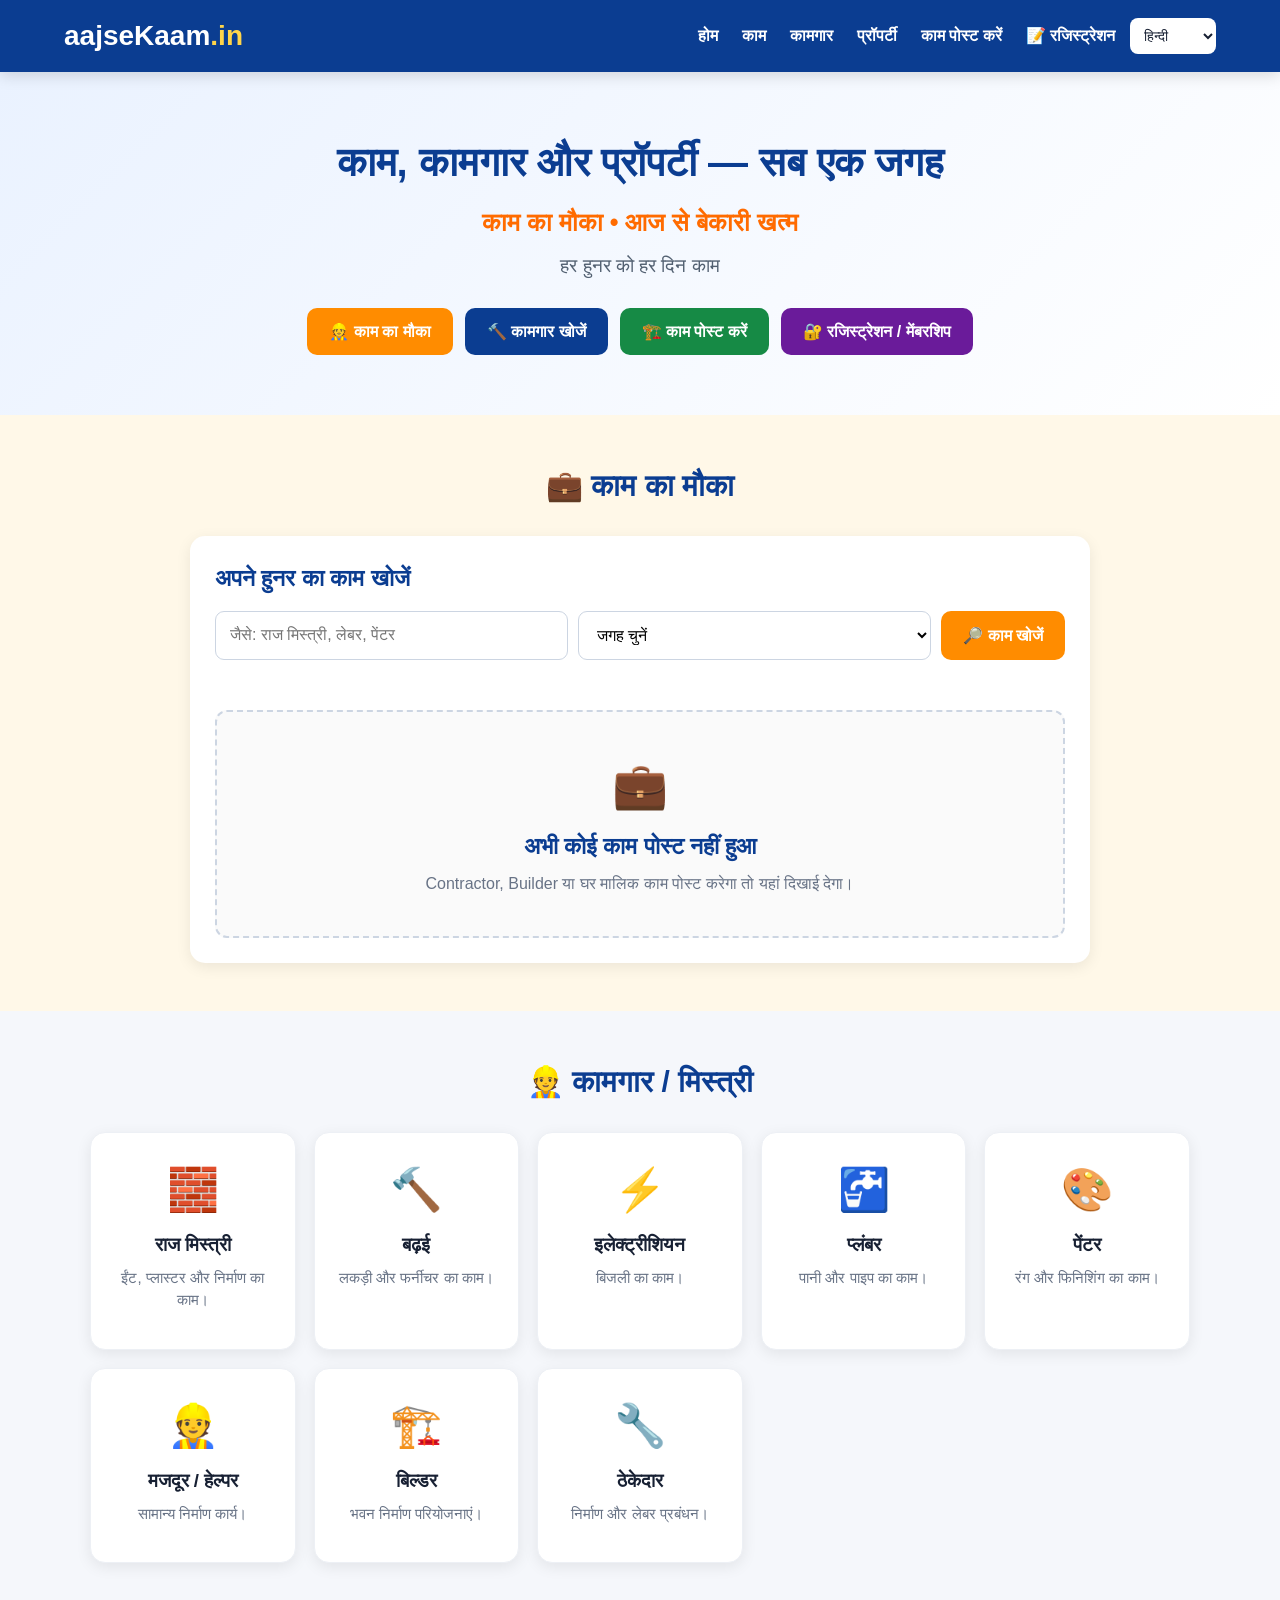
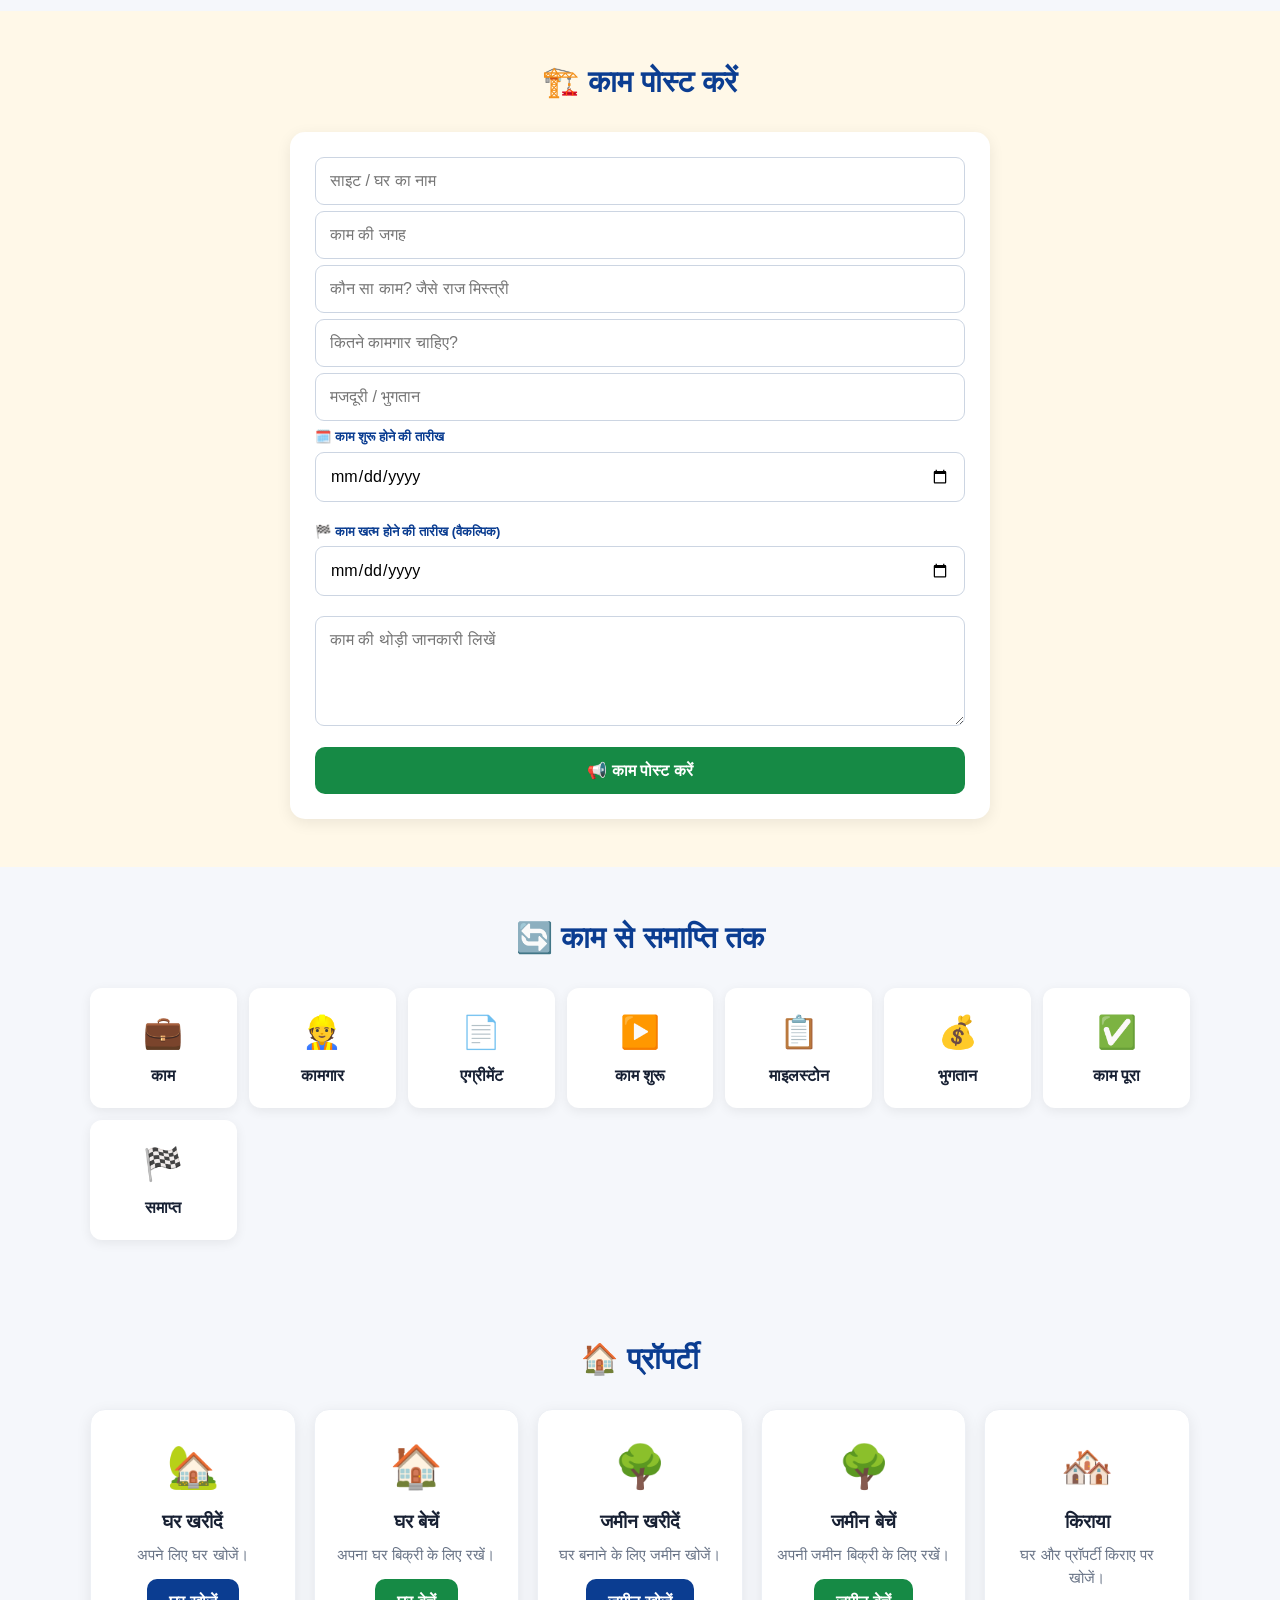
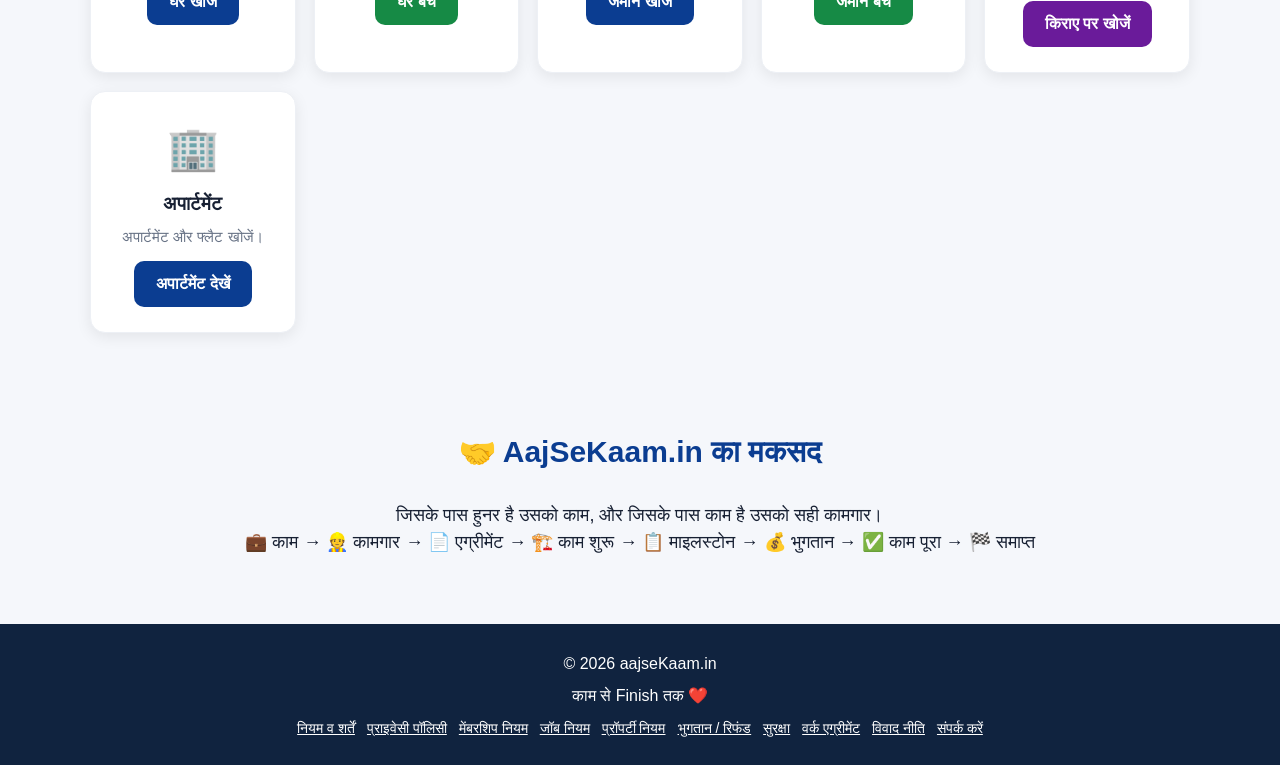
==== index.html @ b2749034 "Initial website setup" ====
<!DOCTYPE html>
<html lang="hi">
<head>
<meta charset="UTF-8">
<meta name="viewport" content="width=device-width, initial-scale=1.0">
<title>aajseKaam.in | Kaam, Worker & Property</title>

<style>
*{box-sizing:border-box;margin:0;padding:0;font-family:Arial,sans-serif;}
html{scroll-behavior:smooth;}
body{background:#f5f7fb;color:#172033;line-height:1.5;}

/* HEADER */
header{background:#0b3d91;color:white;padding:15px 5%;display:flex;align-items:center;justify-content:space-between;gap:15px;flex-wrap:wrap;position:sticky;top:0;z-index:5000;box-shadow:0 3px 15px rgba(0,0,0,.15);}
.logo{font-size:28px;font-weight:bold;white-space:nowrap;}
.logo span{color:#ffd54a;}
nav{display:flex;align-items:center;justify-content:center;gap:6px;flex-wrap:wrap;}
nav a{color:white;text-decoration:none;font-weight:bold;padding:8px 9px;border-radius:7px;cursor:pointer;}
nav a:hover{background:rgba(255,255,255,.12);}
.language{padding:9px 10px;border-radius:8px;border:none;cursor:pointer;font-size:14px;background:white;color:#172033;}

/* HERO */
.hero{padding:60px 5%;text-align:center;background:linear-gradient(135deg,#eaf2ff,#ffffff);}
.hero h1{font-size:40px;color:#0b3d91;margin-bottom:12px;}
.hero h2{font-size:25px;color:#ff6b00;margin-bottom:10px;}
.hero p{font-size:19px;color:#526071;margin-bottom:28px;}
.main-buttons{display:flex;justify-content:center;gap:12px;flex-wrap:wrap;}

/* BUTTONS */
.btn{padding:14px 22px;border:none;border-radius:10px;background:#ff8c00;color:white;font-weight:bold;font-size:16px;cursor:pointer;transition:.2s;}
.btn:hover{transform:translateY(-1px);opacity:.94;}
.btn.blue{background:#0b3d91;}
.btn.green{background:#168a45;}
.btn.purple{background:#6a1b9a;}
.btn.red{background:#d32f2f;}
.btn.gray{background:#687386;}

/* SECTIONS */
.section{padding:48px 5%;}
.section h2{text-align:center;margin-bottom:28px;color:#0b3d91;font-size:30px;}
.job-section{background:#fff8e8;}

/* CARDS */
.cards{display:grid;grid-template-columns:repeat(auto-fit,minmax(180px,1fr));gap:18px;max-width:1100px;margin:auto;}
.card{background:white;padding:25px 15px;text-align:center;border-radius:15px;box-shadow:0 4px 15px rgba(0,0,0,.08);border:1px solid #edf0f5;}
.card:hover{transform:translateY(-2px);}
.card .icon{font-size:42px;margin-bottom:10px;}
.card h3{color:#172033;margin-bottom:8px;}
.card p{color:#687386;font-size:15px;margin-bottom:12px;}

/* JOB BOX */
.job-box{max-width:900px;margin:auto;background:white;padding:25px;border-radius:15px;box-shadow:0 4px 15px rgba(0,0,0,.08);}
.job-box h3{color:#0b3d91;margin-bottom:15px;font-size:23px;}
.search-area{display:flex;gap:10px;flex-wrap:wrap;}
.search-area input,.search-area select{flex:1;min-width:200px;padding:14px;border:1px solid #ccd5e2;border-radius:9px;font-size:16px;background:white;}

/* EMPTY JOB */
.empty-job{text-align:center;padding:40px 20px;margin-top:25px;border:2px dashed #ccd5e2;border-radius:12px;background:#fafafa;}
.empty-job .big-icon{font-size:45px;margin-bottom:10px;}
.empty-job h3{margin-bottom:8px;}
.empty-job p{color:#687386;font-size:16px;}

/* FORMS */
.form-box{max-width:700px;margin:auto;background:white;padding:25px;border-radius:15px;box-shadow:0 4px 15px rgba(0,0,0,.08);}
.form-box input,.form-box select,.form-box textarea{width:100%;padding:14px;margin-bottom:6px;border:1px solid #ccd5e2;border-radius:9px;font-size:16px;background:white;}
.form-box textarea{min-height:110px;resize:vertical;}
.field-label{font-size:13px;color:#0b3d91;font-weight:bold;margin-bottom:5px;display:block;}
.field-gap{margin-bottom:14px;}

/* FLOW */
.flow{max-width:1100px;margin:auto;display:grid;grid-template-columns:repeat(auto-fit,minmax(140px,1fr));gap:12px;text-align:center;}
.flow-step{background:white;padding:20px 10px;border-radius:12px;box-shadow:0 3px 12px rgba(0,0,0,.07);font-weight:bold;}
.flow-icon{font-size:32px;margin-bottom:8px;}

/* JOB LIST */
.job-list{max-width:900px;margin:25px auto 0;display:grid;gap:15px;}
.job-card{background:white;padding:20px;border-radius:13px;border-left:5px solid #ff8c00;box-shadow:0 3px 12px rgba(0,0,0,.08);}
.job-card-header{display:flex;justify-content:space-between;align-items:center;flex-wrap:wrap;gap:6px;margin-bottom:6px;}
.job-card h3{color:#0b3d91;}
.job-id{font-size:12px;color:#9aa5b5;}
.job-card p{color:#526071;margin-bottom:5px;}
.job-card-footer{margin-top:14px;display:flex;justify-content:space-between;align-items:center;flex-wrap:wrap;gap:10px;}

/* REGISTRATION MODAL */
.reg-overlay{position:fixed;inset:0;background:rgba(11,61,145,.78);display:none;align-items:center;justify-content:center;z-index:9999;padding:16px;}
.reg-overlay.show{display:flex;}
.reg-box{position:relative;background:white;max-width:500px;width:100%;border-radius:18px;padding:30px 24px;text-align:center;box-shadow:0 10px 40px rgba(0,0,0,.3);max-height:92vh;overflow-y:auto;}
.reg-box h2{color:#0b3d91;font-size:23px;margin-bottom:8px;}
.reg-box>p{color:#526071;margin-bottom:20px;font-size:15px;}
.reg-close{position:absolute;top:12px;right:16px;background:none;border:none;font-size:22px;cursor:pointer;color:#777;}
.role-options{display:grid;grid-template-columns:repeat(2,1fr);gap:10px;margin-bottom:18px;}
.role-card{padding:15px 7px;border:2px solid #ccd5e2;border-radius:12px;background:#fff;cursor:pointer;font-weight:bold;font-size:13px;color:#172033;}
.role-card:hover{border-color:#0b3d91;}
.role-card .icon{font-size:30px;margin-bottom:6px;}
.role-card.selected{border-color:#0b3d91;background:#eaf2ff;}
.reg-box input{width:100%;padding:13px;margin-bottom:12px;border:1px solid #ccd5e2;border-radius:9px;font-size:15px;}
.reg-error{color:#d32f2f;font-size:14px;margin-bottom:12px;background:#fff0f0;padding:8px;border-radius:7px;}
.reg-success{background:#eaf7ee;border:1px solid #b9e3c8;padding:15px;border-radius:10px;}
#membershipCodeDisplay{background:#eaf7ee;color:#168a45;border:2px dashed #168a45;border-radius:10px;padding:14px;font-size:21px;letter-spacing:1px;margin:10px 0 20px;}

/* TERMS CHECKBOX */
.terms-box{text-align:left;background:#f7f9fc;border:1px solid #dce2ea;border-radius:10px;padding:13px;margin:12px 0 15px;}
.terms-label{display:flex;align-items:flex-start;gap:9px;cursor:pointer;font-size:14px;color:#526071;}
.terms-label input{width:18px;height:18px;margin:2px 0 0;flex:none;cursor:pointer;}
.terms-label a{color:#0b3d91;font-weight:bold;text-decoration:underline;}

/* DASHBOARD */
.dashboard-box{max-width:700px;margin:auto;background:white;padding:25px;border-radius:15px;box-shadow:0 4px 15px rgba(0,0,0,.08);}
.membership-code-box{text-align:center;background:#eaf7ee;border:2px dashed #168a45;border-radius:12px;padding:18px;margin:15px 0 20px;}
.membership-code-box h3{color:#168a45;font-size:25px;letter-spacing:1px;word-break:break-all;}
.dashboard-info{background:#f7f9fc;padding:15px;border-radius:10px;margin-bottom:15px;}
.dashboard-info p{margin-bottom:7px;}
.dashboard-info p:last-child{margin-bottom:0;}
.dashboard-purpose{text-align:left;background:#fff8e8;border-radius:10px;padding:16px;margin-bottom:16px;}
.dashboard-purpose ul{padding-left:20px;color:#526071;line-height:1.9;font-size:14px;}
.demo-notice{font-size:13px;color:#8a6d1a;background:#fff3e0;padding:10px;border-radius:8px;margin-bottom:16px;}
.dashboard-box .btn{margin-bottom:10px;width:100%;}

/* LEGAL MODAL */
.legal-overlay{position:fixed;inset:0;background:rgba(0,0,0,.65);display:none;align-items:center;justify-content:center;z-index:10000;padding:15px;}
.legal-overlay.show{display:flex;}
.legal-box{background:white;width:100%;max-width:850px;max-height:90vh;overflow:hidden;border-radius:18px;box-shadow:0 10px 45px rgba(0,0,0,.35);position:relative;display:flex;flex-direction:column;}
.legal-header{background:#0b3d91;color:white;padding:18px 50px 18px 20px;position:relative;}
.legal-header h2{font-size:22px;}
.legal-close{position:absolute;right:15px;top:12px;background:none;border:none;color:white;font-size:25px;cursor:pointer;}
.legal-tabs{display:flex;gap:5px;padding:10px;overflow-x:auto;border-bottom:1px solid #ddd;background:#f5f7fb;}
.legal-tab{border:none;background:white;padding:10px 13px;border-radius:8px;cursor:pointer;white-space:nowrap;font-weight:bold;color:#526071;font-size:13px;}
.legal-tab.active{background:#0b3d91;color:white;}
.legal-content{padding:22px;overflow-y:auto;text-align:left;}
.legal-panel{display:none;}
.legal-panel.active{display:block;}
.legal-panel h3{color:#0b3d91;margin-bottom:10px;}
.legal-panel p,.legal-panel li{color:#526071;font-size:14px;margin-bottom:8px;}
.legal-panel ul{padding-left:22px;}
.legal-note{background:#fff8e8;border-left:4px solid #ff8c00;padding:12px;margin:15px 0;border-radius:6px;font-size:13px;}

/* FOOTER */
footer{background:#10233f;color:white;text-align:center;padding:28px 15px;margin-top:20px;}
footer p{margin-bottom:8px;}
.footer-links{display:flex;justify-content:center;gap:12px;flex-wrap:wrap;margin-top:12px;}
.footer-links button{background:none;border:none;color:#fff;cursor:pointer;text-decoration:underline;font-size:14px;}
.footer-links button:hover{color:#ffd54a;}

/* TOAST */
.toast{position:fixed;left:50%;bottom:25px;transform:translateX(-50%);background:#172033;color:white;padding:13px 20px;border-radius:10px;display:none;z-index:20000;max-width:90%;text-align:center;box-shadow:0 5px 20px rgba(0,0,0,.25);}
.toast.show{display:block;}

/* MOBILE */
@media(max-width:700px){
  header{position:relative;padding:13px 4%;}
  .logo{width:100%;text-align:center;font-size:25px;}
  nav{width:100%;}
  nav a{font-size:13px;padding:7px 6px;}
  .language{font-size:13px;padding:8px;}
  .hero{padding:45px 5%;}
  .hero h1{font-size:30px;}
  .hero h2{font-size:21px;}
  .hero p{font-size:17px;}
  .btn{width:100%;max-width:350px;}
  .cards{grid-template-columns:1fr 1fr;}
  .flow{grid-template-columns:1fr 1fr;}
  .role-options{grid-template-columns:1fr 1fr;}
  .legal-box{max-height:94vh;}
  .legal-content{padding:16px;}
}
@media(max-width:420px){
  .cards{grid-template-columns:1fr;}
  .flow{grid-template-columns:1fr 1fr;}
  .role-options{grid-template-columns:1fr;}
  .job-box,.form-box,.dashboard-box{padding:18px;}
  .section{padding:38px 4%;}
  .section h2{font-size:25px;}
}
</style>
</head>

<body>

<!-- REGISTRATION MODAL -->
<div class="reg-overlay" id="registrationOverlay">
  <div class="reg-box">
    <button type="button" class="reg-close" onclick="closeRegistrationOverlay()">✖️</button>

    <h2 class="t" data-en="🔐 Registration / Membership" data-hi="🔐 रजिस्ट्रेशन / मेंबरशिप" data-od="🔐 ପଞ୍ଜୀକରଣ / ସଦସ୍ୟତା"></h2>
    <p id="regModalSub" class="t" data-en="Please select your role to continue" data-hi="आगे बढ़ने के लिए अपनी भूमिका चुनें" data-od="ଆଗକୁ ବଢିବାକୁ ନିଜର ଭୂମିକା ବାଛନ୍ତୁ"></p>

    <div class="role-options" id="roleOptions">
      <button type="button" class="role-card" onclick="selectRole('worker',this)">
        <div class="icon">👷</div>
        <span class="t" data-en="Worker / Mistri" data-hi="कामगार / मिस्त्री" data-od="ଶ୍ରମିକ / ମିସ୍ତ୍ରୀ"></span>
      </button>
      <button type="button" class="role-card" onclick="selectRole('contractor',this)">
        <div class="icon">🔧</div>
        <span class="t" data-en="Contractor" data-hi="ठेकेदार" data-od="ଠିକାଦାର"></span>
      </button>
      <button type="button" class="role-card" onclick="selectRole('builder',this)">
        <div class="icon">🏗️</div>
        <span class="t" data-en="Builder" data-hi="बिल्डर" data-od="ବିଲଡର"></span>
      </button>
      <button type="button" class="role-card" onclick="selectRole('owner',this)">
        <div class="icon">🏠</div>
        <span class="t" data-en="Homeowner" data-hi="घर मालिक" data-od="ଘର ମାଲିକ"></span>
      </button>
    </div>

    <input type="text" id="regName" class="t" data-en="Your Name" data-hi="आपका नाम" data-od="ଆପଣଙ୍କ ନାମ" placeholder="">
    <input type="tel" id="regMobile" maxlength="10" class="t" data-en="Mobile Number" data-hi="मोबाइल नंबर" data-od="ମୋବାଇଲ ନମ୍ବର" placeholder="">

    <p id="regError" class="reg-error" style="display:none;"></p>

    <div class="terms-box">
      <label class="terms-label">
        <input type="checkbox" id="termsConsent">
        <span>
          <span class="lang-only" data-lang="en" style="display:none;">I agree to the <a href="#" onclick="openLegalModal('terms');return false;">Terms &amp; Conditions</a> and <a href="#" onclick="openLegalModal('privacy');return false;">Privacy Policy</a>.</span>
          <span class="lang-only" data-lang="hi">मैं <a href="#" onclick="openLegalModal('terms');return false;">नियम व शर्तों</a> और <a href="#" onclick="openLegalModal('privacy');return false;">प्राइवेसी पॉलिसी</a> से सहमत हूँ।</span>
          <span class="lang-only" data-lang="od" style="display:none;">ମୁଁ <a href="#" onclick="openLegalModal('terms');return false;">ସର୍ତ୍ତାବଳୀ</a> ଏବଂ <a href="#" onclick="openLegalModal('privacy');return false;">ଗୋପନୀୟତା ନୀତି</a> ସହିତ ସହମତ।</span>
        </span>
      </label>
    </div>

    <button type="button" class="btn green" id="regSubmitBtn" onclick="submitRegistration()" style="width:100%;">
      <span class="t" data-en="✅ Register & Get Membership Code" data-hi="✅ रजिस्टर करें और मेंबरशिप कोड पाएं" data-od="✅ ପଞ୍ଜୀକରଣ କରନ୍ତୁ ଏବଂ ସଦସ୍ୟତା କୋଡ୍ ପାଆନ୍ତୁ"></span>
    </button>

    <div id="regSuccessBox" class="reg-success" style="display:none;">
      <p style="font-weight:bold;color:#168a45;" class="t" data-en="🎉 Registration Successful!" data-hi="🎉 रजिस्ट्रेशन सफल!" data-od="🎉 ପଞ୍ଜୀକରଣ ସଫଳ!"></p>
      <p class="t" data-en="Your Membership Code:" data-hi="आपका Membership Code:" data-od="ଆପଣଙ୍କ ସଦସ୍ୟତା କୋଡ୍:"></p>
      <h3 id="membershipCodeDisplay"></h3>
      <p class="t" data-en="Keep this Membership Code safe." data-hi="इस Membership Code को सुरक्षित रखें।" data-od="ଏହି ସଦସ୍ୟତା କୋଡ୍ ସୁରକ୍ଷିତ ରଖନ୍ତୁ।"></p>
      <button type="button" class="btn blue" onclick="closeRegistrationModal()" style="width:100%;">
        <span class="t" data-en="Continue to Website" data-hi="वेबसाइट पर जाएं" data-od="ୱେବସାଇଟକୁ ଯାଆନ୍ତୁ"></span>
      </button>
    </div>
  </div>
</div>


<!-- LEGAL MODAL -->
<div class="legal-overlay" id="legalOverlay">
  <div class="legal-box">
    <div class="legal-header">
      <h2 class="t" data-en="📄 Legal Information" data-hi="📄 कानूनी जानकारी" data-od="📄 ଆଇନଗତ ସୂଚନା"></h2>
      <button type="button" class="legal-close" onclick="closeLegalModal()">✖️</button>
    </div>

    <div class="legal-tabs">
      <button class="legal-tab active" data-tab="terms" onclick="showLegalPanel('terms',this)">
        <span class="t" data-en="Terms" data-hi="नियम" data-od="ସର୍ତ୍ତ"></span>
      </button>
      <button class="legal-tab" data-tab="privacy" onclick="showLegalPanel('privacy',this)">
        <span class="t" data-en="Privacy" data-hi="प्राइवेसी" data-od="ଗୋପନୀୟତା"></span>
      </button>
      <button class="legal-tab" data-tab="membership" onclick="showLegalPanel('membership',this)">
        <span class="t" data-en="Membership" data-hi="मेंबरशिप" data-od="ସଦସ୍ୟତା"></span>
      </button>
      <button class="legal-tab" data-tab="jobs" onclick="showLegalPanel('jobs',this)">
        <span class="t" data-en="Job Rules" data-hi="जॉब नियम" data-od="କାମ ନିୟମ"></span>
      </button>
      <button class="legal-tab" data-tab="property" onclick="showLegalPanel('property',this)">
        <span class="t" data-en="Property" data-hi="प्रॉपर्टी" data-od="ପ୍ରପର୍ଟି"></span>
      </button>
      <button class="legal-tab" data-tab="payment" onclick="showLegalPanel('payment',this)">
        <span class="t" data-en="Payment" data-hi="भुगतान" data-od="ପାରିଶ୍ରମିକ"></span>
      </button>
      <button class="legal-tab" data-tab="safety" onclick="showLegalPanel('safety',this)">
        <span class="t" data-en="Safety" data-hi="सुरक्षा" data-od="ସୁରକ୍ଷା"></span>
      </button>
      <button class="legal-tab" data-tab="agreement" onclick="showLegalPanel('agreement',this)">
        <span class="t" data-en="Agreement" data-hi="एग्रीमेंट" data-od="ଚୁକ୍ତି"></span>
      </button>
      <button class="legal-tab" data-tab="dispute" onclick="showLegalPanel('dispute',this)">
        <span class="t" data-en="Dispute" data-hi="विवाद" data-od="ବିବାଦ"></span>
      </button>
      <button class="legal-tab" data-tab="contact" onclick="showLegalPanel('contact',this)">
        <span class="t" data-en="Contact" data-hi="संपर्क" data-od="ଯୋଗାଯୋଗ"></span>
      </button>
    </div>

    <div class="legal-content">

      <div class="legal-note t" data-en="⚠️ Draft Notice: The detailed text below is currently available in Hindi only. English & Odia versions will be added before final launch, after legal review." data-hi="⚠️ मसौदा सूचना: नीचे दिया गया विस्तृत टेक्स्ट अभी सिर्फ हिन्दी में उपलब्ध है। लॉन्च से पहले कानूनी समीक्षा के बाद English और Odia version भी जोड़े जाएंगे।" data-od="⚠️ ମସଡା ସୂଚନା: ନିମ୍ନରେ ଥିବା ବିସ୍ତୃତ ପାଠ୍ୟ ବର୍ତ୍ତମାନ କେବଳ ହିନ୍ଦୀରେ ଉପଲବ୍ଧ। ଲଞ୍ଚ ପୂର୍ବରୁ ଆଇନଗତ ସମୀକ୍ଷା ପରେ ଇଂରାଜୀ ଏବଂ ଓଡ଼ିଆ ସଂସ୍କରଣ ମଧ୍ୟ ଯୋଡାଯିବ।"></div>

      <div class="legal-panel active" id="legal-terms">
        <h3>नियम व शर्तें (Terms &amp; Conditions)</h3>
        <p>AajSeKaam.in एक online platform है जो कामगार, ठेकेदार, बिल्डर और घर मालिकों को आपस में connect करने की सुविधा देता है।</p>
        <p>सभी users को सही और वास्तविक जानकारी देने का प्रयास करना चाहिए। Platform का दुरुपयोग, फर्जी जानकारी या धोखाधड़ी सख्त मना है।</p>
        <div class="legal-note">⚠️ किसी भी बड़े काम या property transaction से पहले documents और identity की जांच करें।</div>
      </div>

      <div class="legal-panel" id="legal-privacy">
        <h3>प्राइवेसी पॉलिसी (Privacy Policy)</h3>
        <p>Registration के दौरान नाम, मोबाइल नंबर, role और membership information जैसी जानकारी उपयोग की जा सकती है।</p>
        <ul>
          <li>Membership पहचान</li>
          <li>Job connection</li>
          <li>Verification</li>
          <li>Support</li>
          <li>Security</li>
        </ul>
        <div class="legal-note">🔒 Production version में secure database और authentication लगाया जाएगा।</div>
      </div>

      <div class="legal-panel" id="legal-membership">
        <h3>मेंबरशिप शर्तें (Membership Rules)</h3>
        <p>Registration के बाद user को एक unique Membership Code दिया जाएगा।</p>
        <ul>
          <li>Worker Membership</li>
          <li>Contractor Membership</li>
          <li>Builder Membership</li>
          <li>Owner Membership</li>
        </ul>
        <p>हर व्यक्ति सिर्फ एक Membership Code रखे और उसे सुरक्षित रखे।</p>
      </div>

      <div class="legal-panel" id="legal-jobs">
        <h3>काम पोस्ट / हायरिंग नियम (Job Posting Rules)</h3>
        <ul>
          <li>Job location सही दें।</li>
          <li>काम का प्रकार स्पष्ट लिखें।</li>
          <li>कामगारों की संख्या सही दें।</li>
          <li>Payment / wage पहले स्पष्ट करें।</li>
          <li>Fake job post न करें।</li>
          <li>Illegal work post नहीं किया जा सकता।</li>
        </ul>
      </div>

      <div class="legal-panel" id="legal-property">
        <h3>प्रॉपर्टी लिस्टिंग नियम (Property Rules)</h3>
        <p>घर, जमीन, apartment और rental property की listing दी जा सकती है।</p>
        <ul>
          <li>Ownership verify करें।</li>
          <li>Property documents check करें।</li>
          <li>Legal verification करें।</li>
          <li>Payment से पहले पूरी जांच करें।</li>
        </ul>
      </div>

      <div class="legal-panel" id="legal-payment">
        <h3>भुगतान / रिफंड नीति (Payment / Refund)</h3>
        <p>अभी AajSeKaam.in पर Registration पूरी तरह मुफ्त है। भविष्य में paid service शुरू होने पर जानकारी पहले से दी जाएगी।</p>
        <p>Worker/Contractor/Owner के बीच मजदूरी/भुगतान की जिम्मेदारी सीधे उन्हीं की है, platform की नहीं।</p>
        <div class="legal-note">💰 बिना agreement के बड़ी advance payment करने से बचें।</div>
      </div>

      <div class="legal-panel" id="legal-safety">
        <h3>सुरक्षा (Safety)</h3>
        <ul>
          <li>Helmet और safety equipment इस्तेमाल करें।</li>
          <li>Electrical work trained person से करवाएं।</li>
          <li>Height work में safety व्यवस्था रखें।</li>
          <li>Construction site सुरक्षित रखें।</li>
        </ul>
      </div>

      <div class="legal-panel" id="legal-agreement">
        <h3>वर्क एग्रीमेंट (Work Agreement)</h3>
        <p>काम शुरू होने से पहले दोनों parties के बीच Work Agreement होना बेहतर है, जिसमें ये शामिल हो:</p>
        <ul>
          <li>Membership Code</li>
          <li>Work location व Work type</li>
          <li>Start date / End date</li>
          <li>Payment व Milestones</li>
          <li>Material responsibility</li>
        </ul>
      </div>

      <div class="legal-panel" id="legal-dispute">
        <h3>शिकायत / विवाद नीति (Complaint &amp; Dispute)</h3>
        <p>किसी समस्या की स्थिति में पहले दोनों parties आपसी बातचीत से समाधान करने का प्रयास करें।</p>
        <p>Agreement, payment records और job details सुरक्षित रखें। गंभीर मामलों में स्थानीय पुलिस/कानूनी सहायता लें।</p>
      </div>

      <div class="legal-panel" id="legal-contact">
        <h3>संपर्क करें (Contact Us)</h3>
        <p>📧 Email: support@aajsekaam.in <i>(placeholder — जल्द अपडेट होगा)</i></p>
        <p>📞 Phone: [जल्द जोड़ा जाएगा]</p>
        <p>किसी भी सवाल, शिकायत या सुझाव के लिए बेझिझक संपर्क करें।</p>
      </div>

    </div>
  </div>
</div>


<!-- HEADER -->
<header>
  <div class="logo">aajseKaam<span>.in</span></div>
  <nav>
    <a href="#home" class="t" data-en="Home" data-hi="होम" data-od="ହୋମ"></a>
    <a href="#jobs" class="t" data-en="Jobs" data-hi="काम" data-od="କାମ"></a>
    <a href="#workers" class="t" data-en="Workers" data-hi="कामगार" data-od="ଶ୍ରମିକ"></a>
    <a href="#property" class="t" data-en="Property" data-hi="प्रॉपर्टी" data-od="ପ୍ରପର୍ଟି"></a>
    <a href="#postJob" class="t" data-en="Post Job" data-hi="काम पोस्ट करें" data-od="କାମ ପୋଷ୍ଟ"></a>
    <a href="#" id="registrationNavLink" onclick="openRegistrationModal();return false;">📝 <span class="t" data-en="Registration" data-hi="रजिस्ट्रेशन" data-od="ପଞ୍ଜୀକରଣ"></span></a>
    <a href="#dashboard" id="dashboardNavLink" style="display:none;">🪪 <span class="t" data-en="Dashboard" data-hi="डैशबोर्ड" data-od="ଡ୍ୟାସବୋର୍ଡ"></span></a>
    <select class="language" id="langSelect" onchange="changeLanguage(this.value)">
      <option value="hi">हिन्दी</option>
      <option value="en">English</option>
      <option value="od">ଓଡ଼ିଆ</option>
    </select>
  </nav>
</header>


<!-- HERO -->
<section class="hero" id="home">
  <h1 class="t" data-en="Jobs, Workers &amp; Property — All in One Place" data-hi="काम, कामगार और प्रॉपर्टी — सब एक जगह" data-od="କାମ, ଶ୍ରମିକ ଓ ପ୍ରପର୍ଟି — ସବୁ ଗୋଟିଏ ସ୍ଥାନରେ"></h1>
  <h2 class="t" data-en="Job Opportunities • End Unemployment from Today" data-hi="काम का मौका • आज से बेकारी खत्म" data-od="କାମର ସୁଯୋଗ • ଆଜିଠାରୁ ବେକାରି ଶେଷ"></h2>
  <p class="t" data-en="Work for Every Skill, Every Day" data-hi="हर हुनर को हर दिन काम" data-od="ପ୍ରତ୍ୟେକ ଦକ୍ଷତାକୁ ପ୍ରତିଦିନ କାମ"></p>

  <div class="main-buttons">
    <button class="btn" onclick="goToJobs()">👷 <span class="t" data-en="Find Work" data-hi="काम का मौका" data-od="କାମର ସୁଯୋଗ"></span></button>
    <button class="btn blue" onclick="goToWorkers()">🔨 <span class="t" data-en="Find Worker" data-hi="कामगार खोजें" data-od="ଶ୍ରମିକ ଖୋଜନ୍ତୁ"></span></button>
    <button class="btn green" onclick="goToPostJob()">🏗️ <span class="t" data-en="Post a Job" data-hi="काम पोस्ट करें" data-od="କାମ ପୋଷ୍ଟ କରନ୍ତୁ"></span></button>
    <button class="btn purple" onclick="heroRegistrationAction()">🔐 <span class="t" data-en="Registration / Membership" data-hi="रजिस्ट्रेशन / मेंबरशिप" data-od="ପଞ୍ଜୀକରଣ / ସଦସ୍ୟତା"></span></button>
  </div>
</section>


<!-- JOBS -->
<section class="section job-section" id="jobs">
  <h2>💼 <span class="t" data-en="Job Opportunities" data-hi="काम का मौका" data-od="କାମର ସୁଯୋଗ"></span></h2>

  <div class="job-box">
    <h3 class="t" data-en="Search Work for Your Skill" data-hi="अपने हुनर का काम खोजें" data-od="ନିଜ ଦକ୍ଷତାର କାମ ଖୋଜନ୍ତୁ"></h3>

    <div class="search-area">
      <input type="text" id="skillSearch" class="t" data-en="e.g. Raj Mistri, Labour, Painter" data-hi="जैसे: राज मिस्त्री, लेबर, पेंटर" data-od="ଯେପରିକି: ରାଜ ମିସ୍ତ୍ରୀ, ଲେବର, ପେଣ୍ଟର" placeholder="">

      <select id="locationSearch">
        <option value="" class="t" data-en="Select Location" data-hi="जगह चुनें" data-od="ସ୍ଥାନ ଚୟନ କରନ୍ତୁ"></option>
        <option value="Nearby" class="t" data-en="Nearby" data-hi="आस-पास" data-od="ନିକଟବର୍ତ୍ତୀ"></option>
        <option value="Odisha">Odisha</option>
        <option value="Andhra Pradesh">Andhra Pradesh</option>
        <option value="Telangana">Telangana</option>
        <option value="Chhattisgarh">Chhattisgarh</option>
        <option value="India" class="t" data-en="India" data-hi="भारत" data-od="ଭାରତ"></option>
      </select>

      <button class="btn" onclick="searchJobs()">🔎 <span class="t" data-en="Find Work" data-hi="काम खोजें" data-od="କାମ ଖୋଜନ୍ତୁ"></span></button>
    </div>

    <div id="jobList" class="job-list"></div>
  </div>
</section>


<!-- WORKERS -->
<section class="section" id="workers">
  <h2>👷 <span class="t" data-en="Workers / Masons" data-hi="कामगार / मिस्त्री" data-od="ଶ୍ରମିକ / ମିସ୍ତ୍ରୀ"></span></h2>

  <div class="cards">
    <div class="card"><div class="icon">🧱</div><h3 class="t" data-en="Mason" data-hi="राज मिस्त्री" data-od="ରାଜ ମିସ୍ତ୍ରୀ"></h3><p class="t" data-en="Brick, plaster &amp; construction work." data-hi="ईंट, प्लास्टर और निर्माण का काम।" data-od="ଇଟା, ପ୍ଲାଷ୍ଟର ଓ ନିର୍ମାଣ କାମ।"></p></div>
    <div class="card"><div class="icon">🔨</div><h3 class="t" data-en="Carpenter" data-hi="बढ़ई" data-od="କାଠ ମିସ୍ତ୍ରୀ"></h3><p class="t" data-en="Wood &amp; furniture work." data-hi="लकड़ी और फर्नीचर का काम।" data-od="କାଠ ଓ ଫର୍ଣ୍ଣିଚର କାମ।"></p></div>
    <div class="card"><div class="icon">⚡</div><h3 class="t" data-en="Electrician" data-hi="इलेक्ट्रीशियन" data-od="ଇଲେକ୍ଟ୍ରିସିଆନ୍"></h3><p class="t" data-en="Electrical work." data-hi="बिजली का काम।" data-od="ବିଦ୍ୟୁତ କାମ।"></p></div>
    <div class="card"><div class="icon">🚰</div><h3 class="t" data-en="Plumber" data-hi="प्लंबर" data-od="ପ୍ଲମ୍ବର"></h3><p class="t" data-en="Water &amp; pipe work." data-hi="पानी और पाइप का काम।" data-od="ପାଣି ଓ ପାଇପ୍ କାମ।"></p></div>
    <div class="card"><div class="icon">🎨</div><h3 class="t" data-en="Painter" data-hi="पेंटर" data-od="ପେଣ୍ଟର"></h3><p class="t" data-en="Painting &amp; finishing work." data-hi="रंग और फिनिशिंग का काम।" data-od="ରଙ୍ଗ ଓ ଫିନିଶିଂ କାମ।"></p></div>
    <div class="card"><div class="icon">👷</div><h3 class="t" data-en="Labour / Helper" data-hi="मजदूर / हेल्पर" data-od="ଶ୍ରମିକ / ହେଲ୍ପର"></h3><p class="t" data-en="General construction work." data-hi="सामान्य निर्माण कार्य।" data-od="ସାଧାରଣ ନିର୍ମାଣ କାମ।"></p></div>
    <div class="card"><div class="icon">🏗️</div><h3 class="t" data-en="Builder" data-hi="बिल्डर" data-od="ବିଲଡର"></h3><p class="t" data-en="Building &amp; construction projects." data-hi="भवन निर्माण परियोजनाएं।" data-od="ନିର୍ମାଣ ପ୍ରକଳ୍ପ।"></p></div>
    <div class="card"><div class="icon">🔧</div><h3 class="t" data-en="Contractor" data-hi="ठेकेदार" data-od="ଠିକାଦାର"></h3><p class="t" data-en="Construction &amp; labour management." data-hi="निर्माण और लेबर प्रबंधन।" data-od="ନିର୍ମାଣ ଓ ଶ୍ରମିକ ପରିଚାଳନା।"></p></div>
  </div>
</section>


<!-- POST JOB -->
<section class="section job-section" id="postJob">
  <h2>🏗️ <span class="t" data-en="Post a Job" data-hi="काम पोस्ट करें" data-od="କାମ ପୋଷ୍ଟ କରନ୍ତୁ"></span></h2>

  <div class="form-box">
    <input type="text" id="siteName" class="t" data-en="Site / House Name" data-hi="साइट / घर का नाम" data-od="ସାଇଟ୍ / ଘରର ନାମ" placeholder="">
    <input type="text" id="siteLocation" class="t" data-en="Work Location" data-hi="काम की जगह" data-od="କାମର ସ୍ଥାନ" placeholder="">
    <input type="text" id="workType" class="t" data-en="Type of work? e.g. Mason" data-hi="कौन सा काम? जैसे राज मिस्त्री" data-od="କେଉଁ କାମ? ଯେପରିକି ରାଜ ମିସ୍ତ୍ରୀ" placeholder="">
    <input type="number" id="workerCount" min="1" class="t" data-en="How many workers needed?" data-hi="कितने कामगार चाहिए?" data-od="କେତେ ଜଣ ଶ୍ରମିକ ଦରକାର?" placeholder="">
    <input type="text" id="wage" class="t" data-en="Wage / Payment" data-hi="मजदूरी / भुगतान" data-od="ମଜୁରୀ / ପାରିଶ୍ରମିକ" placeholder="">

    <label class="field-label t" data-en="🗓️ Work Start Date" data-hi="🗓️ काम शुरू होने की तारीख" data-od="🗓️ କାମ ଆରମ୍ଭ ହେବାର ତାରିଖ"></label>
    <div class="field-gap"><input type="date" id="startDate"></div>

    <label class="field-label t" data-en="🏁 Work End Date (optional)" data-hi="🏁 काम खत्म होने की तारीख (वैकल्पिक)" data-od="🏁 କାମ ସମାପ୍ତ ହେବାର ତାରିଖ (ଇଚ୍ଛାଧୀନ)"></label>
    <div class="field-gap"><input type="date" id="endDate"></div>

    <textarea id="workDetails" class="t" data-en="Write a little detail about the work" data-hi="काम की थोड़ी जानकारी लिखें" data-od="କାମ ବିଷୟରେ କିଛି ସୂଚନା ଲେଖନ୍ତୁ" placeholder=""></textarea>

    <button class="btn green" onclick="postJob()" style="width:100%;margin-top:8px;">📢 <span class="t" data-en="Post the Job" data-hi="काम पोस्ट करें" data-od="କାମ ପୋଷ୍ଟ କରନ୍ତୁ"></span></button>
  </div>
</section>


<!-- WORK FLOW -->
<section class="section">
  <h2>🔄 <span class="t" data-en="Work to Finish" data-hi="काम से समाप्ति तक" data-od="କାମରୁ ସମାପ୍ତି ପର୍ଯ୍ୟନ୍ତ"></span></h2>

  <div class="flow">
    <div class="flow-step"><div class="flow-icon">💼</div><span class="t" data-en="Job" data-hi="काम" data-od="କାମ"></span></div>
    <div class="flow-step"><div class="flow-icon">👷</div><span class="t" data-en="Worker" data-hi="कामगार" data-od="ଶ୍ରମିକ"></span></div>
    <div class="flow-step"><div class="flow-icon">📄</div><span class="t" data-en="Agreement" data-hi="एग्रीमेंट" data-od="ଚୁକ୍ତି"></span></div>
    <div class="flow-step"><div class="flow-icon">▶️</div><span class="t" data-en="Work Starts" data-hi="काम शुरू" data-od="କାମ ଆରମ୍ଭ"></span></div>
    <div class="flow-step"><div class="flow-icon">📋</div><span class="t" data-en="Milestones" data-hi="माइलस्टोन" data-od="ମାଇଲଖୁଣ୍ଟ"></span></div>
    <div class="flow-step"><div class="flow-icon">💰</div><span class="t" data-en="Payment" data-hi="भुगतान" data-od="ପାରିଶ୍ରମିକ"></span></div>
    <div class="flow-step"><div class="flow-icon">✅</div><span class="t" data-en="Work Complete" data-hi="काम पूरा" data-od="କାମ ସମାପ୍ତ"></span></div>
    <div class="flow-step"><div class="flow-icon">🏁</div><span class="t" data-en="Finish" data-hi="समाप्त" data-od="ସମାପ୍ତ"></span></div>
  </div>
</section>


<!-- PROPERTY -->
<section class="section" id="property">
  <h2>🏠 <span class="t" data-en="Property" data-hi="प्रॉपर्टी" data-od="ପ୍ରପର୍ଟି"></span></h2>

  <div class="cards">
    <div class="card">
      <div class="icon">🏡</div>
      <h3 class="t" data-en="Buy House" data-hi="घर खरीदें" data-od="ଘର କିଣନ୍ତୁ"></h3>
      <p class="t" data-en="Find a house for yourself." data-hi="अपने लिए घर खोजें।" data-od="ନିଜ ପାଇଁ ଘର ଖୋଜନ୍ତୁ।"></p>
      <button class="btn blue" onclick="propertyAction('buy-house')"><span class="t" data-en="Search Houses" data-hi="घर खोजें" data-od="ଘର ଖୋଜନ୍ତୁ"></span></button>
    </div>
    <div class="card">
      <div class="icon">🏠</div>
      <h3 class="t" data-en="Sell House" data-hi="घर बेचें" data-od="ଘର ବିକ୍ରି କରନ୍ତୁ"></h3>
      <p class="t" data-en="List your house for sale." data-hi="अपना घर बिक्री के लिए रखें।" data-od="ନିଜ ଘର ବିକ୍ରି ପାଇଁ ରଖନ୍ତୁ।"></p>
      <button class="btn green" onclick="propertyAction('sell-house')"><span class="t" data-en="Sell House" data-hi="घर बेचें" data-od="ଘର ବିକ୍ରି କରନ୍ତୁ"></span></button>
    </div>
    <div class="card">
      <div class="icon">🌳</div>
      <h3 class="t" data-en="Buy Land" data-hi="जमीन खरीदें" data-od="ଜମି କିଣନ୍ତୁ"></h3>
      <p class="t" data-en="Find land to build a house." data-hi="घर बनाने के लिए जमीन खोजें।" data-od="ଘର ତିଆରି ପାଇଁ ଜମି ଖୋଜନ୍ତୁ।"></p>
      <button class="btn blue" onclick="propertyAction('buy-land')"><span class="t" data-en="Search Land" data-hi="जमीन खोजें" data-od="ଜମି ଖୋଜନ୍ତୁ"></span></button>
    </div>
    <div class="card">
      <div class="icon">🌳</div>
      <h3 class="t" data-en="Sell Land" data-hi="जमीन बेचें" data-od="ଜମି ବିକ୍ରି କରନ୍ତୁ"></h3>
      <p class="t" data-en="List your land for sale." data-hi="अपनी जमीन बिक्री के लिए रखें।" data-od="ନିଜ ଜମି ବିକ୍ରି ପାଇଁ ରଖନ୍ତୁ।"></p>
      <button class="btn green" onclick="propertyAction('sell-land')"><span class="t" data-en="Sell Land" data-hi="जमीन बेचें" data-od="ଜମି ବିକ୍ରି କରନ୍ତୁ"></span></button>
    </div>
    <div class="card">
      <div class="icon">🏘️</div>
      <h3 class="t" data-en="Rent" data-hi="किराया" data-od="ଭଡା"></h3>
      <p class="t" data-en="Find houses &amp; property on rent." data-hi="घर और प्रॉपर्टी किराए पर खोजें।" data-od="ଘର ଓ ପ୍ରପର୍ଟି ଭଡାରେ ଖୋଜନ୍ତୁ।"></p>
      <button class="btn purple" onclick="propertyAction('rent')"><span class="t" data-en="Search Rentals" data-hi="किराए पर खोजें" data-od="ଭଡାରେ ଖୋଜନ୍ତୁ"></span></button>
    </div>
    <div class="card">
      <div class="icon">🏢</div>
      <h3 class="t" data-en="Apartment" data-hi="अपार्टमेंट" data-od="ଆପାର୍ଟମେଣ୍ଟ"></h3>
      <p class="t" data-en="Find apartments &amp; flats." data-hi="अपार्टमेंट और फ्लैट खोजें।" data-od="ଆପାର୍ଟମେଣ୍ଟ ଓ ଫ୍ଲାଟ୍ ଖୋଜନ୍ତୁ।"></p>
      <button class="btn blue" onclick="propertyAction('apartment')"><span class="t" data-en="View Apartments" data-hi="अपार्टमेंट देखें" data-od="ଆପାର୍ଟମେଣ୍ଟ ଦେଖନ୍ତୁ"></span></button>
    </div>
  </div>
</section>


<!-- DASHBOARD -->
<section class="section job-section" id="dashboard" style="display:none;">
  <h2>🪪 <span class="t" data-en="Your AajSeKaam.in Dashboard" data-hi="आपका AajSeKaam.in डैशबोर्ड" data-od="ଆପଣଙ୍କ AajSeKaam.in ଡ୍ୟାସବୋର୍ଡ"></span></h2>

  <div class="dashboard-box">
    <div class="membership-code-box">
      <p class="t" data-en="Your Membership Code" data-hi="आपका Membership Code" data-od="ଆପଣଙ୍କ ସଦସ୍ୟତା କୋଡ୍"></p>
      <h3 id="dashboardCode"></h3>
      <button class="btn blue" onclick="copyMembershipCode()">📋 <span class="t" data-en="Copy Code" data-hi="कोड कॉपी करें" data-od="କୋଡ୍ କପି କରନ୍ତୁ"></span></button>
      <p id="copyFeedback" class="t" style="display:none;" data-en="✅ Copied!" data-hi="✅ कॉपी हो गया!" data-od="✅ କପି ହୋଇଗଲା!"></p>
    </div>

    <div class="dashboard-info">
      <p><b class="t" data-en="Name:" data-hi="नाम:" data-od="ନାମ:"></b> <span id="dashboardName"></span></p>
      <p><b class="t" data-en="Mobile:" data-hi="मोबाइल:" data-od="ମୋବାଇଲ:"></b> <span id="dashboardMobile"></span></p>
      <p><b class="t" data-en="Role:" data-hi="भूमिका:" data-od="ଭୂମିକା:"></b> <span id="dashboardRole"></span></p>
    </div>

    <div class="dashboard-purpose">
      <p class="t" style="font-weight:bold;" data-en="This Membership Code will be used for:" data-hi="यह Membership Code इन कामों में उपयोग होगा:" data-od="ଏହି ସଦସ୍ୟତା କୋଡ୍ ଏଥିପାଇଁ ବ୍ୟବହାର ହେବ:"></p>
      <ul>
        <li class="t" data-en="Member verification" data-hi="मेंबर सत्यापन" data-od="ସଦସ୍ୟ ଯାଞ୍ଚ"></li>
        <li class="t" data-en="Job posting" data-hi="काम पोस्ट करना" data-od="କାମ ପୋଷ୍ଟ କରିବା"></li>
        <li class="t" data-en="Worker selection" data-hi="कामगार चयन" data-od="ଶ୍ରମିକ ଚୟନ"></li>
        <li class="t" data-en="Work agreement" data-hi="वर्क एग्रीमेंट" data-od="କାର୍ଯ୍ୟ ଚୁକ୍ତି"></li>
        <li class="t" data-en="Milestone tracking" data-hi="माइलस्टोन ट्रैकिंग" data-od="ମାଇଲଖୁଣ୍ଟ ଟ୍ରାକିଂ"></li>
        <li class="t" data-en="Payment records" data-hi="भुगतान रिकॉर्ड" data-od="ପାରିଶ୍ରମିକ ରେକର୍ଡ"></li>
        <li class="t" data-en="Work history" data-hi="काम का इतिहास" data-od="କାମର ଇତିହାସ"></li>
        <li class="t" data-en="Complaint records" data-hi="शिकायत रिकॉर्ड" data-od="ଅଭିଯୋଗ ରେକର୍ଡ"></li>
      </ul>
    </div>

    <div class="demo-notice t" data-en="⚠️ Demo Version: Data is currently saved in your browser's Local Storage. A secure database/backend will be added in the production version." data-hi="⚠️ Demo Version: अभी data आपके browser की Local Storage में save होता है। Production version में secure database/backend जोड़ा जाएगा।" data-od="⚠️ ଡେମୋ ସଂସ୍କରଣ: ବର୍ତ୍ତମାନ ତଥ୍ୟ ଆପଣଙ୍କ ବ୍ରାଉଜରର Local Storage ରେ ସେଭ୍ ହେଉଛି। ପ୍ରୋଡକ୍ସନ ସଂସ୍କରଣରେ ଏକ ସୁରକ୍ଷିତ ଡାଟାବେସ୍/ବ୍ୟାକଏଣ୍ଡ ଯୋଡାଯିବ।"></div>

    <button class="btn gray" onclick="openLegalModal('membership')">📄 <span class="t" data-en="Membership Rules" data-hi="मेंबरशिप नियम" data-od="ସଦସ୍ୟତା ନିୟମ"></span></button>
    <button class="btn gray" onclick="openLegalModal('privacy')">🔒 <span class="t" data-en="Privacy Policy" data-hi="प्राइवेसी पॉलिसी" data-od="ଗୋପନୀୟତା ନୀତି"></span></button>
    <button class="btn red" onclick="cancelMembership()">❌ <span class="t" data-en="Cancel Membership" data-hi="मेंबरशिप रद्द करें" data-od="ସଦସ୍ୟତା ବାତିଲ୍ କରନ୍ତୁ"></span></button>
  </div>
</section>


<!-- PURPOSE -->
<section class="section">
  <div style="max-width:900px;margin:auto;text-align:center;">
    <h2>🤝 <span class="t" data-en="AajSeKaam.in's Purpose" data-hi="AajSeKaam.in का मकसद" data-od="AajSeKaam.in ର ଲକ୍ଷ୍ୟ"></span></h2>
    <p style="font-size:18px;" class="t" data-en="Those who have skill get work, and those who have work get the right worker." data-hi="जिसके पास हुनर है उसको काम, और जिसके पास काम है उसको सही कामगार।" data-od="ଯାହାଙ୍କ ପାଖରେ ଦକ୍ଷତା ଅଛି ତାଙ୍କୁ କାମ, ଏବଂ ଯାହାଙ୍କ ପାଖରେ କାମ ଅଛି ତାଙ୍କୁ ଠିକ୍ ଶ୍ରମିକ।"></p>
    <p style="font-size:18px;" class="t"
       data-en="💼 Job → 👷 Worker → 📄 Agreement → 🏗️ Work Starts → 📋 Milestones → 💰 Payment → ✅ Work Complete → 🏁 Finish"
       data-hi="💼 काम → 👷 कामगार → 📄 एग्रीमेंट → 🏗️ काम शुरू → 📋 माइलस्टोन → 💰 भुगतान → ✅ काम पूरा → 🏁 समाप्त"
       data-od="💼 କାମ → 👷 ଶ୍ରମିକ → 📄 ଚୁକ୍ତି → 🏗️ କାମ ଆରମ୍ଭ → 📋 ମାଇଲଖୁଣ୍ଟ → 💰 ପାରିଶ୍ରମିକ → ✅ କାମ ସମାପ୍ତ → 🏁 ସମାପ୍ତ"></p>
  </div>
</section>


<!-- FOOTER -->
<footer>
  <p>© 2026 aajseKaam.in</p>
  <p class="t" data-en="Job to Finish ❤️" data-hi="काम से Finish तक ❤️" data-od="କାମରୁ Finish ପର୍ଯ୍ୟନ୍ତ ❤️"></p>

  <div class="footer-links">
    <button onclick="openLegalModal('terms')"><span class="t" data-en="Terms &amp; Conditions" data-hi="नियम व शर्तें" data-od="ସର୍ତ୍ତାବଳୀ"></span></button>
    <button onclick="openLegalModal('privacy')"><span class="t" data-en="Privacy Policy" data-hi="प्राइवेसी पॉलिसी" data-od="ଗୋପନୀୟତା ନୀତି"></span></button>
    <button onclick="openLegalModal('membership')"><span class="t" data-en="Membership Rules" data-hi="मेंबरशिप नियम" data-od="ସଦସ୍ୟତା ନିୟମ"></span></button>
    <button onclick="openLegalModal('jobs')"><span class="t" data-en="Job Rules" data-hi="जॉब नियम" data-od="କାମ ନିୟମ"></span></button>
    <button onclick="openLegalModal('property')"><span class="t" data-en="Property Rules" data-hi="प्रॉपर्टी नियम" data-od="ପ୍ରପର୍ଟି ନିୟମ"></span></button>
    <button onclick="openLegalModal('payment')"><span class="t" data-en="Payment / Refund" data-hi="भुगतान / रिफंड" data-od="ପାରିଶ୍ରମିକ / ରିଫଣ୍ଡ"></span></button>
    <button onclick="openLegalModal('safety')"><span class="t" data-en="Safety" data-hi="सुरक्षा" data-od="ସୁରକ୍ଷା"></span></button>
    <button onclick="openLegalModal('agreement')"><span class="t" data-en="Work Agreement" data-hi="वर्क एग्रीमेंट" data-od="କାର୍ଯ୍ୟ ଚୁକ୍ତି"></span></button>
    <button onclick="openLegalModal('dispute')"><span class="t" data-en="Dispute Policy" data-hi="विवाद नीति" data-od="ବିବାଦ ନୀତି"></span></button>
    <button onclick="openLegalModal('contact')"><span class="t" data-en="Contact Us" data-hi="संपर्क करें" data-od="ଯୋଗାଯୋଗ କରନ୍ତୁ"></span></button>
  </div>
</footer>


<!-- TOAST -->
<div id="toast" class="toast"></div>


<script>
"use strict";

/* ============ GLOBAL STATE ============ */

let selectedRole = "";
let currentLang = "hi";

function $(id) { return document.getElementById(id); }

/* ============ TRANSLATION DICTIONARIES ============ */

const roleNames = {
  hi: { worker: "कामगार / मिस्त्री", contractor: "ठेकेदार", builder: "बिल्डर", owner: "घर मालिक" },
  en: { worker: "Worker / Mistri", contractor: "Contractor", builder: "Builder", owner: "Homeowner" },
  od: { worker: "ଶ୍ରମିକ / ମିସ୍ତ୍ରୀ", contractor: "ଠିକାଦାର", builder: "ବିଲଡର", owner: "ଘର ମାଲିକ" }
};

const jobLabels = {
  hi: { site:"साइट", location:"जगह", workers:"कामगार", wage:"मजदूरी", start:"शुरू", end:"समाप्त", details:"जानकारी", postedBy:"पोस्ट किया", apply:"👷 काम के लिए संपर्क करें", emptyTitle:"अभी कोई काम पोस्ट नहीं हुआ", emptyText:"Contractor, Builder या घर मालिक काम पोस्ट करेगा तो यहां दिखाई देगा।" },
  en: { site:"Site", location:"Location", workers:"Workers", wage:"Wage", start:"Start", end:"End", details:"Details", postedBy:"Posted by", apply:"👷 Contact for Work", emptyTitle:"No jobs posted yet", emptyText:"When a Contractor, Builder or Homeowner posts a job, it will appear here." },
  od: { site:"ସାଇଟ୍", location:"ସ୍ଥାନ", workers:"ଶ୍ରମିକ", wage:"ମଜୁରୀ", start:"ଆରମ୍ଭ", end:"ସମାପ୍ତ", details:"ସୂଚନା", postedBy:"ପୋଷ୍ଟ କରିଛନ୍ତି", apply:"👷 କାମ ପାଇଁ ଯୋଗାଯୋଗ କରନ୍ତୁ", emptyTitle:"ଏପର୍ଯ୍ୟନ୍ତ କୌଣସି କାମ ପୋଷ୍ଟ ହୋଇନାହିଁ", emptyText:"ଠିକାଦାର, ବିଲଡର କିମ୍ବା ଘର ମାଲିକ କାମ ପୋଷ୍ଟ କଲେ, ଏଠାରେ ଦେଖାଯିବ।" }
};

const M = {
  hi: {
    langToast:"🌐 भाषा हिन्दी में बदल गई", regNeeded:"पहले Registration / Membership करें।",
    fillAll:"कृपया सभी जरूरी जानकारी भरें।", jobPosted:"📢 काम सफलतापूर्वक पोस्ट हो गया!",
    nearby:"📍 आस-पास के काम दिखाए जा रहे हैं।", jobNotFound:"Job नहीं मिली।",
    interestRecorded:"✅ Job interest दर्ज हो गई!", codeCopied:"📋 Membership Code कॉपी हो गया!",
    codeMissing:"Membership Code नहीं मिला।", regSuccess:"🎉 Registration सफल हुआ!",
    cancelConfirm:"क्या आप अपनी Demo Membership cancel करना चाहते हैं?", cancelled:"Membership Demo data हटाया गया।",
    propertySoon:"जल्द जोड़ा जाएगा।", pickRole:"कृपया अपनी भूमिका चुनें।",
    nameInvalid:"कृपया अपना सही नाम लिखें।", mobileInvalid:"कृपया 10 अंकों का मोबाइल नंबर डालें।",
    agreeTerms:"कृपया Terms & Conditions और Privacy Policy से सहमत हों।",
    keepCodeSafe:"इस Membership Code को सुरक्षित रखें।",
    membershipLabel:"🪪 मेंबरशिप", registrationLabel:"📝 रजिस्ट्रेशन"
  },
  en: {
    langToast:"🌐 Language changed to English", regNeeded:"Please Register / get Membership first.",
    fillAll:"Please fill all required details.", jobPosted:"📢 Job posted successfully!",
    nearby:"📍 Showing nearby jobs.", jobNotFound:"Job not found.",
    interestRecorded:"✅ Job interest recorded!", codeCopied:"📋 Membership Code copied!",
    codeMissing:"Membership Code not found.", regSuccess:"🎉 Registration successful!",
    cancelConfirm:"Are you sure you want to cancel your Demo Membership?", cancelled:"Membership demo data removed.",
    propertySoon:"Coming soon.", pickRole:"Please select your role.",
    nameInvalid:"Please enter your correct name.", mobileInvalid:"Please enter a valid 10 digit mobile number.",
    agreeTerms:"Please agree to the Terms & Conditions and Privacy Policy.",
    keepCodeSafe:"Keep this Membership Code safe.",
    membershipLabel:"🪪 Membership", registrationLabel:"📝 Registration"
  },
  od: {
    langToast:"🌐 ଭାଷା ଓଡ଼ିଆକୁ ବଦଳିଗଲା", regNeeded:"ଦୟାକରି ପ୍ରଥମେ ପଞ୍ଜୀକରଣ / ସଦସ୍ୟତା କରନ୍ତୁ।",
    fillAll:"ଦୟାକରି ସମସ୍ତ ଆବଶ୍ୟକ ସୂଚନା ପୂରଣ କରନ୍ତୁ।", jobPosted:"📢 କାମ ସଫଳତାର ସହିତ ପୋଷ୍ଟ ହେଲା!",
    nearby:"📍 ନିକଟବର୍ତ୍ତୀ କାମ ଦେଖାଯାଉଛି।", jobNotFound:"କାମ ମିଳିଲା ନାହିଁ।",
    interestRecorded:"✅ କାମ ପାଇଁ ଆଗ୍ରହ ଦାଖଲ ହେଲା!", codeCopied:"📋 ସଦସ୍ୟତା କୋଡ୍ କପି ହୋଇଗଲା!",
    codeMissing:"ସଦସ୍ୟତା କୋଡ୍ ମିଳିଲା ନାହିଁ।", regSuccess:"🎉 ପଞ୍ଜୀକରଣ ସଫଳ ହେଲା!",
    cancelConfirm:"ଆପଣ ନିଶ୍ଚିତ ଆପଣଙ୍କ ଡେମୋ ସଦସ୍ୟତା ବାତିଲ୍ କରିବାକୁ ଚାହୁଁଛନ୍ତି?", cancelled:"ସଦସ୍ୟତା ଡେମୋ ତଥ୍ୟ ହଟାଗଲା।",
    propertySoon:"ଶୀଘ୍ର ଯୋଡାଯିବ।", pickRole:"ଦୟାକରି ଏକ ଭୂମିକା ବାଛନ୍ତୁ।",
    nameInvalid:"ଦୟାକରି ଆପଣଙ୍କ ସଠିକ ନାମ ଲେଖନ୍ତୁ।", mobileInvalid:"ଦୟାକରି ସଠିକ 10 ଅଙ୍କର ମୋବାଇଲ ନମ୍ବର ଦିଅନ୍ତୁ।",
    agreeTerms:"ଦୟାକରି ସର୍ତ୍ତାବଳୀ ଏବଂ ଗୋପନୀୟତା ନୀତି ସହିତ ସହମତ ହୁଅନ୍ତୁ।",
    keepCodeSafe:"ଏହି ସଦସ୍ୟତା କୋଡ୍ ସୁରକ୍ଷିତ ରଖନ୍ତୁ।",
    membershipLabel:"🪪 ସଦସ୍ୟତା", registrationLabel:"📝 ପଞ୍ଜୀକରଣ"
  }
};

/* ============ TOAST ============ */

function showToast(message) {
  const toast = $("toast");
  if (!toast) return;
  toast.textContent = message;
  toast.classList.add("show");
  setTimeout(function () { toast.classList.remove("show"); }, 2500);
}

/* ============ LANGUAGE SYSTEM ============ */

function changeLanguage(language) {

  currentLang = translations_supported(language) ? language : "hi";

  document.querySelectorAll(".t").forEach(function (el) {
    const text = el.getAttribute("data-" + currentLang);
    if (text === null) return;
    if (el.tagName === "INPUT" || el.tagName === "TEXTAREA") {
      el.placeholder = text;
    } else {
      el.textContent = text;
    }
  });

  document.querySelectorAll(".lang-only").forEach(function (el) {
    el.style.display = (el.getAttribute("data-lang") === currentLang) ? "" : "none";
  });

  const select = $("langSelect");
  if (select) select.value = currentLang;

  updateRegNavLabel();
  renderJobs();

  try { localStorage.setItem("aajseKaamLanguage", currentLang); } catch (e) {}

  showToast(M[currentLang].langToast);
}

function translations_supported(lang) {
  return lang === "hi" || lang === "en" || lang === "od";
}

function updateRegNavLabel() {
  const navReg = $("registrationNavLink");
  if (!navReg) return;
  const span = navReg.querySelector(".t");
  const member = getMember();
  if (member) {
    if (span) span.textContent = M[currentLang].membershipLabel.replace(/^\S+\s/, "");
  } else {
    if (span) span.textContent = M[currentLang].registrationLabel.replace(/^\S+\s/, "");
  }
}

/* ============ REGISTRATION MODAL ============ */

function openRegistrationModal() {
  const overlay = $("registrationOverlay");
  if (!overlay) return;
  overlay.classList.add("show");
  document.body.style.overflow = "hidden";

  const successBox = $("regSuccessBox");
  if (successBox) successBox.style.display = "none";

  const submitBtn = $("regSubmitBtn");
  if (submitBtn) submitBtn.style.display = "block";

  const error = $("regError");
  if (error) { error.style.display = "none"; error.textContent = ""; }
}

function closeRegistrationOverlay() {
  const overlay = $("registrationOverlay");
  if (!overlay) return;
  overlay.classList.remove("show");
  document.body.style.overflow = "";
}

function closeRegistrationModal() {
  closeRegistrationOverlay();
  const dashboard = $("dashboard");
  if (dashboard) dashboard.scrollIntoView({ behavior: "smooth" });
}

function heroRegistrationAction() {
  const member = getMember();
  if (member) {
    const dash = $("dashboard");
    if (dash) dash.scrollIntoView({ behavior: "smooth" });
  } else {
    openRegistrationModal();
  }
}

/* ============ ROLE SELECTION ============ */

function selectRole(role, button) {
  selectedRole = role;
  document.querySelectorAll(".role-card").forEach(function (card) { card.classList.remove("selected"); });
  if (button) button.classList.add("selected");
  const error = $("regError");
  if (error) error.style.display = "none";
}

/* ============ MEMBERSHIP CODE GENERATOR ============ */

function generateMembershipCode(role) {
  const prefix = { worker: "W", contractor: "C", builder: "B", owner: "H" };
  const rand = Math.random().toString(36).substring(2, 8).toUpperCase();
  return "ASK-" + (prefix[role] || "M") + "-" + rand;
}

/* ============ REGISTRATION ============ */

function submitRegistration() {

  const nameInput = $("regName");
  const mobileInput = $("regMobile");
  const terms = $("termsConsent");
  const error = $("regError");
  const msgs = M[currentLang];

  if (!nameInput || !mobileInput || !terms) return;

  const name = nameInput.value.trim();
  const mobile = mobileInput.value.trim();

  function showError(message) {
    if (error) { error.textContent = message; error.style.display = "block"; }
  }

  if (!selectedRole) { showError(msgs.pickRole); return; }
  if (name.length < 2) { showError(msgs.nameInvalid); nameInput.focus(); return; }
  if (!/^[0-9]{10}$/.test(mobile)) { showError(msgs.mobileInvalid); mobileInput.focus(); return; }
  if (!terms.checked) { showError(msgs.agreeTerms); return; }

  const membershipCode = generateMembershipCode(selectedRole);

  const member = {
    name: name,
    mobile: mobile,
    role: selectedRole,
    membershipCode: membershipCode,
    registeredAt: new Date().toISOString()
  };

  try { localStorage.setItem("aajseKaamMember", JSON.stringify(member)); } catch (e) {}

  const codeDisplay = $("membershipCodeDisplay");
  if (codeDisplay) codeDisplay.textContent = membershipCode;

  const successBox = $("regSuccessBox");
  if (successBox) successBox.style.display = "block";

  const submitBtn = $("regSubmitBtn");
  if (submitBtn) submitBtn.style.display = "none";

  if (error) error.style.display = "none";

  updateDashboard();
  showToast(msgs.regSuccess);
}

/* ============ MEMBER DATA ============ */

function getMember() {
  try {
    const data = localStorage.getItem("aajseKaamMember");
    if (!data) return null;
    return JSON.parse(data);
  } catch (e) {
    return null;
  }
}

/* ============ DASHBOARD ============ */

function updateDashboard() {
  const member = getMember();
  if (!member) return;

  const dashboard = $("dashboard");
  const navDashboard = $("dashboardNavLink");

  if (dashboard) dashboard.style.display = "block";
  if (navDashboard) navDashboard.style.display = "inline-block";

  if ($("dashboardCode")) $("dashboardCode").textContent = member.membershipCode;
  if ($("dashboardName")) $("dashboardName").textContent = member.name;
  if ($("dashboardMobile")) $("dashboardMobile").textContent = member.mobile;
  if ($("dashboardRole")) $("dashboardRole").textContent = (roleNames[currentLang] && roleNames[currentLang][member.role]) || member.role;

  updateRegNavLabel();
}

/* ============ COPY MEMBERSHIP CODE ============ */

function copyMembershipCode() {
  const member = getMember();
  const msgs = M[currentLang];

  if (!member) { showToast(msgs.codeMissing); return; }

  const code = member.membershipCode;

  function showFeedback() {
    const feedback = $("copyFeedback");
    if (feedback) {
      feedback.style.display = "block";
      setTimeout(function () { feedback.style.display = "none"; }, 2000);
    }
    showToast(msgs.codeCopied);
  }

  if (navigator.clipboard && navigator.clipboard.writeText) {
    navigator.clipboard.writeText(code).then(showFeedback).catch(function () { showToast("Code: " + code); });
  } else {
    showToast("Code: " + code);
  }
}

/* ============ CANCEL MEMBERSHIP ============ */

function cancelMembership() {
  const msgs = M[currentLang];
  if (!confirm(msgs.cancelConfirm)) return;

  localStorage.removeItem("aajseKaamMember");

  const dashboard = $("dashboard");
  if (dashboard) dashboard.style.display = "none";

  const navDashboard = $("dashboardNavLink");
  if (navDashboard) navDashboard.style.display = "none";

  selectedRole = "";
  updateRegNavLabel();
  showToast(msgs.cancelled);
  window.scrollTo({ top: 0, behavior: "smooth" });
}

/* ============ LEGAL MODAL ============ */

function openLegalModal(panelName) {
  const overlay = $("legalOverlay");
  if (!overlay) return;
  overlay.classList.add("show");
  document.body.style.overflow = "hidden";
  showLegalPanelByName(panelName);
}

function closeLegalModal() {
  const overlay = $("legalOverlay");
  if (!overlay) return;
  overlay.classList.remove("show");
  document.body.style.overflow = "";
}

function showLegalPanel(panelName, button) {
  showLegalPanelByName(panelName);
  document.querySelectorAll(".legal-tab").forEach(function (tab) { tab.classList.remove("active"); });
  if (button) button.classList.add("active");
}

function showLegalPanelByName(panelName) {
  document.querySelectorAll(".legal-panel").forEach(function (panel) { panel.classList.remove("active"); });
  const target = $("legal-" + panelName);
  if (target) target.classList.add("active");
  document.querySelectorAll(".legal-tab").forEach(function (tab) {
    tab.classList.toggle("active", tab.getAttribute("data-tab") === panelName);
  });
}

/* ============ NAVIGATION ============ */

function goToJobs() { const s = $("jobs"); if (s) s.scrollIntoView({ behavior: "smooth" }); }
function goToWorkers() { const s = $("workers"); if (s) s.scrollIntoView({ behavior: "smooth" }); }
function goToPostJob() { const s = $("postJob"); if (s) s.scrollIntoView({ behavior: "smooth" }); }

/* ============ JOB POSTING ============ */

function getJobs() {
  try {
    const data = localStorage.getItem("aajseKaamJobs");
    if (!data) return [];
    return JSON.parse(data);
  } catch (e) {
    return [];
  }
}

function saveJobs(jobs) {
  localStorage.setItem("aajseKaamJobs", JSON.stringify(jobs));
}

function postJob() {
  const msgs = M[currentLang];
  const member = getMember();

  if (!member) { showToast(msgs.regNeeded); openRegistrationModal(); return; }

  const siteName = $("siteName").value.trim();
  const siteLocation = $("siteLocation").value.trim();
  const workType = $("workType").value.trim();
  const workerCount = $("workerCount").value.trim();
  const wage = $("wage").value.trim();
  const startDate = $("startDate").value;
  const endDate = $("endDate").value;
  const workDetails = $("workDetails").value.trim();

  if (!siteName || !siteLocation || !workType || !workerCount || !wage || !startDate) {
    showToast(msgs.fillAll);
    return;
  }

  const job = {
    id: "JOB-" + Date.now(),
    siteName: siteName,
    location: siteLocation,
    workType: workType,
    workerCount: workerCount,
    wage: wage,
    startDate: startDate,
    endDate: endDate,
    details: workDetails,
    postedBy: member.membershipCode,
    posterRole: member.role,
    createdAt: new Date().toISOString()
  };

  const jobs = getJobs();
  jobs.unshift(job);
  saveJobs(jobs);
  renderJobs();

  $("siteName").value = "";
  $("siteLocation").value = "";
  $("workType").value = "";
  $("workerCount").value = "";
  $("wage").value = "";
  $("startDate").value = "";
  $("endDate").value = "";
  $("workDetails").value = "";

  showToast(msgs.jobPosted);
  goToJobs();
}

/* ============ RENDER JOBS ============ */

function renderJobs(filterSkill, filterLocation) {

  const jobList = $("jobList");
  if (!jobList) return;

  const L = jobLabels[currentLang];
  let jobs = getJobs();

  if (filterSkill) {
    const skill = filterSkill.toLowerCase();
    jobs = jobs.filter(function (job) {
      return job.workType.toLowerCase().includes(skill) || (job.details || "").toLowerCase().includes(skill);
    });
  }

  if (filterLocation) {
    const location = filterLocation.toLowerCase();
    jobs = jobs.filter(function (job) { return job.location.toLowerCase().includes(location); });
  }

  if (jobs.length === 0) {
    jobList.innerHTML =
      '<div class="empty-job">' +
        '<div class="big-icon">💼</div>' +
        '<h3>' + escapeHTML(L.emptyTitle) + '</h3>' +
        '<p>' + escapeHTML(L.emptyText) + '</p>' +
      '</div>';
    return;
  }

  jobList.innerHTML = "";

  jobs.forEach(function (job) {
    const card = document.createElement("div");
    card.className = "job-card";

    const roleLabel = (roleNames[currentLang] && roleNames[currentLang][job.posterRole]) || job.posterRole || "";

    card.innerHTML =
      '<div class="job-card-header">' +
        '<h3>💼 ' + escapeHTML(job.workType) + '</h3>' +
        '<span class="job-id">' + escapeHTML(job.id) + '</span>' +
      '</div>' +
      '<p>🏠 <b>' + L.site + ':</b> ' + escapeHTML(job.siteName) + '</p>' +
      '<p>📍 <b>' + L.location + ':</b> ' + escapeHTML(job.location) + '</p>' +
      '<p>👷 <b>' + L.workers + ':</b> ' + escapeHTML(job.workerCount) + '</p>' +
      '<p>💰 <b>' + L.wage + ':</b> ' + escapeHTML(job.wage) + '</p>' +
      '<p>📅 <b>' + L.start + ':</b> ' + escapeHTML(job.startDate) + '</p>' +
      (job.endDate ? '<p>🏁 <b>' + L.end + ':</b> ' + escapeHTML(job.endDate) + '</p>' : '') +
      (job.details ? '<p>📝 <b>' + L.details + ':</b> ' + escapeHTML(job.details) + '</p>' : '') +
      '<div class="job-card-footer">' +
        '<small>' + L.postedBy + ': ' + escapeHTML(roleLabel) + '</small>' +
        '<button class="btn blue" onclick="applyForJob(\'' + job.id + '\')">' + L.apply + '</button>' +
      '</div>';

    jobList.appendChild(card);
  });
}

/* ============ SEARCH JOBS ============ */

function searchJobs() {
  const skill = $("skillSearch") ? $("skillSearch").value.trim() : "";
  const location = $("locationSearch") ? $("locationSearch").value : "";

  if (location === "Nearby") {
    renderJobs(skill, "");
    showToast(M[currentLang].nearby);
    return;
  }

  renderJobs(skill, location);
}

/* ============ APPLY / CONTACT JOB ============ */

function applyForJob(jobId) {
  const msgs = M[currentLang];
  const member = getMember();

  if (!member) { showToast(msgs.regNeeded); openRegistrationModal(); return; }

  const jobs = getJobs();
  const job = jobs.find(function (item) { return item.id === jobId; });

  if (!job) { showToast(msgs.jobNotFound); return; }

  alert("Job ID: " + job.id + "\n\n" + job.workType + "\n\nMembership Code: " + member.membershipCode);
  showToast(msgs.interestRecorded);
}

/* ============ PROPERTY ACTION ============ */

function propertyAction(type) {
  const msgs = M[currentLang];
  const member = getMember();

  if (!member) { showToast(msgs.regNeeded); openRegistrationModal(); return; }

  showToast(msgs.propertySoon);
}

/* ============ HTML SECURITY HELPER ============ */

function escapeHTML(value) {
  if (value === null || value === undefined) return "";
  return String(value)
    .replace(/&/g, "&amp;")
    .replace(/</g, "&lt;")
    .replace(/>/g, "&gt;")
    .replace(/"/g, "&quot;")
    .replace(/'/g, "&#039;");
}

/* ============ OVERLAY CLICK / ESC ============ */

document.addEventListener("click", function (event) {
  const registration = $("registrationOverlay");
  const legal = $("legalOverlay");
  if (registration && event.target === registration) closeRegistrationOverlay();
  if (legal && event.target === legal) closeLegalModal();
});

document.addEventListener("keydown", function (event) {
  if (event.key === "Escape") { closeRegistrationOverlay(); closeLegalModal(); }
});

/* ============ PAGE LOAD ============ */

document.addEventListener("DOMContentLoaded", function () {

  let savedLanguage = "hi";
  try {
    const stored = localStorage.getItem("aajseKaamLanguage");
    if (stored) savedLanguage = stored;
  } catch (e) {}

  changeLanguage(savedLanguage);
  updateDashboard();
  renderJobs();
});
</script>

</body>
</html>
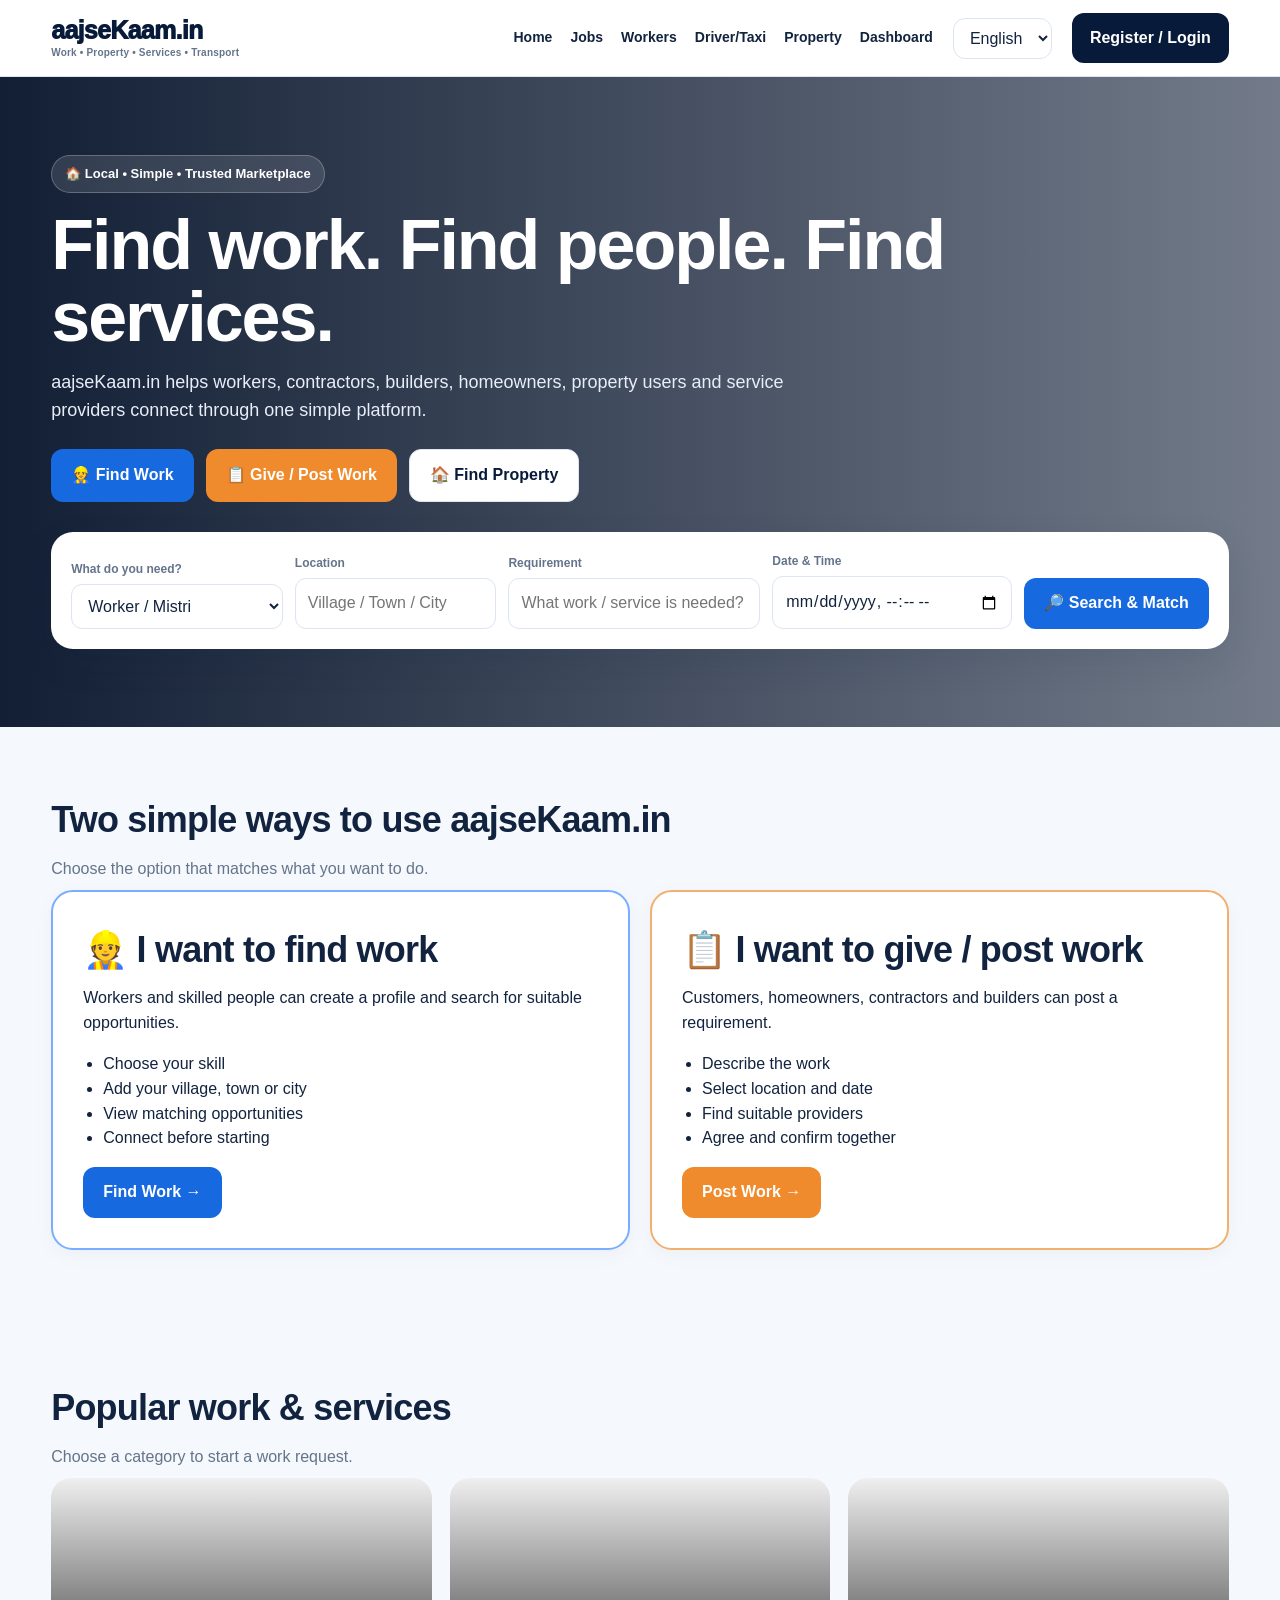
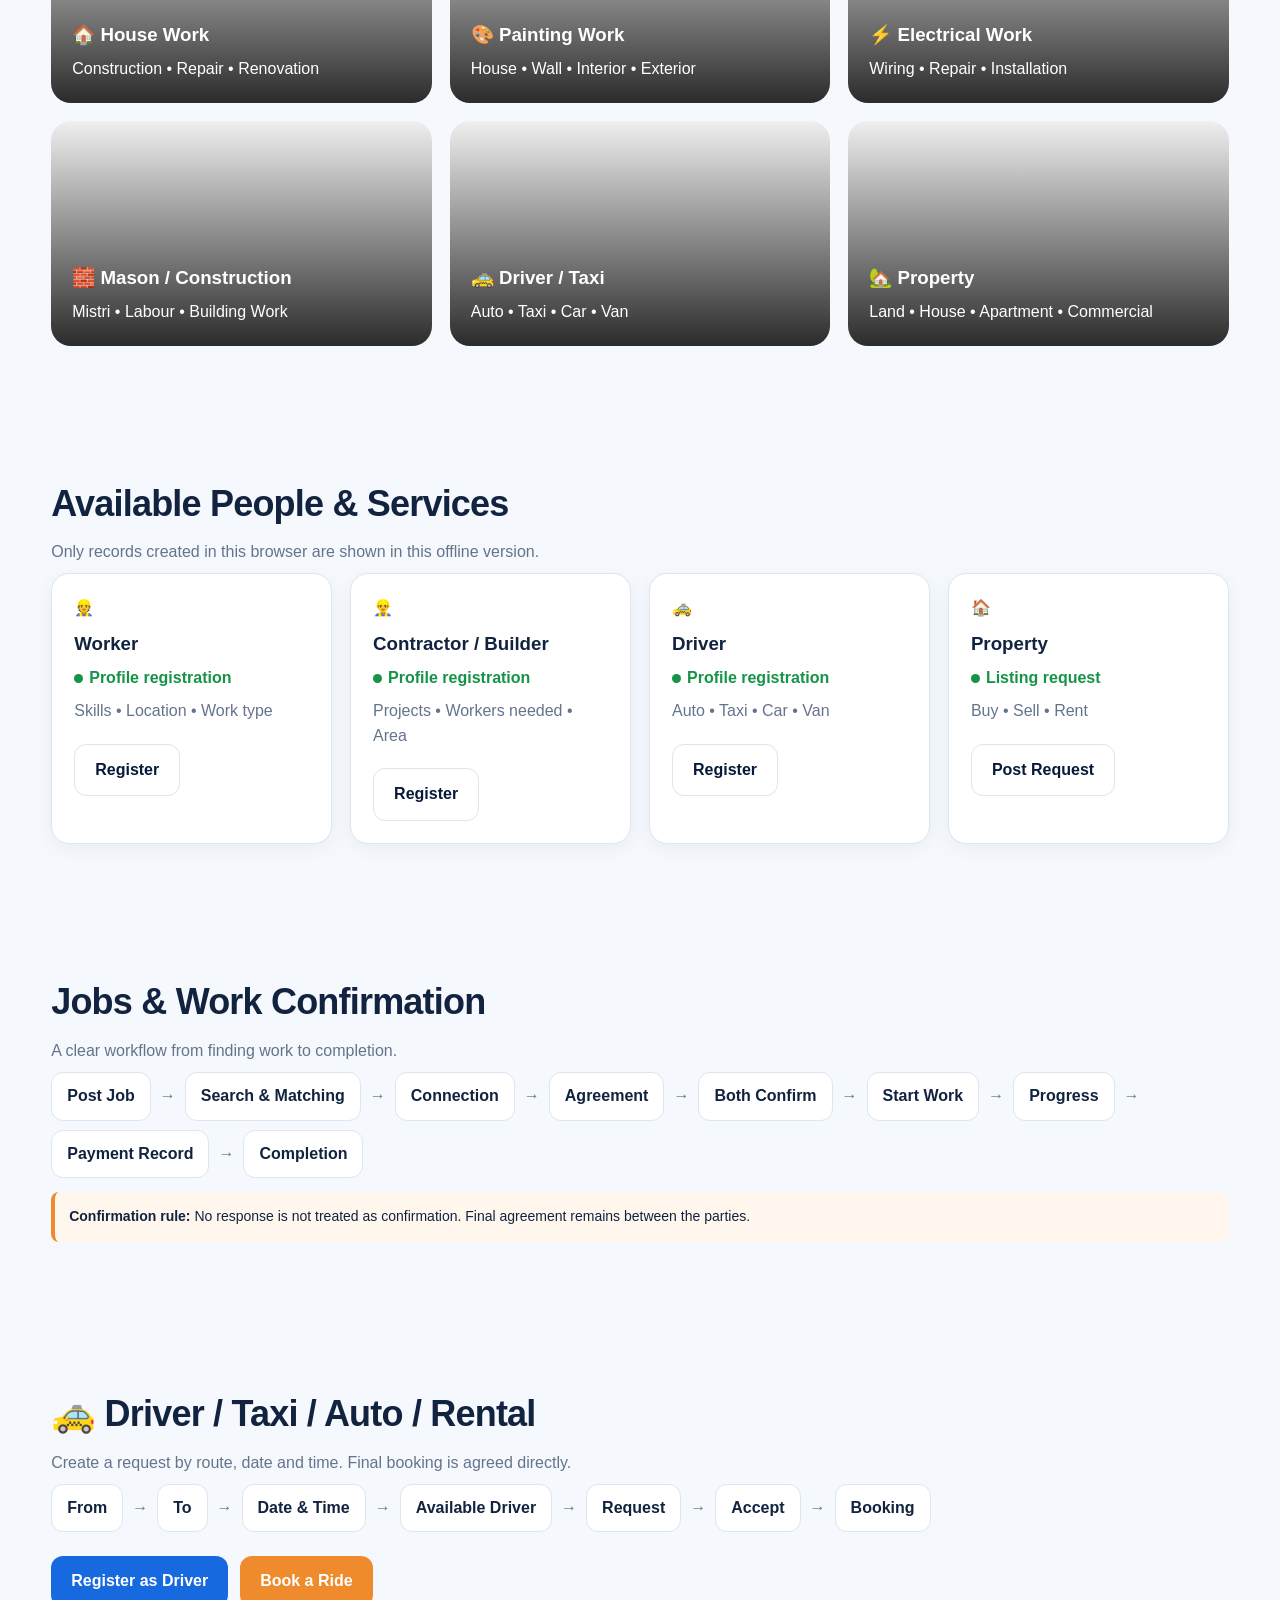
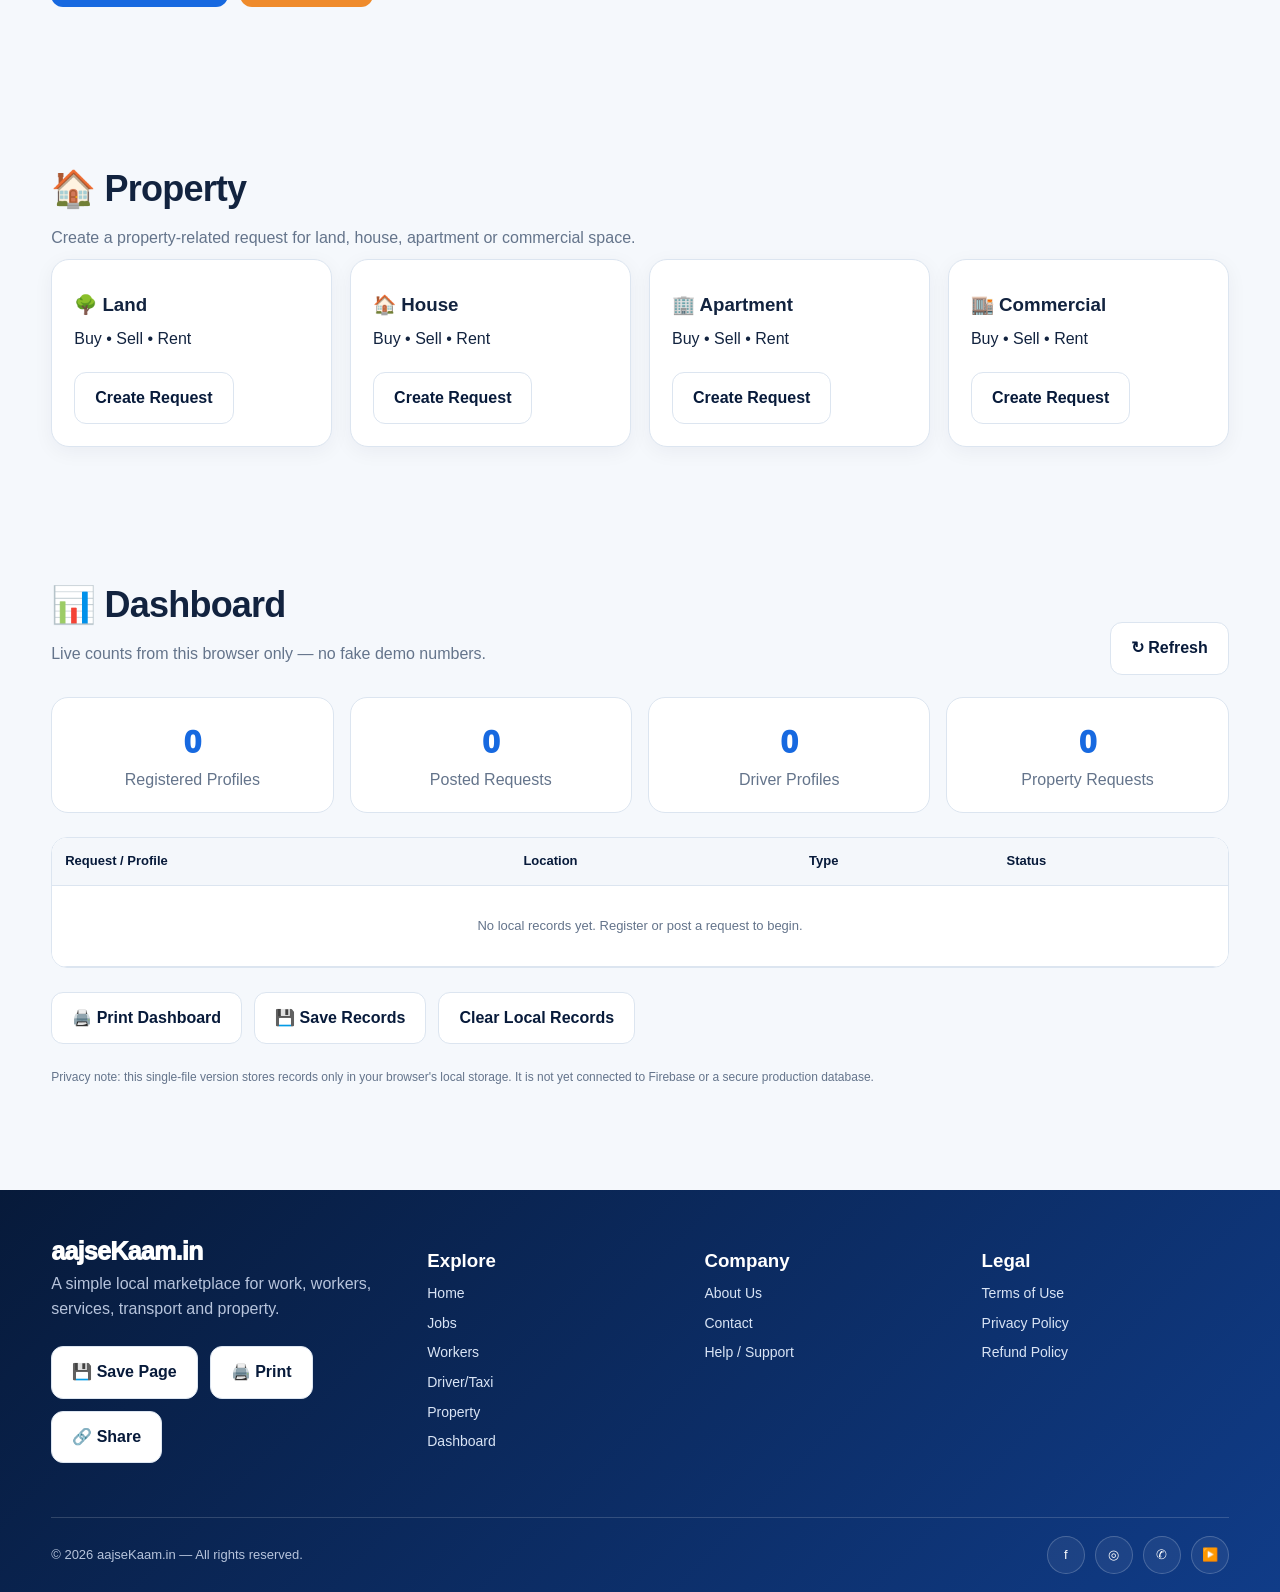
==== commit 201df45c: "Update final aajseKaam website" ====
--- a/index.html
+++ b/index.html
@@ -1,1194 +1,442 @@
 <!DOCTYPE html>
-<html lang="hi">
+<html lang="en">
 <head>
 <meta charset="UTF-8">
 <meta name="viewport" content="width=device-width, initial-scale=1.0">
-<title>aajseKaam.in | Kaam, Worker & Property</title>
-
+<meta name="theme-color" content="#071a3a">
+<meta name="description" content="aajseKaam.in — connect with work, workers, services, transport and property in one trusted local marketplace.">
+<title>aajseKaam.in | Work • Property • Services • Transport</title>
 <style>
-*{box-sizing:border-box;margin:0;padding:0;font-family:Arial,sans-serif;}
-html{scroll-behavior:smooth;}
-body{background:#f5f7fb;color:#172033;line-height:1.5;}
-
-/* HEADER */
-header{background:#0b3d91;color:white;padding:15px 5%;display:flex;align-items:center;justify-content:space-between;gap:15px;flex-wrap:wrap;position:sticky;top:0;z-index:5000;box-shadow:0 3px 15px rgba(0,0,0,.15);}
-.logo{font-size:28px;font-weight:bold;white-space:nowrap;}
-.logo span{color:#ffd54a;}
-nav{display:flex;align-items:center;justify-content:center;gap:6px;flex-wrap:wrap;}
-nav a{color:white;text-decoration:none;font-weight:bold;padding:8px 9px;border-radius:7px;cursor:pointer;}
-nav a:hover{background:rgba(255,255,255,.12);}
-.language{padding:9px 10px;border-radius:8px;border:none;cursor:pointer;font-size:14px;background:white;color:#172033;}
-
-/* HERO */
-.hero{padding:60px 5%;text-align:center;background:linear-gradient(135deg,#eaf2ff,#ffffff);}
-.hero h1{font-size:40px;color:#0b3d91;margin-bottom:12px;}
-.hero h2{font-size:25px;color:#ff6b00;margin-bottom:10px;}
-.hero p{font-size:19px;color:#526071;margin-bottom:28px;}
-.main-buttons{display:flex;justify-content:center;gap:12px;flex-wrap:wrap;}
-
-/* BUTTONS */
-.btn{padding:14px 22px;border:none;border-radius:10px;background:#ff8c00;color:white;font-weight:bold;font-size:16px;cursor:pointer;transition:.2s;}
-.btn:hover{transform:translateY(-1px);opacity:.94;}
-.btn.blue{background:#0b3d91;}
-.btn.green{background:#168a45;}
-.btn.purple{background:#6a1b9a;}
-.btn.red{background:#d32f2f;}
-.btn.gray{background:#687386;}
-
-/* SECTIONS */
-.section{padding:48px 5%;}
-.section h2{text-align:center;margin-bottom:28px;color:#0b3d91;font-size:30px;}
-.job-section{background:#fff8e8;}
-
-/* CARDS */
-.cards{display:grid;grid-template-columns:repeat(auto-fit,minmax(180px,1fr));gap:18px;max-width:1100px;margin:auto;}
-.card{background:white;padding:25px 15px;text-align:center;border-radius:15px;box-shadow:0 4px 15px rgba(0,0,0,.08);border:1px solid #edf0f5;}
-.card:hover{transform:translateY(-2px);}
-.card .icon{font-size:42px;margin-bottom:10px;}
-.card h3{color:#172033;margin-bottom:8px;}
-.card p{color:#687386;font-size:15px;margin-bottom:12px;}
-
-/* JOB BOX */
-.job-box{max-width:900px;margin:auto;background:white;padding:25px;border-radius:15px;box-shadow:0 4px 15px rgba(0,0,0,.08);}
-.job-box h3{color:#0b3d91;margin-bottom:15px;font-size:23px;}
-.search-area{display:flex;gap:10px;flex-wrap:wrap;}
-.search-area input,.search-area select{flex:1;min-width:200px;padding:14px;border:1px solid #ccd5e2;border-radius:9px;font-size:16px;background:white;}
-
-/* EMPTY JOB */
-.empty-job{text-align:center;padding:40px 20px;margin-top:25px;border:2px dashed #ccd5e2;border-radius:12px;background:#fafafa;}
-.empty-job .big-icon{font-size:45px;margin-bottom:10px;}
-.empty-job h3{margin-bottom:8px;}
-.empty-job p{color:#687386;font-size:16px;}
-
-/* FORMS */
-.form-box{max-width:700px;margin:auto;background:white;padding:25px;border-radius:15px;box-shadow:0 4px 15px rgba(0,0,0,.08);}
-.form-box input,.form-box select,.form-box textarea{width:100%;padding:14px;margin-bottom:6px;border:1px solid #ccd5e2;border-radius:9px;font-size:16px;background:white;}
-.form-box textarea{min-height:110px;resize:vertical;}
-.field-label{font-size:13px;color:#0b3d91;font-weight:bold;margin-bottom:5px;display:block;}
-.field-gap{margin-bottom:14px;}
-
-/* FLOW */
-.flow{max-width:1100px;margin:auto;display:grid;grid-template-columns:repeat(auto-fit,minmax(140px,1fr));gap:12px;text-align:center;}
-.flow-step{background:white;padding:20px 10px;border-radius:12px;box-shadow:0 3px 12px rgba(0,0,0,.07);font-weight:bold;}
-.flow-icon{font-size:32px;margin-bottom:8px;}
-
-/* JOB LIST */
-.job-list{max-width:900px;margin:25px auto 0;display:grid;gap:15px;}
-.job-card{background:white;padding:20px;border-radius:13px;border-left:5px solid #ff8c00;box-shadow:0 3px 12px rgba(0,0,0,.08);}
-.job-card-header{display:flex;justify-content:space-between;align-items:center;flex-wrap:wrap;gap:6px;margin-bottom:6px;}
-.job-card h3{color:#0b3d91;}
-.job-id{font-size:12px;color:#9aa5b5;}
-.job-card p{color:#526071;margin-bottom:5px;}
-.job-card-footer{margin-top:14px;display:flex;justify-content:space-between;align-items:center;flex-wrap:wrap;gap:10px;}
-
-/* REGISTRATION MODAL */
-.reg-overlay{position:fixed;inset:0;background:rgba(11,61,145,.78);display:none;align-items:center;justify-content:center;z-index:9999;padding:16px;}
-.reg-overlay.show{display:flex;}
-.reg-box{position:relative;background:white;max-width:500px;width:100%;border-radius:18px;padding:30px 24px;text-align:center;box-shadow:0 10px 40px rgba(0,0,0,.3);max-height:92vh;overflow-y:auto;}
-.reg-box h2{color:#0b3d91;font-size:23px;margin-bottom:8px;}
-.reg-box>p{color:#526071;margin-bottom:20px;font-size:15px;}
-.reg-close{position:absolute;top:12px;right:16px;background:none;border:none;font-size:22px;cursor:pointer;color:#777;}
-.role-options{display:grid;grid-template-columns:repeat(2,1fr);gap:10px;margin-bottom:18px;}
-.role-card{padding:15px 7px;border:2px solid #ccd5e2;border-radius:12px;background:#fff;cursor:pointer;font-weight:bold;font-size:13px;color:#172033;}
-.role-card:hover{border-color:#0b3d91;}
-.role-card .icon{font-size:30px;margin-bottom:6px;}
-.role-card.selected{border-color:#0b3d91;background:#eaf2ff;}
-.reg-box input{width:100%;padding:13px;margin-bottom:12px;border:1px solid #ccd5e2;border-radius:9px;font-size:15px;}
-.reg-error{color:#d32f2f;font-size:14px;margin-bottom:12px;background:#fff0f0;padding:8px;border-radius:7px;}
-.reg-success{background:#eaf7ee;border:1px solid #b9e3c8;padding:15px;border-radius:10px;}
-#membershipCodeDisplay{background:#eaf7ee;color:#168a45;border:2px dashed #168a45;border-radius:10px;padding:14px;font-size:21px;letter-spacing:1px;margin:10px 0 20px;}
-
-/* TERMS CHECKBOX */
-.terms-box{text-align:left;background:#f7f9fc;border:1px solid #dce2ea;border-radius:10px;padding:13px;margin:12px 0 15px;}
-.terms-label{display:flex;align-items:flex-start;gap:9px;cursor:pointer;font-size:14px;color:#526071;}
-.terms-label input{width:18px;height:18px;margin:2px 0 0;flex:none;cursor:pointer;}
-.terms-label a{color:#0b3d91;font-weight:bold;text-decoration:underline;}
-
-/* DASHBOARD */
-.dashboard-box{max-width:700px;margin:auto;background:white;padding:25px;border-radius:15px;box-shadow:0 4px 15px rgba(0,0,0,.08);}
-.membership-code-box{text-align:center;background:#eaf7ee;border:2px dashed #168a45;border-radius:12px;padding:18px;margin:15px 0 20px;}
-.membership-code-box h3{color:#168a45;font-size:25px;letter-spacing:1px;word-break:break-all;}
-.dashboard-info{background:#f7f9fc;padding:15px;border-radius:10px;margin-bottom:15px;}
-.dashboard-info p{margin-bottom:7px;}
-.dashboard-info p:last-child{margin-bottom:0;}
-.dashboard-purpose{text-align:left;background:#fff8e8;border-radius:10px;padding:16px;margin-bottom:16px;}
-.dashboard-purpose ul{padding-left:20px;color:#526071;line-height:1.9;font-size:14px;}
-.demo-notice{font-size:13px;color:#8a6d1a;background:#fff3e0;padding:10px;border-radius:8px;margin-bottom:16px;}
-.dashboard-box .btn{margin-bottom:10px;width:100%;}
-
-/* LEGAL MODAL */
-.legal-overlay{position:fixed;inset:0;background:rgba(0,0,0,.65);display:none;align-items:center;justify-content:center;z-index:10000;padding:15px;}
-.legal-overlay.show{display:flex;}
-.legal-box{background:white;width:100%;max-width:850px;max-height:90vh;overflow:hidden;border-radius:18px;box-shadow:0 10px 45px rgba(0,0,0,.35);position:relative;display:flex;flex-direction:column;}
-.legal-header{background:#0b3d91;color:white;padding:18px 50px 18px 20px;position:relative;}
-.legal-header h2{font-size:22px;}
-.legal-close{position:absolute;right:15px;top:12px;background:none;border:none;color:white;font-size:25px;cursor:pointer;}
-.legal-tabs{display:flex;gap:5px;padding:10px;overflow-x:auto;border-bottom:1px solid #ddd;background:#f5f7fb;}
-.legal-tab{border:none;background:white;padding:10px 13px;border-radius:8px;cursor:pointer;white-space:nowrap;font-weight:bold;color:#526071;font-size:13px;}
-.legal-tab.active{background:#0b3d91;color:white;}
-.legal-content{padding:22px;overflow-y:auto;text-align:left;}
-.legal-panel{display:none;}
-.legal-panel.active{display:block;}
-.legal-panel h3{color:#0b3d91;margin-bottom:10px;}
-.legal-panel p,.legal-panel li{color:#526071;font-size:14px;margin-bottom:8px;}
-.legal-panel ul{padding-left:22px;}
-.legal-note{background:#fff8e8;border-left:4px solid #ff8c00;padding:12px;margin:15px 0;border-radius:6px;font-size:13px;}
-
-/* FOOTER */
-footer{background:#10233f;color:white;text-align:center;padding:28px 15px;margin-top:20px;}
-footer p{margin-bottom:8px;}
-.footer-links{display:flex;justify-content:center;gap:12px;flex-wrap:wrap;margin-top:12px;}
-.footer-links button{background:none;border:none;color:#fff;cursor:pointer;text-decoration:underline;font-size:14px;}
-.footer-links button:hover{color:#ffd54a;}
-
-/* TOAST */
-.toast{position:fixed;left:50%;bottom:25px;transform:translateX(-50%);background:#172033;color:white;padding:13px 20px;border-radius:10px;display:none;z-index:20000;max-width:90%;text-align:center;box-shadow:0 5px 20px rgba(0,0,0,.25);}
-.toast.show{display:block;}
-
-/* MOBILE */
-@media(max-width:700px){
-  header{position:relative;padding:13px 4%;}
-  .logo{width:100%;text-align:center;font-size:25px;}
-  nav{width:100%;}
-  nav a{font-size:13px;padding:7px 6px;}
-  .language{font-size:13px;padding:8px;}
-  .hero{padding:45px 5%;}
-  .hero h1{font-size:30px;}
-  .hero h2{font-size:21px;}
-  .hero p{font-size:17px;}
-  .btn{width:100%;max-width:350px;}
-  .cards{grid-template-columns:1fr 1fr;}
-  .flow{grid-template-columns:1fr 1fr;}
-  .role-options{grid-template-columns:1fr 1fr;}
-  .legal-box{max-height:94vh;}
-  .legal-content{padding:16px;}
-}
-@media(max-width:420px){
-  .cards{grid-template-columns:1fr;}
-  .flow{grid-template-columns:1fr 1fr;}
-  .role-options{grid-template-columns:1fr;}
-  .job-box,.form-box,.dashboard-box{padding:18px;}
-  .section{padding:38px 4%;}
-  .section h2{font-size:25px;}
+:root{
+  --navy:#071a3a;--navy2:#102b59;--blue:#1769e0;--blue2:#0c4bb5;
+  --orange:#ef8b2c;--green:#159447;--ink:#12233f;--muted:#64748b;
+  --bg:#f5f8fc;--white:#fff;--line:#dce5f0;--danger:#c62828;
+  --shadow:0 14px 36px rgba(7,26,58,.10);--radius:20px;
+}
+*{box-sizing:border-box}
+html{scroll-behavior:smooth}
+body{margin:0;font-family:Inter,"Segoe UI",Arial,sans-serif;color:var(--ink);background:var(--bg);line-height:1.55}
+button,input,select,textarea{font:inherit}
+button{cursor:pointer}
+button:disabled{cursor:not-allowed;opacity:.55}
+a{text-decoration:none;color:inherit}
+.container{width:min(1180px,92%);margin:auto}
+header{position:sticky;top:0;z-index:50;background:rgba(255,255,255,.97);backdrop-filter:blur(12px);border-bottom:1px solid var(--line)}
+nav{min-height:76px;display:flex;align-items:center;gap:20px}
+.brand{font-size:25px;font-weight:950;letter-spacing:-.7px;color:var(--navy);line-height:1.05}
+.brand small{display:block;font-size:10px;letter-spacing:.2px;font-weight:700;color:var(--muted);margin-top:5px}
+.navlinks{display:flex;gap:18px;margin-left:auto;font-weight:800;font-size:14px}
+.navlinks a:hover{color:var(--blue)}
+.lang{padding:10px 12px;border:1px solid var(--line);border-radius:12px;background:#fff;color:var(--ink)}
+.primary{background:var(--navy);color:#fff;border:0;border-radius:12px;padding:13px 18px;font-weight:900}
+.menuBtn{display:none;border:1px solid var(--line);background:#fff;border-radius:12px;padding:10px}
+.mobileNav{display:none;padding:0 0 16px;gap:10px;flex-wrap:wrap}
+.mobileNav a{padding:9px 12px;background:#f0f4f9;border-radius:10px;font-weight:800;font-size:13px}
+.section{padding:65px 0}
+.sectionHead{display:flex;align-items:end;justify-content:space-between;gap:20px;margin-bottom:22px}
+h1{font-size:clamp(38px,6vw,70px);line-height:1.03;letter-spacing:-2px;margin:16px 0}
+h2{font-size:clamp(27px,3vw,36px);letter-spacing:-.8px;margin:0 0 9px}
+h3{margin:8px 0}
+p{margin:8px 0}
+.muted{color:var(--muted)}
+.hero{min-height:650px;color:#fff;display:flex;align-items:center;background:
+linear-gradient(90deg,rgba(4,17,40,.94),rgba(4,17,40,.54)),
+url("https://images.unsplash.com/photo-1503387762-592deb58ef4e?auto=format&fit=crop&w=1800&q=85") center/cover}
+.hero p{max-width:760px;font-size:18px;color:#e8eef8}
+.badge{display:inline-block;background:rgba(255,255,255,.12);border:1px solid rgba(255,255,255,.24);padding:8px 13px;border-radius:999px;font-weight:850;font-size:13px}
+.actions{display:flex;flex-wrap:wrap;gap:12px;margin:24px 0}
+.btn{border:0;border-radius:12px;padding:13px 20px;font-weight:900;transition:transform .12s,box-shadow .12s}
+.btn:active{transform:scale(.98)}
+.find{background:var(--blue);color:#fff}
+.post{background:var(--orange);color:#fff}
+.light{background:#fff;color:var(--navy);border:1px solid var(--line)}
+.outline{background:transparent;color:#fff;border:1px solid rgba(255,255,255,.45)}
+.searchbox{margin-top:30px;background:#fff;color:var(--ink);border-radius:22px;padding:20px;box-shadow:var(--shadow);display:grid;grid-template-columns:1.05fr 1fr 1.25fr 1fr auto;gap:12px;align-items:end}
+.field label{display:block;font-size:12px;font-weight:850;margin-bottom:6px;color:var(--muted)}
+.field input,.field select,.field textarea{width:100%;padding:12px;border:1px solid var(--line);border-radius:11px;background:#fff;color:var(--ink);outline:none}
+.field input:focus,.field select:focus,.field textarea:focus{border-color:var(--blue);box-shadow:0 0 0 3px rgba(23,105,224,.12)}
+.two{display:grid;grid-template-columns:1fr 1fr;gap:20px}
+.rolecard{border-radius:22px;padding:30px;border:2px solid var(--line);background:#fff;box-shadow:0 5px 20px rgba(7,26,58,.04)}
+.rolecard.worker{border-color:#79adff}.rolecard.postwork{border-color:#f2b06e}
+.rolecard ul{padding-left:20px}
+.workgrid{display:grid;grid-template-columns:repeat(3,1fr);gap:18px}
+.workcard{height:225px;border-radius:20px;overflow:hidden;position:relative;color:#fff;background-size:cover;background-position:center;display:flex;align-items:end;border:0;text-align:left;width:100%;padding:0}
+.workcard:after{content:"";position:absolute;inset:0;background:linear-gradient(transparent,rgba(0,0,0,.82))}
+.workcard .content{position:relative;z-index:1;padding:21px}
+.house{background-image:url("https://images.unsplash.com/photo-1505693416388-ac5ce068fe85?auto=format&fit=crop&w=900&q=80")}
+.paint{background-image:url("https://images.unsplash.com/photo-1562259949-e8e7689d7828?auto=format&fit=crop&w=900&q=80")}
+.electric{background-image:url("https://images.unsplash.com/photo-1621905252507-b35492cc74b4?auto=format&fit=crop&w=900&q=80")}
+.mason{background-image:url("https://images.unsplash.com/photo-1504307651254-35680f356dfd?auto=format&fit=crop&w=900&q=80")}
+.driver{background-image:url("https://images.unsplash.com/photo-1549317661-bd32c8ce0db2?auto=format&fit=crop&w=900&q=80")}
+.property{background-image:url("https://images.unsplash.com/photo-1564013799919-ab600027ffc6?auto=format&fit=crop&w=900&q=80")}
+.cards{display:grid;grid-template-columns:repeat(4,1fr);gap:18px}
+.card{background:#fff;border:1px solid var(--line);border-radius:18px;padding:22px;box-shadow:0 5px 20px rgba(7,26,58,.05)}
+.card .btn{margin-top:12px}
+.avail{color:var(--green);font-weight:900}
+.dot{display:inline-block;width:9px;height:9px;border-radius:50%;background:var(--green);margin-right:6px}
+.workflow{display:flex;flex-wrap:wrap;gap:9px;align-items:center}
+.step{padding:11px 15px;background:#fff;border:1px solid var(--line);border-radius:12px;font-weight:800}
+.arrow{color:var(--muted);font-weight:bold}
+.notice{padding:14px;border-left:4px solid var(--orange);background:#fff7ed;border-radius:8px;margin:14px 0;font-size:14px}
+.dashwrap{display:grid;grid-template-columns:repeat(4,1fr);gap:16px;margin-bottom:24px}
+.kpicard{background:#fff;border:1px solid var(--line);border-radius:17px;padding:20px;text-align:center}
+.kpi{font-size:32px;font-weight:950;color:var(--blue)}
+.tablewrap{overflow-x:auto;border:1px solid var(--line);border-radius:16px;background:#fff}
+table{width:100%;border-collapse:collapse;background:#fff}
+th,td{padding:13px;border-bottom:1px solid var(--line);text-align:left;font-size:13px}
+th{background:#f4f7fb;color:var(--navy)}
+.empty{text-align:center;padding:30px;color:var(--muted)}
+.pagination{display:flex;gap:8px;justify-content:center;margin-top:15px}
+.pagination button{border:1px solid var(--line);background:#fff;border-radius:9px;padding:8px 12px}
+.resultlist{display:grid;gap:12px;margin-top:18px}
+.resultitem{background:#fff;border:1px solid var(--line);border-radius:14px;padding:16px 18px;display:flex;justify-content:space-between;align-items:center;gap:12px;flex-wrap:wrap}
+.status{display:inline-flex;align-items:center;gap:5px;font-weight:850;color:var(--green)}
+footer{background:linear-gradient(135deg,#071a3a,#103c88);color:#fff;padding:48px 0 0;margin-top:30px}
+.footergrid{display:grid;grid-template-columns:1.4fr 1fr 1fr 1fr;gap:30px;padding-bottom:30px}
+.footergrid a{display:block;color:#d9e4f5;margin:8px 0;font-size:14px}
+.footergrid a:hover{color:#fff}
+.footerText{color:#b7c4dc}
+.footbottom{border-top:1px solid rgba(255,255,255,.16);padding:18px 0;display:flex;flex-wrap:wrap;gap:12px;align-items:center;justify-content:space-between;font-size:13px;color:#b7c4dc}
+.footicons{display:flex;gap:10px}
+.footicons button{width:38px;height:38px;border-radius:50%;border:1px solid rgba(255,255,255,.2);background:rgba(255,255,255,.06);color:#fff}
+.modal{position:fixed;inset:0;background:rgba(3,12,28,.72);display:none;align-items:center;justify-content:center;z-index:100;padding:18px;backdrop-filter:blur(4px)}
+.modal.show{display:flex}
+.modalbox{background:#fff;width:min(850px,100%);max-height:92vh;overflow-y:auto;border-radius:22px;padding:26px;box-shadow:0 20px 60px rgba(0,0,0,.3)}
+.close{float:right;border:0;background:#eef3f8;border-radius:10px;padding:8px 12px;font-weight:bold}
+.formgrid{display:grid;grid-template-columns:1fr 1fr;gap:13px}
+.full{grid-column:1/-1}
+.plan{display:grid;grid-template-columns:repeat(3,1fr);gap:12px}
+.plan label{border:2px solid var(--line);padding:14px;border-radius:14px;cursor:pointer;display:block}
+.plan label:has(input:checked){border-color:var(--blue);background:#f0f7ff}
+.plan input{margin-right:8px}
+.toast{position:fixed;bottom:22px;left:50%;transform:translateX(-50%) translateY(20px);background:var(--navy);color:#fff;padding:13px 20px;border-radius:12px;font-weight:750;z-index:200;opacity:0;pointer-events:none;transition:.25s;box-shadow:var(--shadow);max-width:92%;text-align:center}
+.toast.show{opacity:1;transform:translateX(-50%) translateY(0)}
+.hidden{display:none!important}
+.smallNote{font-size:12px;color:var(--muted)}
+.danger{color:var(--danger)}
+@media print{
+  header,.actions,.searchbox,footer,.modal,.toast,.pagination,.noPrint{display:none!important}
+  .section{padding:12px 0;page-break-inside:avoid}
+  body{background:#fff;color:#000}
+  .card,.rolecard,.kpicard,.tablewrap{border:1px solid #ccc;box-shadow:none}
+  a{text-decoration:underline;color:#000}
+}
+@media(max-width:1000px){
+  .navlinks{display:none}.menuBtn{display:block;margin-left:auto}
+  .searchbox{grid-template-columns:1fr 1fr}
+  .workgrid{grid-template-columns:1fr 1fr}.cards{grid-template-columns:1fr 1fr}
+  .footergrid{grid-template-columns:1fr 1fr}.dashwrap{grid-template-columns:1fr 1fr}
+  .plan{grid-template-columns:1fr 1fr}
+}
+@media(max-width:620px){
+  .section{padding:44px 0}.hero{min-height:760px}
+  .searchbox,.two,.formgrid{grid-template-columns:1fr}
+  .full{grid-column:auto}.workgrid,.cards,.plan,.dashwrap{grid-template-columns:1fr}
+  .footergrid{grid-template-columns:1fr}.footbottom{justify-content:center;text-align:center}
+  h1{letter-spacing:-1px}.brand{font-size:21px}
 }
 </style>
 </head>
-
 <body>
-
-<!-- REGISTRATION MODAL -->
-<div class="reg-overlay" id="registrationOverlay">
-  <div class="reg-box">
-    <button type="button" class="reg-close" onclick="closeRegistrationOverlay()">✖️</button>
-
-    <h2 class="t" data-en="🔐 Registration / Membership" data-hi="🔐 रजिस्ट्रेशन / मेंबरशिप" data-od="🔐 ପଞ୍ଜୀକରଣ / ସଦସ୍ୟତା"></h2>
-    <p id="regModalSub" class="t" data-en="Please select your role to continue" data-hi="आगे बढ़ने के लिए अपनी भूमिका चुनें" data-od="ଆଗକୁ ବଢିବାକୁ ନିଜର ଭୂମିକା ବାଛନ୍ତୁ"></p>
-
-    <div class="role-options" id="roleOptions">
-      <button type="button" class="role-card" onclick="selectRole('worker',this)">
-        <div class="icon">👷</div>
-        <span class="t" data-en="Worker / Mistri" data-hi="कामगार / मिस्त्री" data-od="ଶ୍ରମିକ / ମିସ୍ତ୍ରୀ"></span>
-      </button>
-      <button type="button" class="role-card" onclick="selectRole('contractor',this)">
-        <div class="icon">🔧</div>
-        <span class="t" data-en="Contractor" data-hi="ठेकेदार" data-od="ଠିକାଦାର"></span>
-      </button>
-      <button type="button" class="role-card" onclick="selectRole('builder',this)">
-        <div class="icon">🏗️</div>
-        <span class="t" data-en="Builder" data-hi="बिल्डर" data-od="ବିଲଡର"></span>
-      </button>
-      <button type="button" class="role-card" onclick="selectRole('owner',this)">
-        <div class="icon">🏠</div>
-        <span class="t" data-en="Homeowner" data-hi="घर मालिक" data-od="ଘର ମାଲିକ"></span>
-      </button>
+<header>
+  <nav class="container">
+    <a href="#home" class="brand">aajseKaam.in<small>Work • Property • Services • Transport</small></a>
+    <div class="navlinks">
+      <a href="#home">Home</a><a href="#jobs">Jobs</a><a href="#workers">Workers</a>
+      <a href="#transport">Driver/Taxi</a><a href="#property">Property</a><a href="#dashboard">Dashboard</a>
     </div>
-
-    <input type="text" id="regName" class="t" data-en="Your Name" data-hi="आपका नाम" data-od="ଆପଣଙ୍କ ନାମ" placeholder="">
-    <input type="tel" id="regMobile" maxlength="10" class="t" data-en="Mobile Number" data-hi="मोबाइल नंबर" data-od="ମୋବାଇଲ ନମ୍ବର" placeholder="">
-
-    <p id="regError" class="reg-error" style="display:none;"></p>
-
-    <div class="terms-box">
-      <label class="terms-label">
-        <input type="checkbox" id="termsConsent">
-        <span>
-          <span class="lang-only" data-lang="en" style="display:none;">I agree to the <a href="#" onclick="openLegalModal('terms');return false;">Terms &amp; Conditions</a> and <a href="#" onclick="openLegalModal('privacy');return false;">Privacy Policy</a>.</span>
-          <span class="lang-only" data-lang="hi">मैं <a href="#" onclick="openLegalModal('terms');return false;">नियम व शर्तों</a> और <a href="#" onclick="openLegalModal('privacy');return false;">प्राइवेसी पॉलिसी</a> से सहमत हूँ।</span>
-          <span class="lang-only" data-lang="od" style="display:none;">ମୁଁ <a href="#" onclick="openLegalModal('terms');return false;">ସର୍ତ୍ତାବଳୀ</a> ଏବଂ <a href="#" onclick="openLegalModal('privacy');return false;">ଗୋପନୀୟତା ନୀତି</a> ସହିତ ସହମତ।</span>
-        </span>
-      </label>
+    <select id="language" class="lang" aria-label="Language" onchange="setLanguage(this.value)">
+      <option value="en">English</option><option value="hi">हिन्दी</option><option value="or">ଓଡ଼ିଆ</option>
+    </select>
+    <button class="primary" onclick="openRegistration()">Register / Login</button>
+    <button class="menuBtn" onclick="toggleMobileNav()" aria-label="Open menu">☰</button>
+  </nav>
+  <div id="mobileNav" class="container mobileNav">
+    <a href="#home">Home</a><a href="#jobs">Jobs</a><a href="#workers">Workers</a>
+    <a href="#transport">Driver/Taxi</a><a href="#property">Property</a><a href="#dashboard">Dashboard</a>
+  </div>
+</header>
+
+<main>
+<section id="home" class="hero">
+<div class="container">
+  <span class="badge">🏠 Local • Simple • Trusted Marketplace</span>
+  <h1 id="heroTitle">Find work. Find people. Find services.</h1>
+  <p id="heroText">aajseKaam.in helps workers, contractors, builders, homeowners, property users and service providers connect through one simple platform.</p>
+  <div class="actions">
+    <button class="btn find" onclick="location.href='#choose'">👷 Find Work</button>
+    <button class="btn post" onclick="openPostWork()">📋 Give / Post Work</button>
+    <button class="btn light" onclick="location.href='#property'">🏠 Find Property</button>
+  </div>
+  <div class="searchbox">
+    <div class="field"><label>What do you need?</label>
+      <select id="searchRole"><option>Worker / Mistri</option><option>Contractor</option><option>Builder</option><option>Driver / Taxi</option><option>Service</option><option>Property</option></select>
     </div>
-
-    <button type="button" class="btn green" id="regSubmitBtn" onclick="submitRegistration()" style="width:100%;">
-      <span class="t" data-en="✅ Register & Get Membership Code" data-hi="✅ रजिस्टर करें और मेंबरशिप कोड पाएं" data-od="✅ ପଞ୍ଜୀକରଣ କରନ୍ତୁ ଏବଂ ସଦସ୍ୟତା କୋଡ୍ ପାଆନ୍ତୁ"></span>
-    </button>
-
-    <div id="regSuccessBox" class="reg-success" style="display:none;">
-      <p style="font-weight:bold;color:#168a45;" class="t" data-en="🎉 Registration Successful!" data-hi="🎉 रजिस्ट्रेशन सफल!" data-od="🎉 ପଞ୍ଜୀକରଣ ସଫଳ!"></p>
-      <p class="t" data-en="Your Membership Code:" data-hi="आपका Membership Code:" data-od="ଆପଣଙ୍କ ସଦସ୍ୟତା କୋଡ୍:"></p>
-      <h3 id="membershipCodeDisplay"></h3>
-      <p class="t" data-en="Keep this Membership Code safe." data-hi="इस Membership Code को सुरक्षित रखें।" data-od="ଏହି ସଦସ୍ୟତା କୋଡ୍ ସୁରକ୍ଷିତ ରଖନ୍ତୁ।"></p>
-      <button type="button" class="btn blue" onclick="closeRegistrationModal()" style="width:100%;">
-        <span class="t" data-en="Continue to Website" data-hi="वेबसाइट पर जाएं" data-od="ୱେବସାଇଟକୁ ଯାଆନ୍ତୁ"></span>
-      </button>
+    <div class="field"><label>Location</label><input id="searchLocation" placeholder="Village / Town / City"></div>
+    <div class="field"><label>Requirement</label><input id="searchRequirement" placeholder="What work / service is needed?"></div>
+    <div class="field"><label>Date & Time</label><input id="searchDate" type="datetime-local"></div>
+    <button class="btn find" onclick="doSearch()">🔎 Search & Match</button>
+  </div>
+</div>
+</section>
+
+<section id="choose" class="section">
+<div class="container">
+  <h2>Two simple ways to use aajseKaam.in</h2><p class="muted">Choose the option that matches what you want to do.</p>
+  <div class="two">
+    <div class="rolecard worker"><h2>👷 I want to find work</h2>
+      <p>Workers and skilled people can create a profile and search for suitable opportunities.</p>
+      <ul><li>Choose your skill</li><li>Add your village, town or city</li><li>View matching opportunities</li><li>Connect before starting</li></ul>
+      <button class="btn find" onclick="openRegistration('Worker')">Find Work →</button>
     </div>
-  </div>
-</div>
-
-
-<!-- LEGAL MODAL -->
-<div class="legal-overlay" id="legalOverlay">
-  <div class="legal-box">
-    <div class="legal-header">
-      <h2 class="t" data-en="📄 Legal Information" data-hi="📄 कानूनी जानकारी" data-od="📄 ଆଇନଗତ ସୂଚନା"></h2>
-      <button type="button" class="legal-close" onclick="closeLegalModal()">✖️</button>
+    <div class="rolecard postwork"><h2>📋 I want to give / post work</h2>
+      <p>Customers, homeowners, contractors and builders can post a requirement.</p>
+      <ul><li>Describe the work</li><li>Select location and date</li><li>Find suitable providers</li><li>Agree and confirm together</li></ul>
+      <button class="btn post" onclick="openPostWork()">Post Work →</button>
     </div>
-
-    <div class="legal-tabs">
-      <button class="legal-tab active" data-tab="terms" onclick="showLegalPanel('terms',this)">
-        <span class="t" data-en="Terms" data-hi="नियम" data-od="ସର୍ତ୍ତ"></span>
-      </button>
-      <button class="legal-tab" data-tab="privacy" onclick="showLegalPanel('privacy',this)">
-        <span class="t" data-en="Privacy" data-hi="प्राइवेसी" data-od="ଗୋପନୀୟତା"></span>
-      </button>
-      <button class="legal-tab" data-tab="membership" onclick="showLegalPanel('membership',this)">
-        <span class="t" data-en="Membership" data-hi="मेंबरशिप" data-od="ସଦସ୍ୟତା"></span>
-      </button>
-      <button class="legal-tab" data-tab="jobs" onclick="showLegalPanel('jobs',this)">
-        <span class="t" data-en="Job Rules" data-hi="जॉब नियम" data-od="କାମ ନିୟମ"></span>
-      </button>
-      <button class="legal-tab" data-tab="property" onclick="showLegalPanel('property',this)">
-        <span class="t" data-en="Property" data-hi="प्रॉपर्टी" data-od="ପ୍ରପର୍ଟି"></span>
-      </button>
-      <button class="legal-tab" data-tab="payment" onclick="showLegalPanel('payment',this)">
-        <span class="t" data-en="Payment" data-hi="भुगतान" data-od="ପାରିଶ୍ରମିକ"></span>
-      </button>
-      <button class="legal-tab" data-tab="safety" onclick="showLegalPanel('safety',this)">
-        <span class="t" data-en="Safety" data-hi="सुरक्षा" data-od="ସୁରକ୍ଷା"></span>
-      </button>
-      <button class="legal-tab" data-tab="agreement" onclick="showLegalPanel('agreement',this)">
-        <span class="t" data-en="Agreement" data-hi="एग्रीमेंट" data-od="ଚୁକ୍ତି"></span>
-      </button>
-      <button class="legal-tab" data-tab="dispute" onclick="showLegalPanel('dispute',this)">
-        <span class="t" data-en="Dispute" data-hi="विवाद" data-od="ବିବାଦ"></span>
-      </button>
-      <button class="legal-tab" data-tab="contact" onclick="showLegalPanel('contact',this)">
-        <span class="t" data-en="Contact" data-hi="संपर्क" data-od="ଯୋଗାଯୋଗ"></span>
-      </button>
+  </div>
+</div>
+</section>
+
+<section class="section">
+<div class="container">
+  <h2>Popular work & services</h2><p class="muted">Choose a category to start a work request.</p>
+  <div class="workgrid">
+    <button class="workcard house" onclick="quickCategory('House Work')"><div class="content"><h3>🏠 House Work</h3><div>Construction • Repair • Renovation</div></div></button>
+    <button class="workcard paint" onclick="quickCategory('Painting Work')"><div class="content"><h3>🎨 Painting Work</h3><div>House • Wall • Interior • Exterior</div></div></button>
+    <button class="workcard electric" onclick="quickCategory('Electrical Work')"><div class="content"><h3>⚡ Electrical Work</h3><div>Wiring • Repair • Installation</div></div></button>
+    <button class="workcard mason" onclick="quickCategory('Mason / Construction')"><div class="content"><h3>🧱 Mason / Construction</h3><div>Mistri • Labour • Building Work</div></div></button>
+    <button class="workcard driver" onclick="openPostWork('Driver / Taxi')"><div class="content"><h3>🚕 Driver / Taxi</h3><div>Auto • Taxi • Car • Van</div></div></button>
+    <button class="workcard property" onclick="location.href='#property'"><div class="content"><h3>🏡 Property</h3><div>Land • House • Apartment • Commercial</div></div></button>
+  </div>
+</div>
+</section>
+
+<section id="workers" class="section">
+<div class="container">
+  <h2>Available People & Services</h2><p class="muted">Only records created in this browser are shown in this offline version.</p>
+  <div class="cards">
+    <div class="card"><div>👷</div><h3>Worker</h3><div class="avail"><span class="dot"></span>Profile registration</div><p class="muted">Skills • Location • Work type</p><button class="btn light" onclick="openRegistration('Worker')">Register</button></div>
+    <div class="card"><div>👷‍♂️</div><h3>Contractor / Builder</h3><div class="avail"><span class="dot"></span>Profile registration</div><p class="muted">Projects • Workers needed • Area</p><button class="btn light" onclick="openRegistration('Contractor')">Register</button></div>
+    <div class="card"><div>🚕</div><h3>Driver</h3><div class="avail"><span class="dot"></span>Profile registration</div><p class="muted">Auto • Taxi • Car • Van</p><button class="btn light" onclick="openRegistration('Driver')">Register</button></div>
+    <div class="card"><div>🏠</div><h3>Property</h3><div class="avail"><span class="dot"></span>Listing request</div><p class="muted">Buy • Sell • Rent</p><button class="btn light" onclick="openPostWork('Property')">Post Request</button></div>
+  </div>
+</div>
+</section>
+
+<section id="jobs" class="section">
+<div class="container">
+  <h2>Jobs & Work Confirmation</h2><p class="muted">A clear workflow from finding work to completion.</p>
+  <div class="workflow"><span class="step">Post Job</span><span class="arrow">→</span><span class="step">Search & Matching</span><span class="arrow">→</span><span class="step">Connection</span><span class="arrow">→</span><span class="step">Agreement</span><span class="arrow">→</span><span class="step">Both Confirm</span><span class="arrow">→</span><span class="step">Start Work</span><span class="arrow">→</span><span class="step">Progress</span><span class="arrow">→</span><span class="step">Payment Record</span><span class="arrow">→</span><span class="step">Completion</span></div>
+  <div class="notice"><b>Confirmation rule:</b> No response is not treated as confirmation. Final agreement remains between the parties.</div>
+  <div id="searchResults" class="resultlist hidden"></div>
+</div>
+</section>
+
+<section id="transport" class="section">
+<div class="container">
+  <h2>🚕 Driver / Taxi / Auto / Rental</h2><p class="muted">Create a request by route, date and time. Final booking is agreed directly.</p>
+  <div class="workflow"><span class="step">From</span><span class="arrow">→</span><span class="step">To</span><span class="arrow">→</span><span class="step">Date & Time</span><span class="arrow">→</span><span class="step">Available Driver</span><span class="arrow">→</span><span class="step">Request</span><span class="arrow">→</span><span class="step">Accept</span><span class="arrow">→</span><span class="step">Booking</span></div>
+  <div class="actions"><button class="btn find" onclick="openRegistration('Driver')">Register as Driver</button><button class="btn post" onclick="openPostWork('Driver / Taxi')">Book a Ride</button></div>
+</div>
+</section>
+
+<section id="property" class="section">
+<div class="container">
+  <h2>🏠 Property</h2><p class="muted">Create a property-related request for land, house, apartment or commercial space.</p>
+  <div class="cards">
+    <div class="card"><h3>🌳 Land</h3><p>Buy • Sell • Rent</p><button class="btn light" onclick="openPostWork('Property')">Create Request</button></div>
+    <div class="card"><h3>🏠 House</h3><p>Buy • Sell • Rent</p><button class="btn light" onclick="openPostWork('Property')">Create Request</button></div>
+    <div class="card"><h3>🏢 Apartment</h3><p>Buy • Sell • Rent</p><button class="btn light" onclick="openPostWork('Property')">Create Request</button></div>
+    <div class="card"><h3>🏬 Commercial</h3><p>Buy • Sell • Rent</p><button class="btn light" onclick="openPostWork('Property')">Create Request</button></div>
+  </div>
+</div>
+</section>
+
+<section id="dashboard" class="section">
+<div class="container">
+  <div class="sectionHead"><div><h2>📊 Dashboard</h2><p class="muted">Live counts from this browser only — no fake demo numbers.</p></div><button class="btn light noPrint" onclick="refreshDashboard()">↻ Refresh</button></div>
+  <div class="dashwrap">
+    <div class="kpicard"><div class="kpi" id="memberCount">0</div><div class="muted">Registered Profiles</div></div>
+    <div class="kpicard"><div class="kpi" id="jobCount">0</div><div class="muted">Posted Requests</div></div>
+    <div class="kpicard"><div class="kpi" id="driverCount">0</div><div class="muted">Driver Profiles</div></div>
+    <div class="kpicard"><div class="kpi" id="propertyCount">0</div><div class="muted">Property Requests</div></div>
+  </div>
+  <div class="tablewrap"><table><thead><tr><th>Request / Profile</th><th>Location</th><th>Type</th><th>Status</th></tr></thead><tbody id="dashboardBody"><tr><td colspan="4" class="empty">No local records yet. Register or post a request to begin.</td></tr></tbody></table></div>
+  <div class="actions noPrint"><button class="btn light" onclick="printDashboard()">🖨️ Print Dashboard</button><button class="btn light" onclick="exportRecords()">💾 Save Records</button><button class="btn light" onclick="clearLocalRecords()">Clear Local Records</button></div>
+  <p class="smallNote">Privacy note: this single-file version stores records only in your browser's local storage. It is not yet connected to Firebase or a secure production database.</p>
+</div>
+</section>
+</main>
+
+<footer>
+<div class="container">
+  <div class="footergrid">
+    <div><div class="brand" style="color:#fff">aajseKaam.in</div><p class="footerText">A simple local marketplace for work, workers, services, transport and property.</p>
+      <div class="actions"><button class="btn light" onclick="saveSite()">💾 Save Page</button><button class="btn light" onclick="printSite()">🖨️ Print</button><button class="btn light" onclick="shareSite()">🔗 Share</button></div>
     </div>
-
-    <div class="legal-content">
-
-      <div class="legal-note t" data-en="⚠️ Draft Notice: The detailed text below is currently available in Hindi only. English & Odia versions will be added before final launch, after legal review." data-hi="⚠️ मसौदा सूचना: नीचे दिया गया विस्तृत टेक्स्ट अभी सिर्फ हिन्दी में उपलब्ध है। लॉन्च से पहले कानूनी समीक्षा के बाद English और Odia version भी जोड़े जाएंगे।" data-od="⚠️ ମସଡା ସୂଚନା: ନିମ୍ନରେ ଥିବା ବିସ୍ତୃତ ପାଠ୍ୟ ବର୍ତ୍ତମାନ କେବଳ ହିନ୍ଦୀରେ ଉପଲବ୍ଧ। ଲଞ୍ଚ ପୂର୍ବରୁ ଆଇନଗତ ସମୀକ୍ଷା ପରେ ଇଂରାଜୀ ଏବଂ ଓଡ଼ିଆ ସଂସ୍କରଣ ମଧ୍ୟ ଯୋଡାଯିବ।"></div>
-
-      <div class="legal-panel active" id="legal-terms">
-        <h3>नियम व शर्तें (Terms &amp; Conditions)</h3>
-        <p>AajSeKaam.in एक online platform है जो कामगार, ठेकेदार, बिल्डर और घर मालिकों को आपस में connect करने की सुविधा देता है।</p>
-        <p>सभी users को सही और वास्तविक जानकारी देने का प्रयास करना चाहिए। Platform का दुरुपयोग, फर्जी जानकारी या धोखाधड़ी सख्त मना है।</p>
-        <div class="legal-note">⚠️ किसी भी बड़े काम या property transaction से पहले documents और identity की जांच करें।</div>
-      </div>
-
-      <div class="legal-panel" id="legal-privacy">
-        <h3>प्राइवेसी पॉलिसी (Privacy Policy)</h3>
-        <p>Registration के दौरान नाम, मोबाइल नंबर, role और membership information जैसी जानकारी उपयोग की जा सकती है।</p>
-        <ul>
-          <li>Membership पहचान</li>
-          <li>Job connection</li>
-          <li>Verification</li>
-          <li>Support</li>
-          <li>Security</li>
-        </ul>
-        <div class="legal-note">🔒 Production version में secure database और authentication लगाया जाएगा।</div>
-      </div>
-
-      <div class="legal-panel" id="legal-membership">
-        <h3>मेंबरशिप शर्तें (Membership Rules)</h3>
-        <p>Registration के बाद user को एक unique Membership Code दिया जाएगा।</p>
-        <ul>
-          <li>Worker Membership</li>
-          <li>Contractor Membership</li>
-          <li>Builder Membership</li>
-          <li>Owner Membership</li>
-        </ul>
-        <p>हर व्यक्ति सिर्फ एक Membership Code रखे और उसे सुरक्षित रखे।</p>
-      </div>
-
-      <div class="legal-panel" id="legal-jobs">
-        <h3>काम पोस्ट / हायरिंग नियम (Job Posting Rules)</h3>
-        <ul>
-          <li>Job location सही दें।</li>
-          <li>काम का प्रकार स्पष्ट लिखें।</li>
-          <li>कामगारों की संख्या सही दें।</li>
-          <li>Payment / wage पहले स्पष्ट करें।</li>
-          <li>Fake job post न करें।</li>
-          <li>Illegal work post नहीं किया जा सकता।</li>
-        </ul>
-      </div>
-
-      <div class="legal-panel" id="legal-property">
-        <h3>प्रॉपर्टी लिस्टिंग नियम (Property Rules)</h3>
-        <p>घर, जमीन, apartment और rental property की listing दी जा सकती है।</p>
-        <ul>
-          <li>Ownership verify करें।</li>
-          <li>Property documents check करें।</li>
-          <li>Legal verification करें।</li>
-          <li>Payment से पहले पूरी जांच करें।</li>
-        </ul>
-      </div>
-
-      <div class="legal-panel" id="legal-payment">
-        <h3>भुगतान / रिफंड नीति (Payment / Refund)</h3>
-        <p>अभी AajSeKaam.in पर Registration पूरी तरह मुफ्त है। भविष्य में paid service शुरू होने पर जानकारी पहले से दी जाएगी।</p>
-        <p>Worker/Contractor/Owner के बीच मजदूरी/भुगतान की जिम्मेदारी सीधे उन्हीं की है, platform की नहीं।</p>
-        <div class="legal-note">💰 बिना agreement के बड़ी advance payment करने से बचें।</div>
-      </div>
-
-      <div class="legal-panel" id="legal-safety">
-        <h3>सुरक्षा (Safety)</h3>
-        <ul>
-          <li>Helmet और safety equipment इस्तेमाल करें।</li>
-          <li>Electrical work trained person से करवाएं।</li>
-          <li>Height work में safety व्यवस्था रखें।</li>
-          <li>Construction site सुरक्षित रखें।</li>
-        </ul>
-      </div>
-
-      <div class="legal-panel" id="legal-agreement">
-        <h3>वर्क एग्रीमेंट (Work Agreement)</h3>
-        <p>काम शुरू होने से पहले दोनों parties के बीच Work Agreement होना बेहतर है, जिसमें ये शामिल हो:</p>
-        <ul>
-          <li>Membership Code</li>
-          <li>Work location व Work type</li>
-          <li>Start date / End date</li>
-          <li>Payment व Milestones</li>
-          <li>Material responsibility</li>
-        </ul>
-      </div>
-
-      <div class="legal-panel" id="legal-dispute">
-        <h3>शिकायत / विवाद नीति (Complaint &amp; Dispute)</h3>
-        <p>किसी समस्या की स्थिति में पहले दोनों parties आपसी बातचीत से समाधान करने का प्रयास करें।</p>
-        <p>Agreement, payment records और job details सुरक्षित रखें। गंभीर मामलों में स्थानीय पुलिस/कानूनी सहायता लें।</p>
-      </div>
-
-      <div class="legal-panel" id="legal-contact">
-        <h3>संपर्क करें (Contact Us)</h3>
-        <p>📧 Email: support@aajsekaam.in <i>(placeholder — जल्द अपडेट होगा)</i></p>
-        <p>📞 Phone: [जल्द जोड़ा जाएगा]</p>
-        <p>किसी भी सवाल, शिकायत या सुझाव के लिए बेझिझक संपर्क करें।</p>
-      </div>
-
-    </div>
-  </div>
-</div>
-
-
-<!-- HEADER -->
-<header>
-  <div class="logo">aajseKaam<span>.in</span></div>
-  <nav>
-    <a href="#home" class="t" data-en="Home" data-hi="होम" data-od="ହୋମ"></a>
-    <a href="#jobs" class="t" data-en="Jobs" data-hi="काम" data-od="କାମ"></a>
-    <a href="#workers" class="t" data-en="Workers" data-hi="कामगार" data-od="ଶ୍ରମିକ"></a>
-    <a href="#property" class="t" data-en="Property" data-hi="प्रॉपर्टी" data-od="ପ୍ରପର୍ଟି"></a>
-    <a href="#postJob" class="t" data-en="Post Job" data-hi="काम पोस्ट करें" data-od="କାମ ପୋଷ୍ଟ"></a>
-    <a href="#" id="registrationNavLink" onclick="openRegistrationModal();return false;">📝 <span class="t" data-en="Registration" data-hi="रजिस्ट्रेशन" data-od="ପଞ୍ଜୀକରଣ"></span></a>
-    <a href="#dashboard" id="dashboardNavLink" style="display:none;">🪪 <span class="t" data-en="Dashboard" data-hi="डैशबोर्ड" data-od="ଡ୍ୟାସବୋର୍ଡ"></span></a>
-    <select class="language" id="langSelect" onchange="changeLanguage(this.value)">
-      <option value="hi">हिन्दी</option>
-      <option value="en">English</option>
-      <option value="od">ଓଡ଼ିଆ</option>
-    </select>
-  </nav>
-</header>
-
-
-<!-- HERO -->
-<section class="hero" id="home">
-  <h1 class="t" data-en="Jobs, Workers &amp; Property — All in One Place" data-hi="काम, कामगार और प्रॉपर्टी — सब एक जगह" data-od="କାମ, ଶ୍ରମିକ ଓ ପ୍ରପର୍ଟି — ସବୁ ଗୋଟିଏ ସ୍ଥାନରେ"></h1>
-  <h2 class="t" data-en="Job Opportunities • End Unemployment from Today" data-hi="काम का मौका • आज से बेकारी खत्म" data-od="କାମର ସୁଯୋଗ • ଆଜିଠାରୁ ବେକାରି ଶେଷ"></h2>
-  <p class="t" data-en="Work for Every Skill, Every Day" data-hi="हर हुनर को हर दिन काम" data-od="ପ୍ରତ୍ୟେକ ଦକ୍ଷତାକୁ ପ୍ରତିଦିନ କାମ"></p>
-
-  <div class="main-buttons">
-    <button class="btn" onclick="goToJobs()">👷 <span class="t" data-en="Find Work" data-hi="काम का मौका" data-od="କାମର ସୁଯୋଗ"></span></button>
-    <button class="btn blue" onclick="goToWorkers()">🔨 <span class="t" data-en="Find Worker" data-hi="कामगार खोजें" data-od="ଶ୍ରମିକ ଖୋଜନ୍ତୁ"></span></button>
-    <button class="btn green" onclick="goToPostJob()">🏗️ <span class="t" data-en="Post a Job" data-hi="काम पोस्ट करें" data-od="କାମ ପୋଷ୍ଟ କରନ୍ତୁ"></span></button>
-    <button class="btn purple" onclick="heroRegistrationAction()">🔐 <span class="t" data-en="Registration / Membership" data-hi="रजिस्ट्रेशन / मेंबरशिप" data-od="ପଞ୍ଜୀକରଣ / ସଦସ୍ୟତା"></span></button>
-  </div>
-</section>
-
-
-<!-- JOBS -->
-<section class="section job-section" id="jobs">
-  <h2>💼 <span class="t" data-en="Job Opportunities" data-hi="काम का मौका" data-od="କାମର ସୁଯୋଗ"></span></h2>
-
-  <div class="job-box">
-    <h3 class="t" data-en="Search Work for Your Skill" data-hi="अपने हुनर का काम खोजें" data-od="ନିଜ ଦକ୍ଷତାର କାମ ଖୋଜନ୍ତୁ"></h3>
-
-    <div class="search-area">
-      <input type="text" id="skillSearch" class="t" data-en="e.g. Raj Mistri, Labour, Painter" data-hi="जैसे: राज मिस्त्री, लेबर, पेंटर" data-od="ଯେପରିକି: ରାଜ ମିସ୍ତ୍ରୀ, ଲେବର, ପେଣ୍ଟର" placeholder="">
-
-      <select id="locationSearch">
-        <option value="" class="t" data-en="Select Location" data-hi="जगह चुनें" data-od="ସ୍ଥାନ ଚୟନ କରନ୍ତୁ"></option>
-        <option value="Nearby" class="t" data-en="Nearby" data-hi="आस-पास" data-od="ନିକଟବର୍ତ୍ତୀ"></option>
-        <option value="Odisha">Odisha</option>
-        <option value="Andhra Pradesh">Andhra Pradesh</option>
-        <option value="Telangana">Telangana</option>
-        <option value="Chhattisgarh">Chhattisgarh</option>
-        <option value="India" class="t" data-en="India" data-hi="भारत" data-od="ଭାରତ"></option>
-      </select>
-
-      <button class="btn" onclick="searchJobs()">🔎 <span class="t" data-en="Find Work" data-hi="काम खोजें" data-od="କାମ ଖୋଜନ୍ତୁ"></span></button>
-    </div>
-
-    <div id="jobList" class="job-list"></div>
-  </div>
-</section>
-
-
-<!-- WORKERS -->
-<section class="section" id="workers">
-  <h2>👷 <span class="t" data-en="Workers / Masons" data-hi="कामगार / मिस्त्री" data-od="ଶ୍ରମିକ / ମିସ୍ତ୍ରୀ"></span></h2>
-
-  <div class="cards">
-    <div class="card"><div class="icon">🧱</div><h3 class="t" data-en="Mason" data-hi="राज मिस्त्री" data-od="ରାଜ ମିସ୍ତ୍ରୀ"></h3><p class="t" data-en="Brick, plaster &amp; construction work." data-hi="ईंट, प्लास्टर और निर्माण का काम।" data-od="ଇଟା, ପ୍ଲାଷ୍ଟର ଓ ନିର୍ମାଣ କାମ।"></p></div>
-    <div class="card"><div class="icon">🔨</div><h3 class="t" data-en="Carpenter" data-hi="बढ़ई" data-od="କାଠ ମିସ୍ତ୍ରୀ"></h3><p class="t" data-en="Wood &amp; furniture work." data-hi="लकड़ी और फर्नीचर का काम।" data-od="କାଠ ଓ ଫର୍ଣ୍ଣିଚର କାମ।"></p></div>
-    <div class="card"><div class="icon">⚡</div><h3 class="t" data-en="Electrician" data-hi="इलेक्ट्रीशियन" data-od="ଇଲେକ୍ଟ୍ରିସିଆନ୍"></h3><p class="t" data-en="Electrical work." data-hi="बिजली का काम।" data-od="ବିଦ୍ୟୁତ କାମ।"></p></div>
-    <div class="card"><div class="icon">🚰</div><h3 class="t" data-en="Plumber" data-hi="प्लंबर" data-od="ପ୍ଲମ୍ବର"></h3><p class="t" data-en="Water &amp; pipe work." data-hi="पानी और पाइप का काम।" data-od="ପାଣି ଓ ପାଇପ୍ କାମ।"></p></div>
-    <div class="card"><div class="icon">🎨</div><h3 class="t" data-en="Painter" data-hi="पेंटर" data-od="ପେଣ୍ଟର"></h3><p class="t" data-en="Painting &amp; finishing work." data-hi="रंग और फिनिशिंग का काम।" data-od="ରଙ୍ଗ ଓ ଫିନିଶିଂ କାମ।"></p></div>
-    <div class="card"><div class="icon">👷</div><h3 class="t" data-en="Labour / Helper" data-hi="मजदूर / हेल्पर" data-od="ଶ୍ରମିକ / ହେଲ୍ପର"></h3><p class="t" data-en="General construction work." data-hi="सामान्य निर्माण कार्य।" data-od="ସାଧାରଣ ନିର୍ମାଣ କାମ।"></p></div>
-    <div class="card"><div class="icon">🏗️</div><h3 class="t" data-en="Builder" data-hi="बिल्डर" data-od="ବିଲଡର"></h3><p class="t" data-en="Building &amp; construction projects." data-hi="भवन निर्माण परियोजनाएं।" data-od="ନିର୍ମାଣ ପ୍ରକଳ୍ପ।"></p></div>
-    <div class="card"><div class="icon">🔧</div><h3 class="t" data-en="Contractor" data-hi="ठेकेदार" data-od="ଠିକାଦାର"></h3><p class="t" data-en="Construction &amp; labour management." data-hi="निर्माण और लेबर प्रबंधन।" data-od="ନିର୍ମାଣ ଓ ଶ୍ରମିକ ପରିଚାଳନା।"></p></div>
-  </div>
-</section>
-
-
-<!-- POST JOB -->
-<section class="section job-section" id="postJob">
-  <h2>🏗️ <span class="t" data-en="Post a Job" data-hi="काम पोस्ट करें" data-od="କାମ ପୋଷ୍ଟ କରନ୍ତୁ"></span></h2>
-
-  <div class="form-box">
-    <input type="text" id="siteName" class="t" data-en="Site / House Name" data-hi="साइट / घर का नाम" data-od="ସାଇଟ୍ / ଘରର ନାମ" placeholder="">
-    <input type="text" id="siteLocation" class="t" data-en="Work Location" data-hi="काम की जगह" data-od="କାମର ସ୍ଥାନ" placeholder="">
-    <input type="text" id="workType" class="t" data-en="Type of work? e.g. Mason" data-hi="कौन सा काम? जैसे राज मिस्त्री" data-od="କେଉଁ କାମ? ଯେପରିକି ରାଜ ମିସ୍ତ୍ରୀ" placeholder="">
-    <input type="number" id="workerCount" min="1" class="t" data-en="How many workers needed?" data-hi="कितने कामगार चाहिए?" data-od="କେତେ ଜଣ ଶ୍ରମିକ ଦରକାର?" placeholder="">
-    <input type="text" id="wage" class="t" data-en="Wage / Payment" data-hi="मजदूरी / भुगतान" data-od="ମଜୁରୀ / ପାରିଶ୍ରମିକ" placeholder="">
-
-    <label class="field-label t" data-en="🗓️ Work Start Date" data-hi="🗓️ काम शुरू होने की तारीख" data-od="🗓️ କାମ ଆରମ୍ଭ ହେବାର ତାରିଖ"></label>
-    <div class="field-gap"><input type="date" id="startDate"></div>
-
-    <label class="field-label t" data-en="🏁 Work End Date (optional)" data-hi="🏁 काम खत्म होने की तारीख (वैकल्पिक)" data-od="🏁 କାମ ସମାପ୍ତ ହେବାର ତାରିଖ (ଇଚ୍ଛାଧୀନ)"></label>
-    <div class="field-gap"><input type="date" id="endDate"></div>
-
-    <textarea id="workDetails" class="t" data-en="Write a little detail about the work" data-hi="काम की थोड़ी जानकारी लिखें" data-od="କାମ ବିଷୟରେ କିଛି ସୂଚନା ଲେଖନ୍ତୁ" placeholder=""></textarea>
-
-    <button class="btn green" onclick="postJob()" style="width:100%;margin-top:8px;">📢 <span class="t" data-en="Post the Job" data-hi="काम पोस्ट करें" data-od="କାମ ପୋଷ୍ଟ କରନ୍ତୁ"></span></button>
-  </div>
-</section>
-
-
-<!-- WORK FLOW -->
-<section class="section">
-  <h2>🔄 <span class="t" data-en="Work to Finish" data-hi="काम से समाप्ति तक" data-od="କାମରୁ ସମାପ୍ତି ପର୍ଯ୍ୟନ୍ତ"></span></h2>
-
-  <div class="flow">
-    <div class="flow-step"><div class="flow-icon">💼</div><span class="t" data-en="Job" data-hi="काम" data-od="କାମ"></span></div>
-    <div class="flow-step"><div class="flow-icon">👷</div><span class="t" data-en="Worker" data-hi="कामगार" data-od="ଶ୍ରମିକ"></span></div>
-    <div class="flow-step"><div class="flow-icon">📄</div><span class="t" data-en="Agreement" data-hi="एग्रीमेंट" data-od="ଚୁକ୍ତି"></span></div>
-    <div class="flow-step"><div class="flow-icon">▶️</div><span class="t" data-en="Work Starts" data-hi="काम शुरू" data-od="କାମ ଆରମ୍ଭ"></span></div>
-    <div class="flow-step"><div class="flow-icon">📋</div><span class="t" data-en="Milestones" data-hi="माइलस्टोन" data-od="ମାଇଲଖୁଣ୍ଟ"></span></div>
-    <div class="flow-step"><div class="flow-icon">💰</div><span class="t" data-en="Payment" data-hi="भुगतान" data-od="ପାରିଶ୍ରମିକ"></span></div>
-    <div class="flow-step"><div class="flow-icon">✅</div><span class="t" data-en="Work Complete" data-hi="काम पूरा" data-od="କାମ ସମାପ୍ତ"></span></div>
-    <div class="flow-step"><div class="flow-icon">🏁</div><span class="t" data-en="Finish" data-hi="समाप्त" data-od="ସମାପ୍ତ"></span></div>
-  </div>
-</section>
-
-
-<!-- PROPERTY -->
-<section class="section" id="property">
-  <h2>🏠 <span class="t" data-en="Property" data-hi="प्रॉपर्टी" data-od="ପ୍ରପର୍ଟି"></span></h2>
-
-  <div class="cards">
-    <div class="card">
-      <div class="icon">🏡</div>
-      <h3 class="t" data-en="Buy House" data-hi="घर खरीदें" data-od="ଘର କିଣନ୍ତୁ"></h3>
-      <p class="t" data-en="Find a house for yourself." data-hi="अपने लिए घर खोजें।" data-od="ନିଜ ପାଇଁ ଘର ଖୋଜନ୍ତୁ।"></p>
-      <button class="btn blue" onclick="propertyAction('buy-house')"><span class="t" data-en="Search Houses" data-hi="घर खोजें" data-od="ଘର ଖୋଜନ୍ତୁ"></span></button>
-    </div>
-    <div class="card">
-      <div class="icon">🏠</div>
-      <h3 class="t" data-en="Sell House" data-hi="घर बेचें" data-od="ଘର ବିକ୍ରି କରନ୍ତୁ"></h3>
-      <p class="t" data-en="List your house for sale." data-hi="अपना घर बिक्री के लिए रखें।" data-od="ନିଜ ଘର ବିକ୍ରି ପାଇଁ ରଖନ୍ତୁ।"></p>
-      <button class="btn green" onclick="propertyAction('sell-house')"><span class="t" data-en="Sell House" data-hi="घर बेचें" data-od="ଘର ବିକ୍ରି କରନ୍ତୁ"></span></button>
-    </div>
-    <div class="card">
-      <div class="icon">🌳</div>
-      <h3 class="t" data-en="Buy Land" data-hi="जमीन खरीदें" data-od="ଜମି କିଣନ୍ତୁ"></h3>
-      <p class="t" data-en="Find land to build a house." data-hi="घर बनाने के लिए जमीन खोजें।" data-od="ଘର ତିଆରି ପାଇଁ ଜମି ଖୋଜନ୍ତୁ।"></p>
-      <button class="btn blue" onclick="propertyAction('buy-land')"><span class="t" data-en="Search Land" data-hi="जमीन खोजें" data-od="ଜମି ଖୋଜନ୍ତୁ"></span></button>
-    </div>
-    <div class="card">
-      <div class="icon">🌳</div>
-      <h3 class="t" data-en="Sell Land" data-hi="जमीन बेचें" data-od="ଜମି ବିକ୍ରି କରନ୍ତୁ"></h3>
-      <p class="t" data-en="List your land for sale." data-hi="अपनी जमीन बिक्री के लिए रखें।" data-od="ନିଜ ଜମି ବିକ୍ରି ପାଇଁ ରଖନ୍ତୁ।"></p>
-      <button class="btn green" onclick="propertyAction('sell-land')"><span class="t" data-en="Sell Land" data-hi="जमीन बेचें" data-od="ଜମି ବିକ୍ରି କରନ୍ତୁ"></span></button>
-    </div>
-    <div class="card">
-      <div class="icon">🏘️</div>
-      <h3 class="t" data-en="Rent" data-hi="किराया" data-od="ଭଡା"></h3>
-      <p class="t" data-en="Find houses &amp; property on rent." data-hi="घर और प्रॉपर्टी किराए पर खोजें।" data-od="ଘର ଓ ପ୍ରପର୍ଟି ଭଡାରେ ଖୋଜନ୍ତୁ।"></p>
-      <button class="btn purple" onclick="propertyAction('rent')"><span class="t" data-en="Search Rentals" data-hi="किराए पर खोजें" data-od="ଭଡାରେ ଖୋଜନ୍ତୁ"></span></button>
-    </div>
-    <div class="card">
-      <div class="icon">🏢</div>
-      <h3 class="t" data-en="Apartment" data-hi="अपार्टमेंट" data-od="ଆପାର୍ଟମେଣ୍ଟ"></h3>
-      <p class="t" data-en="Find apartments &amp; flats." data-hi="अपार्टमेंट और फ्लैट खोजें।" data-od="ଆପାର୍ଟମେଣ୍ଟ ଓ ଫ୍ଲାଟ୍ ଖୋଜନ୍ତୁ।"></p>
-      <button class="btn blue" onclick="propertyAction('apartment')"><span class="t" data-en="View Apartments" data-hi="अपार्टमेंट देखें" data-od="ଆପାର୍ଟମେଣ୍ଟ ଦେଖନ୍ତୁ"></span></button>
-    </div>
-  </div>
-</section>
-
-
-<!-- DASHBOARD -->
-<section class="section job-section" id="dashboard" style="display:none;">
-  <h2>🪪 <span class="t" data-en="Your AajSeKaam.in Dashboard" data-hi="आपका AajSeKaam.in डैशबोर्ड" data-od="ଆପଣଙ୍କ AajSeKaam.in ଡ୍ୟାସବୋର୍ଡ"></span></h2>
-
-  <div class="dashboard-box">
-    <div class="membership-code-box">
-      <p class="t" data-en="Your Membership Code" data-hi="आपका Membership Code" data-od="ଆପଣଙ୍କ ସଦସ୍ୟତା କୋଡ୍"></p>
-      <h3 id="dashboardCode"></h3>
-      <button class="btn blue" onclick="copyMembershipCode()">📋 <span class="t" data-en="Copy Code" data-hi="कोड कॉपी करें" data-od="କୋଡ୍ କପି କରନ୍ତୁ"></span></button>
-      <p id="copyFeedback" class="t" style="display:none;" data-en="✅ Copied!" data-hi="✅ कॉपी हो गया!" data-od="✅ କପି ହୋଇଗଲା!"></p>
-    </div>
-
-    <div class="dashboard-info">
-      <p><b class="t" data-en="Name:" data-hi="नाम:" data-od="ନାମ:"></b> <span id="dashboardName"></span></p>
-      <p><b class="t" data-en="Mobile:" data-hi="मोबाइल:" data-od="ମୋବାଇଲ:"></b> <span id="dashboardMobile"></span></p>
-      <p><b class="t" data-en="Role:" data-hi="भूमिका:" data-od="ଭୂମିକା:"></b> <span id="dashboardRole"></span></p>
-    </div>
-
-    <div class="dashboard-purpose">
-      <p class="t" style="font-weight:bold;" data-en="This Membership Code will be used for:" data-hi="यह Membership Code इन कामों में उपयोग होगा:" data-od="ଏହି ସଦସ୍ୟତା କୋଡ୍ ଏଥିପାଇଁ ବ୍ୟବହାର ହେବ:"></p>
-      <ul>
-        <li class="t" data-en="Member verification" data-hi="मेंबर सत्यापन" data-od="ସଦସ୍ୟ ଯାଞ୍ଚ"></li>
-        <li class="t" data-en="Job posting" data-hi="काम पोस्ट करना" data-od="କାମ ପୋଷ୍ଟ କରିବା"></li>
-        <li class="t" data-en="Worker selection" data-hi="कामगार चयन" data-od="ଶ୍ରମିକ ଚୟନ"></li>
-        <li class="t" data-en="Work agreement" data-hi="वर्क एग्रीमेंट" data-od="କାର୍ଯ୍ୟ ଚୁକ୍ତି"></li>
-        <li class="t" data-en="Milestone tracking" data-hi="माइलस्टोन ट्रैकिंग" data-od="ମାଇଲଖୁଣ୍ଟ ଟ୍ରାକିଂ"></li>
-        <li class="t" data-en="Payment records" data-hi="भुगतान रिकॉर्ड" data-od="ପାରିଶ୍ରମିକ ରେକର୍ଡ"></li>
-        <li class="t" data-en="Work history" data-hi="काम का इतिहास" data-od="କାମର ଇତିହାସ"></li>
-        <li class="t" data-en="Complaint records" data-hi="शिकायत रिकॉर्ड" data-od="ଅଭିଯୋଗ ରେକର୍ଡ"></li>
-      </ul>
-    </div>
-
-    <div class="demo-notice t" data-en="⚠️ Demo Version: Data is currently saved in your browser's Local Storage. A secure database/backend will be added in the production version." data-hi="⚠️ Demo Version: अभी data आपके browser की Local Storage में save होता है। Production version में secure database/backend जोड़ा जाएगा।" data-od="⚠️ ଡେମୋ ସଂସ୍କରଣ: ବର୍ତ୍ତମାନ ତଥ୍ୟ ଆପଣଙ୍କ ବ୍ରାଉଜରର Local Storage ରେ ସେଭ୍ ହେଉଛି। ପ୍ରୋଡକ୍ସନ ସଂସ୍କରଣରେ ଏକ ସୁରକ୍ଷିତ ଡାଟାବେସ୍/ବ୍ୟାକଏଣ୍ଡ ଯୋଡାଯିବ।"></div>
-
-    <button class="btn gray" onclick="openLegalModal('membership')">📄 <span class="t" data-en="Membership Rules" data-hi="मेंबरशिप नियम" data-od="ସଦସ୍ୟତା ନିୟମ"></span></button>
-    <button class="btn gray" onclick="openLegalModal('privacy')">🔒 <span class="t" data-en="Privacy Policy" data-hi="प्राइवेसी पॉलिसी" data-od="ଗୋପନୀୟତା ନୀତି"></span></button>
-    <button class="btn red" onclick="cancelMembership()">❌ <span class="t" data-en="Cancel Membership" data-hi="मेंबरशिप रद्द करें" data-od="ସଦସ୍ୟତା ବାତିଲ୍ କରନ୍ତୁ"></span></button>
-  </div>
-</section>
-
-
-<!-- PURPOSE -->
-<section class="section">
-  <div style="max-width:900px;margin:auto;text-align:center;">
-    <h2>🤝 <span class="t" data-en="AajSeKaam.in's Purpose" data-hi="AajSeKaam.in का मकसद" data-od="AajSeKaam.in ର ଲକ୍ଷ୍ୟ"></span></h2>
-    <p style="font-size:18px;" class="t" data-en="Those who have skill get work, and those who have work get the right worker." data-hi="जिसके पास हुनर है उसको काम, और जिसके पास काम है उसको सही कामगार।" data-od="ଯାହାଙ୍କ ପାଖରେ ଦକ୍ଷତା ଅଛି ତାଙ୍କୁ କାମ, ଏବଂ ଯାହାଙ୍କ ପାଖରେ କାମ ଅଛି ତାଙ୍କୁ ଠିକ୍ ଶ୍ରମିକ।"></p>
-    <p style="font-size:18px;" class="t"
-       data-en="💼 Job → 👷 Worker → 📄 Agreement → 🏗️ Work Starts → 📋 Milestones → 💰 Payment → ✅ Work Complete → 🏁 Finish"
-       data-hi="💼 काम → 👷 कामगार → 📄 एग्रीमेंट → 🏗️ काम शुरू → 📋 माइलस्टोन → 💰 भुगतान → ✅ काम पूरा → 🏁 समाप्त"
-       data-od="💼 କାମ → 👷 ଶ୍ରମିକ → 📄 ଚୁକ୍ତି → 🏗️ କାମ ଆରମ୍ଭ → 📋 ମାଇଲଖୁଣ୍ଟ → 💰 ପାରିଶ୍ରମିକ → ✅ କାମ ସମାପ୍ତ → 🏁 ସମାପ୍ତ"></p>
-  </div>
-</section>
-
-
-<!-- FOOTER -->
-<footer>
-  <p>© 2026 aajseKaam.in</p>
-  <p class="t" data-en="Job to Finish ❤️" data-hi="काम से Finish तक ❤️" data-od="କାମରୁ Finish ପର୍ଯ୍ୟନ୍ତ ❤️"></p>
-
-  <div class="footer-links">
-    <button onclick="openLegalModal('terms')"><span class="t" data-en="Terms &amp; Conditions" data-hi="नियम व शर्तें" data-od="ସର୍ତ୍ତାବଳୀ"></span></button>
-    <button onclick="openLegalModal('privacy')"><span class="t" data-en="Privacy Policy" data-hi="प्राइवेसी पॉलिसी" data-od="ଗୋପନୀୟତା ନୀତି"></span></button>
-    <button onclick="openLegalModal('membership')"><span class="t" data-en="Membership Rules" data-hi="मेंबरशिप नियम" data-od="ସଦସ୍ୟତା ନିୟମ"></span></button>
-    <button onclick="openLegalModal('jobs')"><span class="t" data-en="Job Rules" data-hi="जॉब नियम" data-od="କାମ ନିୟମ"></span></button>
-    <button onclick="openLegalModal('property')"><span class="t" data-en="Property Rules" data-hi="प्रॉपर्टी नियम" data-od="ପ୍ରପର୍ଟି ନିୟମ"></span></button>
-    <button onclick="openLegalModal('payment')"><span class="t" data-en="Payment / Refund" data-hi="भुगतान / रिफंड" data-od="ପାରିଶ୍ରମିକ / ରିଫଣ୍ଡ"></span></button>
-    <button onclick="openLegalModal('safety')"><span class="t" data-en="Safety" data-hi="सुरक्षा" data-od="ସୁରକ୍ଷା"></span></button>
-    <button onclick="openLegalModal('agreement')"><span class="t" data-en="Work Agreement" data-hi="वर्क एग्रीमेंट" data-od="କାର୍ଯ୍ୟ ଚୁକ୍ତି"></span></button>
-    <button onclick="openLegalModal('dispute')"><span class="t" data-en="Dispute Policy" data-hi="विवाद नीति" data-od="ବିବାଦ ନୀତି"></span></button>
-    <button onclick="openLegalModal('contact')"><span class="t" data-en="Contact Us" data-hi="संपर्क करें" data-od="ଯୋଗାଯୋଗ କରନ୍ତୁ"></span></button>
-  </div>
+    <div><h3>Explore</h3><a href="#home">Home</a><a href="#jobs">Jobs</a><a href="#workers">Workers</a><a href="#transport">Driver/Taxi</a><a href="#property">Property</a><a href="#dashboard">Dashboard</a></div>
+    <div><h3>Company</h3><a href="#" onclick="showInfo('About Us','aajseKaam.in is designed to connect local users.');return false">About Us</a><a href="#" onclick="showInfo('Contact','Contact details will be added after the official support channel is finalized.');return false">Contact</a><a href="#" onclick="showInfo('Help / Support','Please use the registration and request forms in this version.');return false">Help / Support</a></div>
+    <div><h3>Legal</h3><a href="#" onclick="showInfo('Terms of Use','Users must independently verify people, services, pricing and agreements.');return false">Terms of Use</a><a href="#" onclick="showInfo('Privacy Policy','This offline version stores local records in your browser only.');return false">Privacy Policy</a><a href="#" onclick="showInfo('Refund Policy','No online payment or refund system is active in this offline version.');return false">Refund Policy</a></div>
+  </div>
+  <div class="footbottom"><div>© <span id="year"></span> aajseKaam.in — All rights reserved.</div><div class="footicons"><button onclick="showInfo('Facebook','Official link will be added later.')" aria-label="Facebook">f</button><button onclick="showInfo('Instagram','Official link will be added later.')" aria-label="Instagram">◎</button><button onclick="showInfo('WhatsApp','Official link will be added later.')" aria-label="WhatsApp">✆</button><button onclick="showInfo('YouTube','Official link will be added later.')" aria-label="YouTube">▶️</button></div></div>
+</div>
 </footer>
 
-
-<!-- TOAST -->
-<div id="toast" class="toast"></div>
-
+<div class="modal" id="registrationModal"><div class="modalbox">
+<button class="close" onclick="closeModal('registrationModal')">✕ Close</button><h2>Register / Create Profile</h2><p class="muted">Your profile is saved locally in this browser in this offline version.</p>
+<div class="plan">
+<label><input type="radio" name="role" value="Worker" checked> Worker / Mistri</label><label><input type="radio" name="role" value="Contractor"> Contractor / Builder</label><label><input type="radio" name="role" value="Customer"> Customer / Homeowner</label><label><input type="radio" name="role" value="Driver"> Driver / Taxi</label><label><input type="radio" name="role" value="Property"> Property Owner</label><label><input type="radio" name="role" value="Service"> Service Provider</label>
+</div>
+<form id="registrationForm" class="formgrid" style="margin-top:16px" onsubmit="submitRegistration(event)">
+<div class="field"><label>Full Name</label><input id="regName" required maxlength="80" placeholder="Your name"></div>
+<div class="field"><label>Mobile Number</label><input id="regMobile" required pattern="[0-9]{10}" inputmode="numeric" placeholder="10-digit mobile number"></div>
+<div class="field"><label>Village / Town / City</label><input id="regLocation" required maxlength="100" placeholder="Your location"></div>
+<div class="field"><label>Primary Skill / Work Type</label><input id="regSkill" maxlength="100" placeholder="e.g. Painting, Mason, Driver"></div>
+<div class="field full"><label>Notes (optional)</label><textarea id="regNotes" rows="3" maxlength="500" placeholder="Anything else we should know"></textarea></div>
+<div class="full notice">This local demo creates a local Membership ID. Production membership IDs and OTP verification must be connected to a secure backend before launch.</div>
+<div class="full actions"><button type="submit" class="btn find">Create Profile</button><button type="button" class="btn light" onclick="closeModal('registrationModal')">Cancel</button></div>
+</form></div></div>
+
+<div class="modal" id="postWorkModal"><div class="modalbox">
+<button class="close" onclick="closeModal('postWorkModal')">✕ Close</button><h2>Post Work / Request</h2><p class="muted">Create a local request. No real notification is sent in this offline version.</p>
+<form id="postWorkForm" class="formgrid" onsubmit="submitPostWork(event)">
+<div class="field"><label>Work / Request Type</label><select id="postWorkType"><option>House Work</option><option>Painting Work</option><option>Electrical Work</option><option>Mason / Construction</option><option>Driver / Taxi</option><option>Property</option><option>Other Service</option></select></div>
+<div class="field"><label>Location</label><input id="postWorkLocation" required maxlength="100" placeholder="Village / Town / City"></div>
+<div class="field"><label>Date & Time Needed</label><input id="postWorkDate" type="datetime-local" required></div>
+<div class="field"><label>Contact Number</label><input id="postWorkMobile" required pattern="[0-9]{10}" inputmode="numeric" placeholder="10-digit mobile number"></div>
+<div class="field full"><label>Work Description</label><textarea id="postWorkDescription" rows="3" required maxlength="800" placeholder="Describe the work or request"></textarea></div>
+<div class="full notice">Final pricing, identity verification, payment and agreement must be confirmed directly by the parties.</div>
+<div class="full actions"><button type="submit" class="btn post">Save Request</button><button type="button" class="btn light" onclick="closeModal('postWorkModal')">Cancel</button></div>
+</form></div></div>
+
+<div class="modal" id="infoModal"><div class="modalbox"><button class="close" onclick="closeModal('infoModal')">✕ Close</button><h2 id="infoTitle">Information</h2><p id="infoText" class="muted"></p></div></div>
+<div class="toast" id="toast" role="status" aria-live="polite"></div>
 
 <script>
-"use strict";
-
-/* ============ GLOBAL STATE ============ */
-
-let selectedRole = "";
-let currentLang = "hi";
-
-function $(id) { return document.getElementById(id); }
-
-/* ============ TRANSLATION DICTIONARIES ============ */
-
-const roleNames = {
-  hi: { worker: "कामगार / मिस्त्री", contractor: "ठेकेदार", builder: "बिल्डर", owner: "घर मालिक" },
-  en: { worker: "Worker / Mistri", contractor: "Contractor", builder: "Builder", owner: "Homeowner" },
-  od: { worker: "ଶ୍ରମିକ / ମିସ୍ତ୍ରୀ", contractor: "ଠିକାଦାର", builder: "ବିଲଡର", owner: "ଘର ମାଲିକ" }
+const STORAGE={members:"aajsekaam_members_v2",jobs:"aajsekaam_jobs_v2",lang:"aajsekaam_lang_v2"};
+const $=id=>document.getElementById(id);
+let toastTimer=null;
+
+function read(key){try{return JSON.parse(localStorage.getItem(key)||"[]")}catch(e){return[]}}
+function write(key,value){localStorage.setItem(key,JSON.stringify(value))}
+function toast(message){const el=$("toast");el.textContent=message;el.classList.add("show");clearTimeout(toastTimer);toastTimer=setTimeout(()=>el.classList.remove("show"),3200)}
+function openModal(id){$(id).classList.add("show");document.body.style.overflow="hidden"}
+function closeModal(id){$(id).classList.remove("show");document.body.style.overflow=""}
+function toggleMobileNav(){$("mobileNav").style.display=$("mobileNav").style.display==="flex"?"none":"flex"}
+document.addEventListener("click",e=>{if(e.target.classList.contains("modal"))closeModal(e.target.id)})
+document.addEventListener("keydown",e=>{if(e.key==="Escape")document.querySelectorAll(".modal.show").forEach(m=>closeModal(m.id))})
+
+function openRegistration(role){
+  if(role){const radio=document.querySelector('#registrationModal input[name="role"][value="'+CSS.escape(role)+'"]');if(radio)radio.checked=true}
+  openModal("registrationModal")
+}
+function openPostWork(type){
+  if(type){const select=$("postWorkType");const option=[...select.options].find(o=>o.value===type);if(option)select.value=type}
+  openModal("postWorkModal")
+}
+function quickCategory(name){openPostWork(name)}
+function makeId(prefix){return prefix+"-"+Date.now().toString(36).toUpperCase()+"-"+Math.random().toString(36).slice(2,7).toUpperCase()}
+function safe(value){return String(value??"").replace(/[&<>"']/g,c=>({"&":"&amp;","<":"&lt;",">":"&gt;",'"':"&quot;","'":"&#39;"}[c]))}
+
+function submitRegistration(e){
+  e.preventDefault();
+  const members=read(STORAGE.members);
+  const role=document.querySelector('#registrationModal input[name="role"]:checked').value;
+  const member={id:makeId("DEMO"),name:$("regName").value.trim(),mobile:$("regMobile").value.trim(),location:$("regLocation").value.trim(),skill:$("regSkill").value.trim(),notes:$("regNotes").value.trim(),role,createdAt:new Date().toISOString()};
+  members.unshift(member);write(STORAGE.members,members);
+  e.target.reset();document.querySelector('#registrationModal input[value="Worker"]').checked=true;
+  closeModal("registrationModal");refreshDashboard();
+  toast("Profile created. Membership ID: "+member.id);
+  location.hash="dashboard";
+}
+function submitPostWork(e){
+  e.preventDefault();
+  const jobs=read(STORAGE.jobs);
+  const job={id:makeId("JOB"),type:$("postWorkType").value,location:$("postWorkLocation").value.trim(),date:$("postWorkDate").value,mobile:$("postWorkMobile").value.trim(),description:$("postWorkDescription").value.trim(),status:"Open",createdAt:new Date().toISOString()};
+  jobs.unshift(job);write(STORAGE.jobs,jobs);
+  e.target.reset();closeModal("postWorkModal");refreshDashboard();addResult(job.type,job.location,job.description);
+  toast("Request saved locally: "+job.id);location.hash="jobs";
+}
+function addResult(type,location,description){
+  const wrap=$("searchResults");wrap.classList.remove("hidden");
+  const item=document.createElement("div");item.className="resultitem";
+  item.innerHTML='<div><b>'+safe(type)+'</b><div class="muted">'+safe(location)+' • '+safe(description||"Request saved")+'</div></div><span class="status"><span class="dot"></span>Open</span>';
+  wrap.prepend(item);
+}
+function doSearch(){
+  const role=$("searchRole").value,loc=$("searchLocation").value.trim(),req=$("searchRequirement").value.trim();
+  if(!loc){toast("Please enter a location to search.");$("searchLocation").focus();return}
+  const members=read(STORAGE.members),jobs=read(STORAGE.jobs);
+  const results=[
+    ...members.filter(m=>m.location.toLowerCase().includes(loc.toLowerCase())&&(role==="Worker / Mistri"?m.role==="Worker":role==="Driver / Taxi"?m.role==="Driver":true)).map(m=>({title:m.role+" • "+m.name,location:m.location,note:m.skill||"Registered profile"})),
+    ...jobs.filter(j=>j.location.toLowerCase().includes(loc.toLowerCase())&&(!req||j.description.toLowerCase().includes(req.toLowerCase())||j.type.toLowerCase().includes(req.toLowerCase()))).map(j=>({title:j.type,location:j.location,note:j.description}))
+  ];
+  const wrap=$("searchResults");wrap.classList.remove("hidden");wrap.innerHTML="";
+  if(!results.length){wrap.innerHTML='<div class="empty">No local matching records found yet. You can register or post a request.</div>'}
+  else results.slice(0,20).forEach(r=>{const item=document.createElement("div");item.className="resultitem";item.innerHTML='<div><b>'+safe(r.title)+'</b><div class="muted">'+safe(r.location)+' • '+safe(r.note)+'</div></div><span class="status"><span class="dot"></span>Local record</span>';wrap.appendChild(item)});
+  $("jobs").scrollIntoView({behavior:"smooth",block:"start"});toast("Search completed for "+loc)
+}
+function refreshDashboard(){
+  const members=read(STORAGE.members),jobs=read(STORAGE.jobs);
+  $("memberCount").textContent=members.length;
+  $("jobCount").textContent=jobs.length;
+  $("driverCount").textContent=members.filter(m=>m.role==="Driver").length;
+  $("propertyCount").textContent=jobs.filter(j=>j.type==="Property").length;
+  const rows=[
+    ...jobs.map(j=>({title:j.description,location:j.location,type:j.type,status:j.status})),
+    ...members.map(m=>({title:m.name,location:m.location,type:m.role,status:"Registered"}))
+  ];
+  const body=$("dashboardBody");body.innerHTML="";
+  if(!rows.length){body.innerHTML='<tr><td colspan="4" class="empty">No local records yet. Register or post a request to begin.</td></tr>';return}
+  rows.slice(0,50).forEach(r=>{const tr=document.createElement("tr");tr.innerHTML='<td>'+safe(r.title)+'</td><td>'+safe(r.location)+'</td><td>'+safe(r.type)+'</td><td>'+safe(r.status)+'</td>';body.appendChild(tr)})
+}
+function printSite(){window.print()}
+function printDashboard(){
+  location.hash="dashboard";setTimeout(()=>window.print(),100)
+}
+function saveSite(){
+  try{
+    const html="<!DOCTYPE html>\n"+document.documentElement.outerHTML;
+    const blob=new Blob([html],{type:"text/html;charset=utf-8"});
+    const url=URL.createObjectURL(blob),a=document.createElement("a");
+    a.href=url;a.download="aajseKaam-final.html";document.body.appendChild(a);a.click();a.remove();URL.revokeObjectURL(url);
+    toast("Page saved as aajseKaam-final.html")
+  }catch(e){toast("Unable to save page in this browser.")}
+}
+async function shareSite(){
+  const data={title:"aajseKaam.in",text:"Work, workers, services, transport and property in one local platform.",url:location.href};
+  try{
+    if(navigator.share){await navigator.share(data);toast("Share panel opened.")}
+    else if(navigator.clipboard){await navigator.clipboard.writeText(data.title+"\n"+data.text+"\n"+data.url);toast("Link copied to clipboard.")}
+    else{const area=document.createElement("textarea");area.value=data.url;document.body.appendChild(area);area.select();document.execCommand("copy");area.remove();toast("Link copied.")}
+  }catch(e){if(e.name!=="AbortError")toast("Sharing was not completed.")}
+}
+function exportRecords(){
+  const data={members:read(STORAGE.members),jobs:read(STORAGE.jobs),exportedAt:new Date().toISOString()};
+  const blob=new Blob([JSON.stringify(data,null,2)],{type:"application/json"});
+  const url=URL.createObjectURL(blob),a=document.createElement("a");a.href=url;a.download="aajseKaam-local-records.json";document.body.appendChild(a);a.click();a.remove();URL.revokeObjectURL(url);toast("Local records exported.")
+}
+function clearLocalRecords(){
+  if(!confirm("Clear all locally stored profiles and requests from this browser?"))return;
+  localStorage.removeItem(STORAGE.members);localStorage.removeItem(STORAGE.jobs);refreshDashboard();$("searchResults").classList.add("hidden");toast("Local records cleared.")
+}
+function showInfo(title,text){$("infoTitle").textContent=title;$("infoText").textContent=text;openModal("infoModal")}
+const translations={
+en:{title:"Find work. Find people. Find services.",text:"aajseKaam.in helps workers, contractors, builders, homeowners, property users and service providers connect through one simple platform."},
+hi:{title:"काम खोजें। लोगों को खोजें। सेवाएं खोजें।",text:"aajseKaam.in मजदूरों, ठेकेदारों, बिल्डरों, घर मालिकों और सेवा प्रदाताओं को एक सरल मंच पर जोड़ने में मदद करता है।"},
+or:{title:"କାମ ଖୋଜନ୍ତୁ। ଲୋକ ଖୋଜନ୍ତୁ। ସେବା ଖୋଜନ୍ତୁ।",text:"aajseKaam.in ଶ୍ରମିକ, ଠିକାଦାର, ଗୃହମାଲିକ ଏବଂ ସେବା ପ୍ରଦାନକାରୀଙ୍କୁ ଏକ ସରଳ ପ୍ଲାଟଫର୍ମରେ ଯୋଡ଼ିବାରେ ସାହାଯ୍ୟ କରେ।"}
 };
-
-const jobLabels = {
-  hi: { site:"साइट", location:"जगह", workers:"कामगार", wage:"मजदूरी", start:"शुरू", end:"समाप्त", details:"जानकारी", postedBy:"पोस्ट किया", apply:"👷 काम के लिए संपर्क करें", emptyTitle:"अभी कोई काम पोस्ट नहीं हुआ", emptyText:"Contractor, Builder या घर मालिक काम पोस्ट करेगा तो यहां दिखाई देगा।" },
-  en: { site:"Site", location:"Location", workers:"Workers", wage:"Wage", start:"Start", end:"End", details:"Details", postedBy:"Posted by", apply:"👷 Contact for Work", emptyTitle:"No jobs posted yet", emptyText:"When a Contractor, Builder or Homeowner posts a job, it will appear here." },
-  od: { site:"ସାଇଟ୍", location:"ସ୍ଥାନ", workers:"ଶ୍ରମିକ", wage:"ମଜୁରୀ", start:"ଆରମ୍ଭ", end:"ସମାପ୍ତ", details:"ସୂଚନା", postedBy:"ପୋଷ୍ଟ କରିଛନ୍ତି", apply:"👷 କାମ ପାଇଁ ଯୋଗାଯୋଗ କରନ୍ତୁ", emptyTitle:"ଏପର୍ଯ୍ୟନ୍ତ କୌଣସି କାମ ପୋଷ୍ଟ ହୋଇନାହିଁ", emptyText:"ଠିକାଦାର, ବିଲଡର କିମ୍ବା ଘର ମାଲିକ କାମ ପୋଷ୍ଟ କଲେ, ଏଠାରେ ଦେଖାଯିବ।" }
-};
-
-const M = {
-  hi: {
-    langToast:"🌐 भाषा हिन्दी में बदल गई", regNeeded:"पहले Registration / Membership करें।",
-    fillAll:"कृपया सभी जरूरी जानकारी भरें।", jobPosted:"📢 काम सफलतापूर्वक पोस्ट हो गया!",
-    nearby:"📍 आस-पास के काम दिखाए जा रहे हैं।", jobNotFound:"Job नहीं मिली।",
-    interestRecorded:"✅ Job interest दर्ज हो गई!", codeCopied:"📋 Membership Code कॉपी हो गया!",
-    codeMissing:"Membership Code नहीं मिला।", regSuccess:"🎉 Registration सफल हुआ!",
-    cancelConfirm:"क्या आप अपनी Demo Membership cancel करना चाहते हैं?", cancelled:"Membership Demo data हटाया गया।",
-    propertySoon:"जल्द जोड़ा जाएगा।", pickRole:"कृपया अपनी भूमिका चुनें।",
-    nameInvalid:"कृपया अपना सही नाम लिखें।", mobileInvalid:"कृपया 10 अंकों का मोबाइल नंबर डालें।",
-    agreeTerms:"कृपया Terms & Conditions और Privacy Policy से सहमत हों।",
-    keepCodeSafe:"इस Membership Code को सुरक्षित रखें।",
-    membershipLabel:"🪪 मेंबरशिप", registrationLabel:"📝 रजिस्ट्रेशन"
-  },
-  en: {
-    langToast:"🌐 Language changed to English", regNeeded:"Please Register / get Membership first.",
-    fillAll:"Please fill all required details.", jobPosted:"📢 Job posted successfully!",
-    nearby:"📍 Showing nearby jobs.", jobNotFound:"Job not found.",
-    interestRecorded:"✅ Job interest recorded!", codeCopied:"📋 Membership Code copied!",
-    codeMissing:"Membership Code not found.", regSuccess:"🎉 Registration successful!",
-    cancelConfirm:"Are you sure you want to cancel your Demo Membership?", cancelled:"Membership demo data removed.",
-    propertySoon:"Coming soon.", pickRole:"Please select your role.",
-    nameInvalid:"Please enter your correct name.", mobileInvalid:"Please enter a valid 10 digit mobile number.",
-    agreeTerms:"Please agree to the Terms & Conditions and Privacy Policy.",
-    keepCodeSafe:"Keep this Membership Code safe.",
-    membershipLabel:"🪪 Membership", registrationLabel:"📝 Registration"
-  },
-  od: {
-    langToast:"🌐 ଭାଷା ଓଡ଼ିଆକୁ ବଦଳିଗଲା", regNeeded:"ଦୟାକରି ପ୍ରଥମେ ପଞ୍ଜୀକରଣ / ସଦସ୍ୟତା କରନ୍ତୁ।",
-    fillAll:"ଦୟାକରି ସମସ୍ତ ଆବଶ୍ୟକ ସୂଚନା ପୂରଣ କରନ୍ତୁ।", jobPosted:"📢 କାମ ସଫଳତାର ସହିତ ପୋଷ୍ଟ ହେଲା!",
-    nearby:"📍 ନିକଟବର୍ତ୍ତୀ କାମ ଦେଖାଯାଉଛି।", jobNotFound:"କାମ ମିଳିଲା ନାହିଁ।",
-    interestRecorded:"✅ କାମ ପାଇଁ ଆଗ୍ରହ ଦାଖଲ ହେଲା!", codeCopied:"📋 ସଦସ୍ୟତା କୋଡ୍ କପି ହୋଇଗଲା!",
-    codeMissing:"ସଦସ୍ୟତା କୋଡ୍ ମିଳିଲା ନାହିଁ।", regSuccess:"🎉 ପଞ୍ଜୀକରଣ ସଫଳ ହେଲା!",
-    cancelConfirm:"ଆପଣ ନିଶ୍ଚିତ ଆପଣଙ୍କ ଡେମୋ ସଦସ୍ୟତା ବାତିଲ୍ କରିବାକୁ ଚାହୁଁଛନ୍ତି?", cancelled:"ସଦସ୍ୟତା ଡେମୋ ତଥ୍ୟ ହଟାଗଲା।",
-    propertySoon:"ଶୀଘ୍ର ଯୋଡାଯିବ।", pickRole:"ଦୟାକରି ଏକ ଭୂମିକା ବାଛନ୍ତୁ।",
-    nameInvalid:"ଦୟାକରି ଆପଣଙ୍କ ସଠିକ ନାମ ଲେଖନ୍ତୁ।", mobileInvalid:"ଦୟାକରି ସଠିକ 10 ଅଙ୍କର ମୋବାଇଲ ନମ୍ବର ଦିଅନ୍ତୁ।",
-    agreeTerms:"ଦୟାକରି ସର୍ତ୍ତାବଳୀ ଏବଂ ଗୋପନୀୟତା ନୀତି ସହିତ ସହମତ ହୁଅନ୍ତୁ।",
-    keepCodeSafe:"ଏହି ସଦସ୍ୟତା କୋଡ୍ ସୁରକ୍ଷିତ ରଖନ୍ତୁ।",
-    membershipLabel:"🪪 ସଦସ୍ୟତା", registrationLabel:"📝 ପଞ୍ଜୀକରଣ"
-  }
-};
-
-/* ============ TOAST ============ */
-
-function showToast(message) {
-  const toast = $("toast");
-  if (!toast) return;
-  toast.textContent = message;
-  toast.classList.add("show");
-  setTimeout(function () { toast.classList.remove("show"); }, 2500);
-}
-
-/* ============ LANGUAGE SYSTEM ============ */
-
-function changeLanguage(language) {
-
-  currentLang = translations_supported(language) ? language : "hi";
-
-  document.querySelectorAll(".t").forEach(function (el) {
-    const text = el.getAttribute("data-" + currentLang);
-    if (text === null) return;
-    if (el.tagName === "INPUT" || el.tagName === "TEXTAREA") {
-      el.placeholder = text;
-    } else {
-      el.textContent = text;
-    }
-  });
-
-  document.querySelectorAll(".lang-only").forEach(function (el) {
-    el.style.display = (el.getAttribute("data-lang") === currentLang) ? "" : "none";
-  });
-
-  const select = $("langSelect");
-  if (select) select.value = currentLang;
-
-  updateRegNavLabel();
-  renderJobs();
-
-  try { localStorage.setItem("aajseKaamLanguage", currentLang); } catch (e) {}
-
-  showToast(M[currentLang].langToast);
-}
-
-function translations_supported(lang) {
-  return lang === "hi" || lang === "en" || lang === "od";
-}
-
-function updateRegNavLabel() {
-  const navReg = $("registrationNavLink");
-  if (!navReg) return;
-  const span = navReg.querySelector(".t");
-  const member = getMember();
-  if (member) {
-    if (span) span.textContent = M[currentLang].membershipLabel.replace(/^\S+\s/, "");
-  } else {
-    if (span) span.textContent = M[currentLang].registrationLabel.replace(/^\S+\s/, "");
-  }
-}
-
-/* ============ REGISTRATION MODAL ============ */
-
-function openRegistrationModal() {
-  const overlay = $("registrationOverlay");
-  if (!overlay) return;
-  overlay.classList.add("show");
-  document.body.style.overflow = "hidden";
-
-  const successBox = $("regSuccessBox");
-  if (successBox) successBox.style.display = "none";
-
-  const submitBtn = $("regSubmitBtn");
-  if (submitBtn) submitBtn.style.display = "block";
-
-  const error = $("regError");
-  if (error) { error.style.display = "none"; error.textContent = ""; }
-}
-
-function closeRegistrationOverlay() {
-  const overlay = $("registrationOverlay");
-  if (!overlay) return;
-  overlay.classList.remove("show");
-  document.body.style.overflow = "";
-}
-
-function closeRegistrationModal() {
-  closeRegistrationOverlay();
-  const dashboard = $("dashboard");
-  if (dashboard) dashboard.scrollIntoView({ behavior: "smooth" });
-}
-
-function heroRegistrationAction() {
-  const member = getMember();
-  if (member) {
-    const dash = $("dashboard");
-    if (dash) dash.scrollIntoView({ behavior: "smooth" });
-  } else {
-    openRegistrationModal();
-  }
-}
-
-/* ============ ROLE SELECTION ============ */
-
-function selectRole(role, button) {
-  selectedRole = role;
-  document.querySelectorAll(".role-card").forEach(function (card) { card.classList.remove("selected"); });
-  if (button) button.classList.add("selected");
-  const error = $("regError");
-  if (error) error.style.display = "none";
-}
-
-/* ============ MEMBERSHIP CODE GENERATOR ============ */
-
-function generateMembershipCode(role) {
-  const prefix = { worker: "W", contractor: "C", builder: "B", owner: "H" };
-  const rand = Math.random().toString(36).substring(2, 8).toUpperCase();
-  return "ASK-" + (prefix[role] || "M") + "-" + rand;
-}
-
-/* ============ REGISTRATION ============ */
-
-function submitRegistration() {
-
-  const nameInput = $("regName");
-  const mobileInput = $("regMobile");
-  const terms = $("termsConsent");
-  const error = $("regError");
-  const msgs = M[currentLang];
-
-  if (!nameInput || !mobileInput || !terms) return;
-
-  const name = nameInput.value.trim();
-  const mobile = mobileInput.value.trim();
-
-  function showError(message) {
-    if (error) { error.textContent = message; error.style.display = "block"; }
-  }
-
-  if (!selectedRole) { showError(msgs.pickRole); return; }
-  if (name.length < 2) { showError(msgs.nameInvalid); nameInput.focus(); return; }
-  if (!/^[0-9]{10}$/.test(mobile)) { showError(msgs.mobileInvalid); mobileInput.focus(); return; }
-  if (!terms.checked) { showError(msgs.agreeTerms); return; }
-
-  const membershipCode = generateMembershipCode(selectedRole);
-
-  const member = {
-    name: name,
-    mobile: mobile,
-    role: selectedRole,
-    membershipCode: membershipCode,
-    registeredAt: new Date().toISOString()
-  };
-
-  try { localStorage.setItem("aajseKaamMember", JSON.stringify(member)); } catch (e) {}
-
-  const codeDisplay = $("membershipCodeDisplay");
-  if (codeDisplay) codeDisplay.textContent = membershipCode;
-
-  const successBox = $("regSuccessBox");
-  if (successBox) successBox.style.display = "block";
-
-  const submitBtn = $("regSubmitBtn");
-  if (submitBtn) submitBtn.style.display = "none";
-
-  if (error) error.style.display = "none";
-
-  updateDashboard();
-  showToast(msgs.regSuccess);
-}
-
-/* ============ MEMBER DATA ============ */
-
-function getMember() {
-  try {
-    const data = localStorage.getItem("aajseKaamMember");
-    if (!data) return null;
-    return JSON.parse(data);
-  } catch (e) {
-    return null;
-  }
-}
-
-/* ============ DASHBOARD ============ */
-
-function updateDashboard() {
-  const member = getMember();
-  if (!member) return;
-
-  const dashboard = $("dashboard");
-  const navDashboard = $("dashboardNavLink");
-
-  if (dashboard) dashboard.style.display = "block";
-  if (navDashboard) navDashboard.style.display = "inline-block";
-
-  if ($("dashboardCode")) $("dashboardCode").textContent = member.membershipCode;
-  if ($("dashboardName")) $("dashboardName").textContent = member.name;
-  if ($("dashboardMobile")) $("dashboardMobile").textContent = member.mobile;
-  if ($("dashboardRole")) $("dashboardRole").textContent = (roleNames[currentLang] && roleNames[currentLang][member.role]) || member.role;
-
-  updateRegNavLabel();
-}
-
-/* ============ COPY MEMBERSHIP CODE ============ */
-
-function copyMembershipCode() {
-  const member = getMember();
-  const msgs = M[currentLang];
-
-  if (!member) { showToast(msgs.codeMissing); return; }
-
-  const code = member.membershipCode;
-
-  function showFeedback() {
-    const feedback = $("copyFeedback");
-    if (feedback) {
-      feedback.style.display = "block";
-      setTimeout(function () { feedback.style.display = "none"; }, 2000);
-    }
-    showToast(msgs.codeCopied);
-  }
-
-  if (navigator.clipboard && navigator.clipboard.writeText) {
-    navigator.clipboard.writeText(code).then(showFeedback).catch(function () { showToast("Code: " + code); });
-  } else {
-    showToast("Code: " + code);
-  }
-}
-
-/* ============ CANCEL MEMBERSHIP ============ */
-
-function cancelMembership() {
-  const msgs = M[currentLang];
-  if (!confirm(msgs.cancelConfirm)) return;
-
-  localStorage.removeItem("aajseKaamMember");
-
-  const dashboard = $("dashboard");
-  if (dashboard) dashboard.style.display = "none";
-
-  const navDashboard = $("dashboardNavLink");
-  if (navDashboard) navDashboard.style.display = "none";
-
-  selectedRole = "";
-  updateRegNavLabel();
-  showToast(msgs.cancelled);
-  window.scrollTo({ top: 0, behavior: "smooth" });
-}
-
-/* ============ LEGAL MODAL ============ */
-
-function openLegalModal(panelName) {
-  const overlay = $("legalOverlay");
-  if (!overlay) return;
-  overlay.classList.add("show");
-  document.body.style.overflow = "hidden";
-  showLegalPanelByName(panelName);
-}
-
-function closeLegalModal() {
-  const overlay = $("legalOverlay");
-  if (!overlay) return;
-  overlay.classList.remove("show");
-  document.body.style.overflow = "";
-}
-
-function showLegalPanel(panelName, button) {
-  showLegalPanelByName(panelName);
-  document.querySelectorAll(".legal-tab").forEach(function (tab) { tab.classList.remove("active"); });
-  if (button) button.classList.add("active");
-}
-
-function showLegalPanelByName(panelName) {
-  document.querySelectorAll(".legal-panel").forEach(function (panel) { panel.classList.remove("active"); });
-  const target = $("legal-" + panelName);
-  if (target) target.classList.add("active");
-  document.querySelectorAll(".legal-tab").forEach(function (tab) {
-    tab.classList.toggle("active", tab.getAttribute("data-tab") === panelName);
-  });
-}
-
-/* ============ NAVIGATION ============ */
-
-function goToJobs() { const s = $("jobs"); if (s) s.scrollIntoView({ behavior: "smooth" }); }
-function goToWorkers() { const s = $("workers"); if (s) s.scrollIntoView({ behavior: "smooth" }); }
-function goToPostJob() { const s = $("postJob"); if (s) s.scrollIntoView({ behavior: "smooth" }); }
-
-/* ============ JOB POSTING ============ */
-
-function getJobs() {
-  try {
-    const data = localStorage.getItem("aajseKaamJobs");
-    if (!data) return [];
-    return JSON.parse(data);
-  } catch (e) {
-    return [];
-  }
-}
-
-function saveJobs(jobs) {
-  localStorage.setItem("aajseKaamJobs", JSON.stringify(jobs));
-}
-
-function postJob() {
-  const msgs = M[currentLang];
-  const member = getMember();
-
-  if (!member) { showToast(msgs.regNeeded); openRegistrationModal(); return; }
-
-  const siteName = $("siteName").value.trim();
-  const siteLocation = $("siteLocation").value.trim();
-  const workType = $("workType").value.trim();
-  const workerCount = $("workerCount").value.trim();
-  const wage = $("wage").value.trim();
-  const startDate = $("startDate").value;
-  const endDate = $("endDate").value;
-  const workDetails = $("workDetails").value.trim();
-
-  if (!siteName || !siteLocation || !workType || !workerCount || !wage || !startDate) {
-    showToast(msgs.fillAll);
-    return;
-  }
-
-  const job = {
-    id: "JOB-" + Date.now(),
-    siteName: siteName,
-    location: siteLocation,
-    workType: workType,
-    workerCount: workerCount,
-    wage: wage,
-    startDate: startDate,
-    endDate: endDate,
-    details: workDetails,
-    postedBy: member.membershipCode,
-    posterRole: member.role,
-    createdAt: new Date().toISOString()
-  };
-
-  const jobs = getJobs();
-  jobs.unshift(job);
-  saveJobs(jobs);
-  renderJobs();
-
-  $("siteName").value = "";
-  $("siteLocation").value = "";
-  $("workType").value = "";
-  $("workerCount").value = "";
-  $("wage").value = "";
-  $("startDate").value = "";
-  $("endDate").value = "";
-  $("workDetails").value = "";
-
-  showToast(msgs.jobPosted);
-  goToJobs();
-}
-
-/* ============ RENDER JOBS ============ */
-
-function renderJobs(filterSkill, filterLocation) {
-
-  const jobList = $("jobList");
-  if (!jobList) return;
-
-  const L = jobLabels[currentLang];
-  let jobs = getJobs();
-
-  if (filterSkill) {
-    const skill = filterSkill.toLowerCase();
-    jobs = jobs.filter(function (job) {
-      return job.workType.toLowerCase().includes(skill) || (job.details || "").toLowerCase().includes(skill);
-    });
-  }
-
-  if (filterLocation) {
-    const location = filterLocation.toLowerCase();
-    jobs = jobs.filter(function (job) { return job.location.toLowerCase().includes(location); });
-  }
-
-  if (jobs.length === 0) {
-    jobList.innerHTML =
-      '<div class="empty-job">' +
-        '<div class="big-icon">💼</div>' +
-        '<h3>' + escapeHTML(L.emptyTitle) + '</h3>' +
-        '<p>' + escapeHTML(L.emptyText) + '</p>' +
-      '</div>';
-    return;
-  }
-
-  jobList.innerHTML = "";
-
-  jobs.forEach(function (job) {
-    const card = document.createElement("div");
-    card.className = "job-card";
-
-    const roleLabel = (roleNames[currentLang] && roleNames[currentLang][job.posterRole]) || job.posterRole || "";
-
-    card.innerHTML =
-      '<div class="job-card-header">' +
-        '<h3>💼 ' + escapeHTML(job.workType) + '</h3>' +
-        '<span class="job-id">' + escapeHTML(job.id) + '</span>' +
-      '</div>' +
-      '<p>🏠 <b>' + L.site + ':</b> ' + escapeHTML(job.siteName) + '</p>' +
-      '<p>📍 <b>' + L.location + ':</b> ' + escapeHTML(job.location) + '</p>' +
-      '<p>👷 <b>' + L.workers + ':</b> ' + escapeHTML(job.workerCount) + '</p>' +
-      '<p>💰 <b>' + L.wage + ':</b> ' + escapeHTML(job.wage) + '</p>' +
-      '<p>📅 <b>' + L.start + ':</b> ' + escapeHTML(job.startDate) + '</p>' +
-      (job.endDate ? '<p>🏁 <b>' + L.end + ':</b> ' + escapeHTML(job.endDate) + '</p>' : '') +
-      (job.details ? '<p>📝 <b>' + L.details + ':</b> ' + escapeHTML(job.details) + '</p>' : '') +
-      '<div class="job-card-footer">' +
-        '<small>' + L.postedBy + ': ' + escapeHTML(roleLabel) + '</small>' +
-        '<button class="btn blue" onclick="applyForJob(\'' + job.id + '\')">' + L.apply + '</button>' +
-      '</div>';
-
-    jobList.appendChild(card);
-  });
-}
-
-/* ============ SEARCH JOBS ============ */
-
-function searchJobs() {
-  const skill = $("skillSearch") ? $("skillSearch").value.trim() : "";
-  const location = $("locationSearch") ? $("locationSearch").value : "";
-
-  if (location === "Nearby") {
-    renderJobs(skill, "");
-    showToast(M[currentLang].nearby);
-    return;
-  }
-
-  renderJobs(skill, location);
-}
-
-/* ============ APPLY / CONTACT JOB ============ */
-
-function applyForJob(jobId) {
-  const msgs = M[currentLang];
-  const member = getMember();
-
-  if (!member) { showToast(msgs.regNeeded); openRegistrationModal(); return; }
-
-  const jobs = getJobs();
-  const job = jobs.find(function (item) { return item.id === jobId; });
-
-  if (!job) { showToast(msgs.jobNotFound); return; }
-
-  alert("Job ID: " + job.id + "\n\n" + job.workType + "\n\nMembership Code: " + member.membershipCode);
-  showToast(msgs.interestRecorded);
-}
-
-/* ============ PROPERTY ACTION ============ */
-
-function propertyAction(type) {
-  const msgs = M[currentLang];
-  const member = getMember();
-
-  if (!member) { showToast(msgs.regNeeded); openRegistrationModal(); return; }
-
-  showToast(msgs.propertySoon);
-}
-
-/* ============ HTML SECURITY HELPER ============ */
-
-function escapeHTML(value) {
-  if (value === null || value === undefined) return "";
-  return String(value)
-    .replace(/&/g, "&amp;")
-    .replace(/</g, "&lt;")
-    .replace(/>/g, "&gt;")
-    .replace(/"/g, "&quot;")
-    .replace(/'/g, "&#039;");
-}
-
-/* ============ OVERLAY CLICK / ESC ============ */
-
-document.addEventListener("click", function (event) {
-  const registration = $("registrationOverlay");
-  const legal = $("legalOverlay");
-  if (registration && event.target === registration) closeRegistrationOverlay();
-  if (legal && event.target === legal) closeLegalModal();
-});
-
-document.addEventListener("keydown", function (event) {
-  if (event.key === "Escape") { closeRegistrationOverlay(); closeLegalModal(); }
-});
-
-/* ============ PAGE LOAD ============ */
-
-document.addEventListener("DOMContentLoaded", function () {
-
-  let savedLanguage = "hi";
-  try {
-    const stored = localStorage.getItem("aajseKaamLanguage");
-    if (stored) savedLanguage = stored;
-  } catch (e) {}
-
-  changeLanguage(savedLanguage);
-  updateDashboard();
-  renderJobs();
-});
+function setLanguage(lang){
+  const t=translations[lang]||translations.en;$("heroTitle").textContent=t.title;$("heroText").textContent=t.text;
+  try{localStorage.setItem(STORAGE.lang,lang)}catch(e){}
+  document.documentElement.lang=lang;
+}
+(function init(){
+  $("year").textContent=new Date().getFullYear();
+  let lang="en";try{lang=localStorage.getItem(STORAGE.lang)||"en"}catch(e){}
+  $("language").value=lang;setLanguage(lang);refreshDashboard();
+})();
 </script>
-
 </body>
 </html>
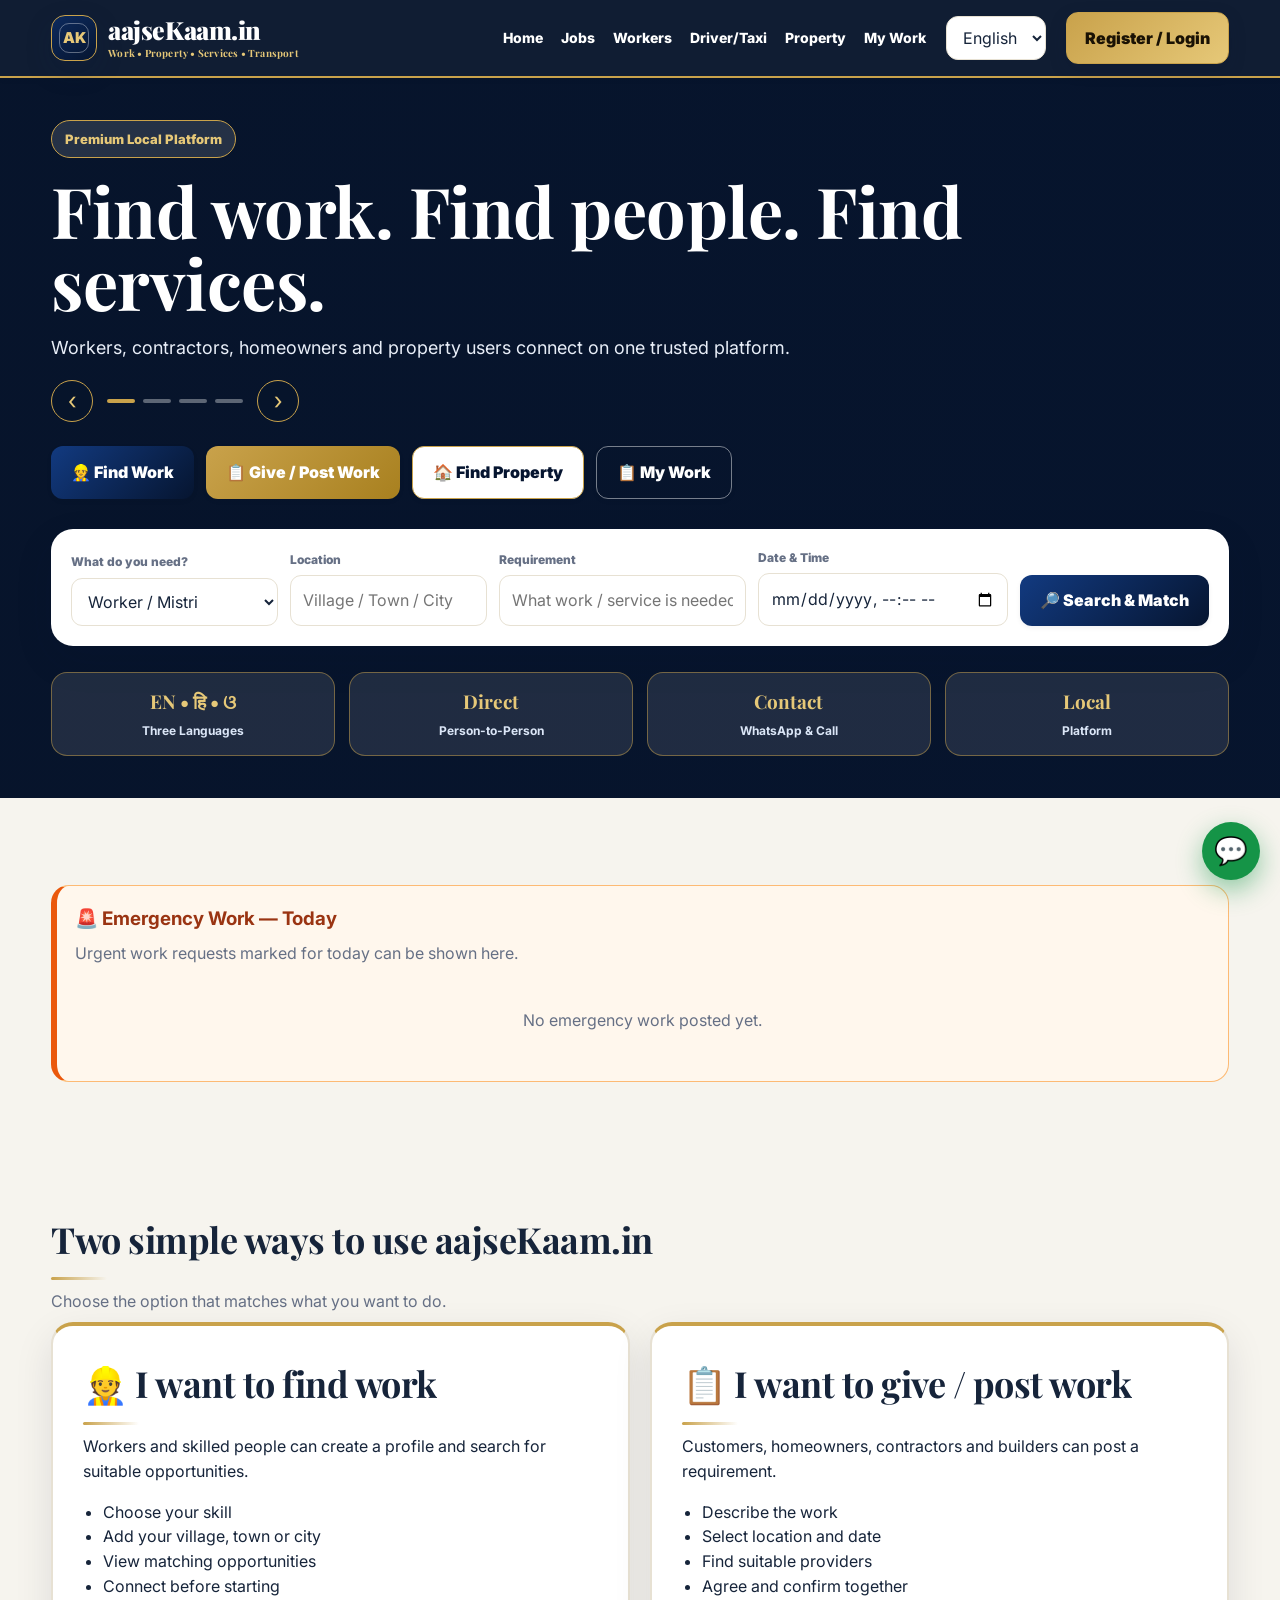
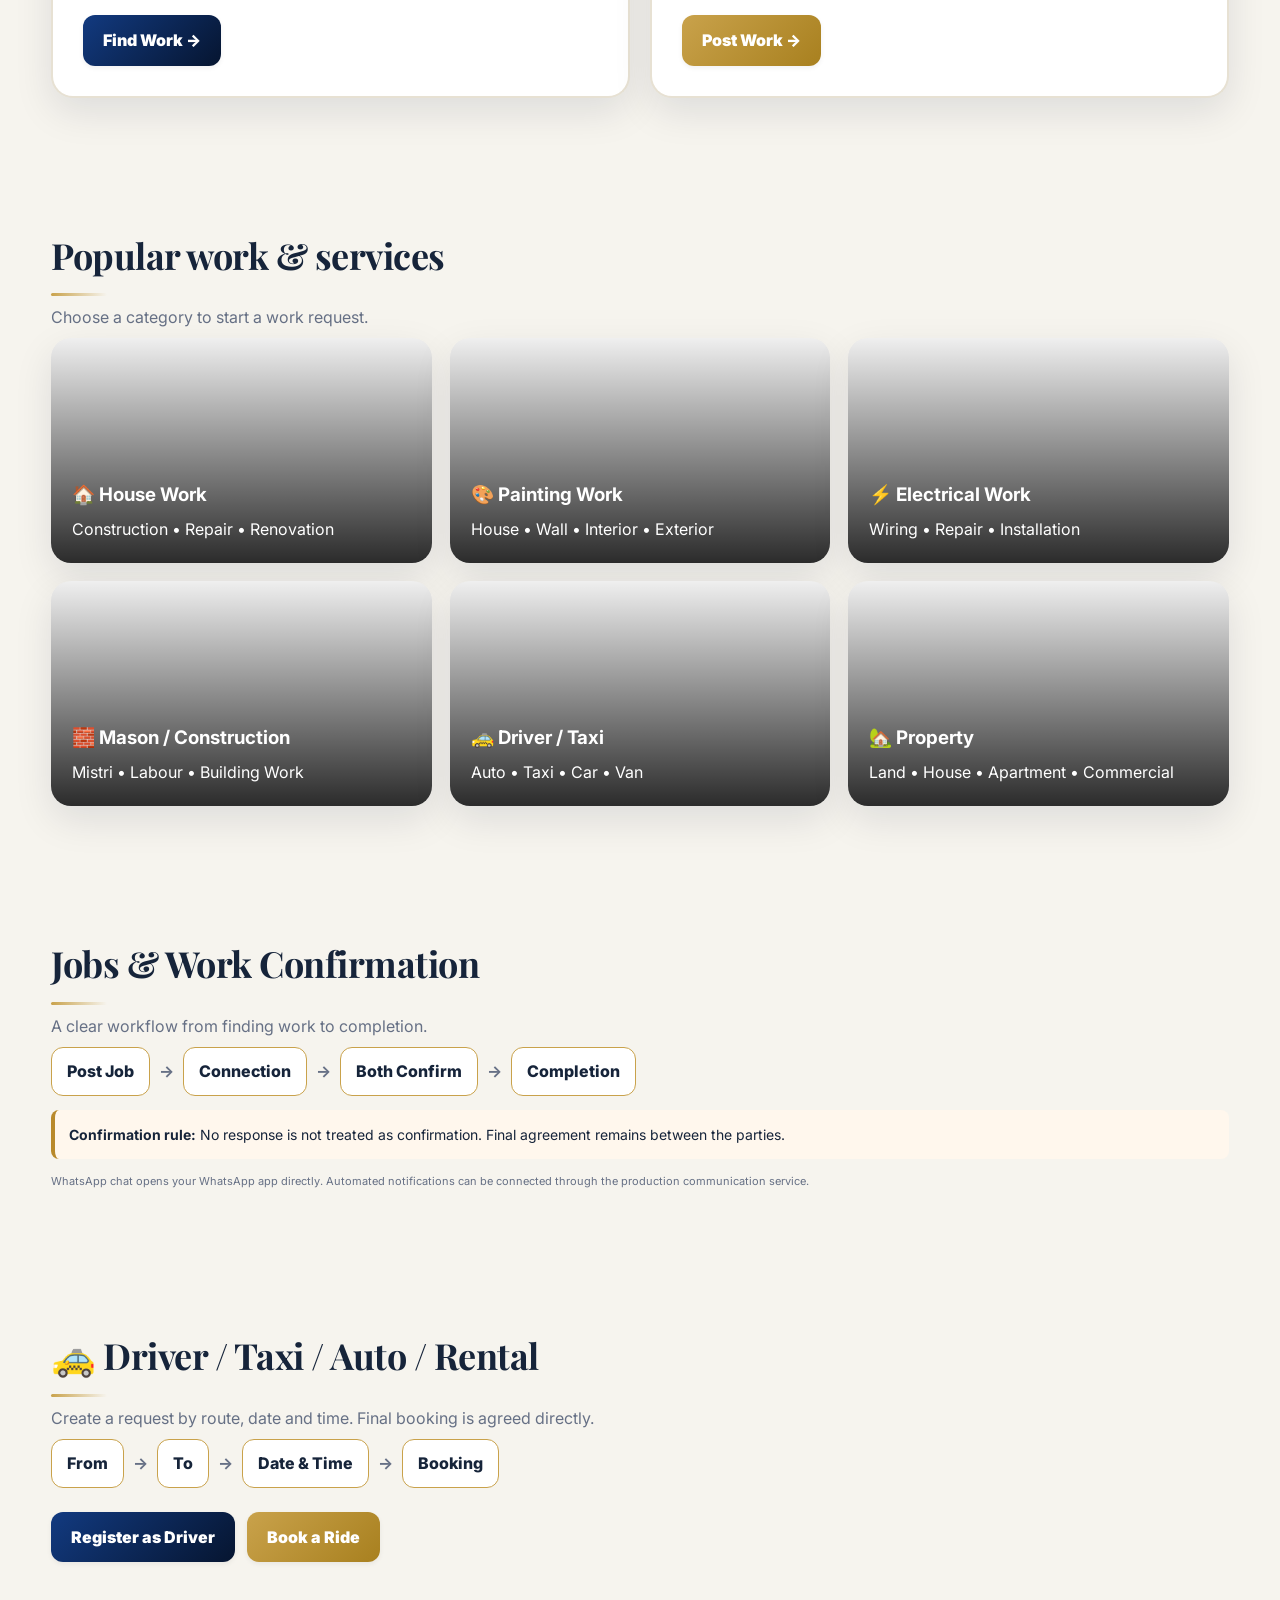
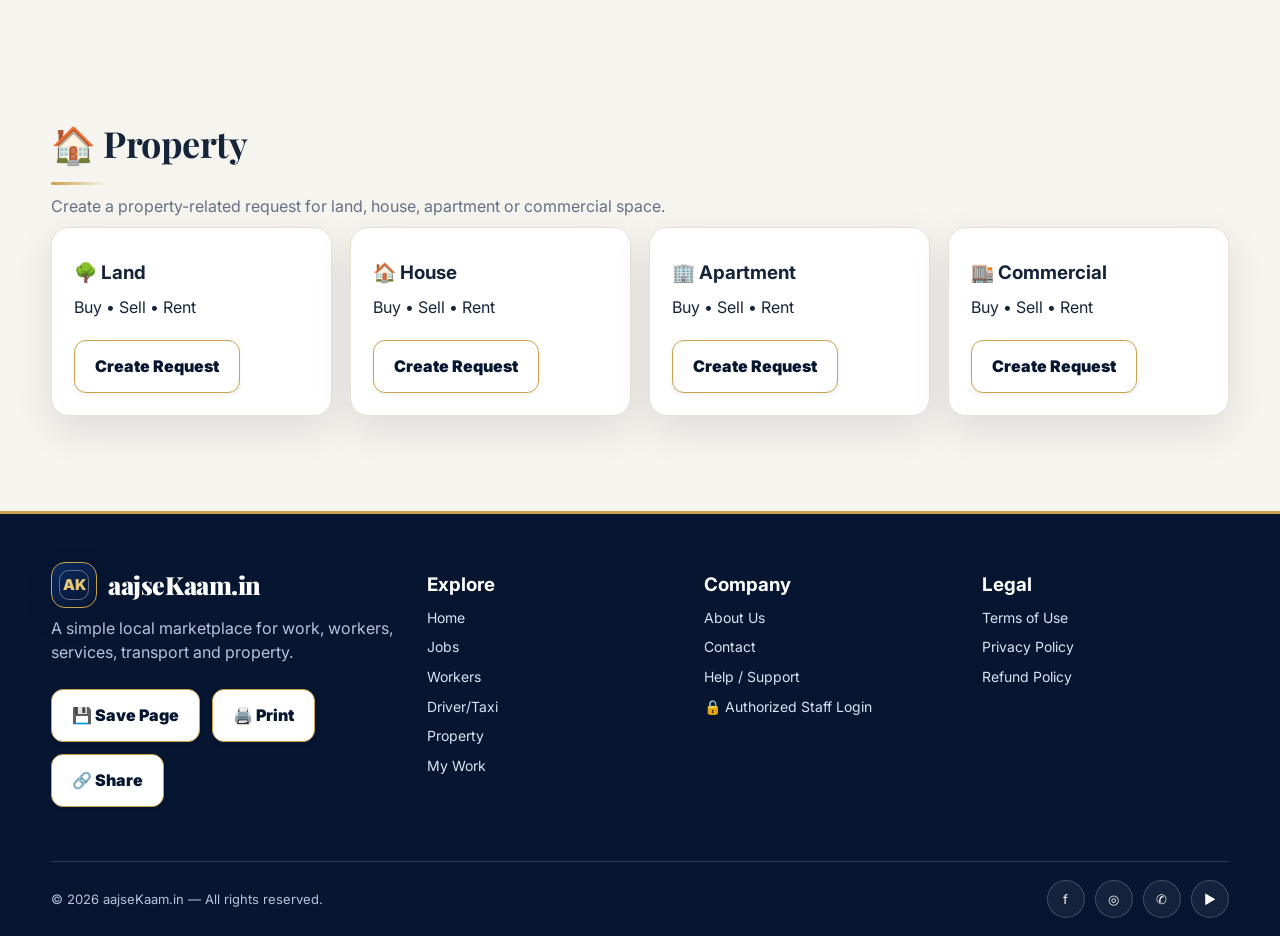
==== commit 2f2d9b0f: "Update AajseKaam website" ====
--- a/index.html
+++ b/index.html
@@ -3,196 +3,121 @@
 <head>
 <meta charset="UTF-8">
 <meta name="viewport" content="width=device-width, initial-scale=1.0">
-<meta name="theme-color" content="#071a3a">
-<meta name="description" content="aajseKaam.in — connect with work, workers, services, transport and property in one trusted local marketplace.">
-<title>aajseKaam.in | Work • Property • Services • Transport</title>
-<style>
-:root{
-  --navy:#071a3a;--navy2:#102b59;--blue:#1769e0;--blue2:#0c4bb5;
-  --orange:#ef8b2c;--green:#159447;--ink:#12233f;--muted:#64748b;
-  --bg:#f5f8fc;--white:#fff;--line:#dce5f0;--danger:#c62828;
-  --shadow:0 14px 36px rgba(7,26,58,.10);--radius:20px;
-}
-*{box-sizing:border-box}
-html{scroll-behavior:smooth}
-body{margin:0;font-family:Inter,"Segoe UI",Arial,sans-serif;color:var(--ink);background:var(--bg);line-height:1.55}
-button,input,select,textarea{font:inherit}
-button{cursor:pointer}
-button:disabled{cursor:not-allowed;opacity:.55}
-a{text-decoration:none;color:inherit}
-.container{width:min(1180px,92%);margin:auto}
-header{position:sticky;top:0;z-index:50;background:rgba(255,255,255,.97);backdrop-filter:blur(12px);border-bottom:1px solid var(--line)}
-nav{min-height:76px;display:flex;align-items:center;gap:20px}
-.brand{font-size:25px;font-weight:950;letter-spacing:-.7px;color:var(--navy);line-height:1.05}
-.brand small{display:block;font-size:10px;letter-spacing:.2px;font-weight:700;color:var(--muted);margin-top:5px}
-.navlinks{display:flex;gap:18px;margin-left:auto;font-weight:800;font-size:14px}
-.navlinks a:hover{color:var(--blue)}
-.lang{padding:10px 12px;border:1px solid var(--line);border-radius:12px;background:#fff;color:var(--ink)}
-.primary{background:var(--navy);color:#fff;border:0;border-radius:12px;padding:13px 18px;font-weight:900}
-.menuBtn{display:none;border:1px solid var(--line);background:#fff;border-radius:12px;padding:10px}
-.mobileNav{display:none;padding:0 0 16px;gap:10px;flex-wrap:wrap}
-.mobileNav a{padding:9px 12px;background:#f0f4f9;border-radius:10px;font-weight:800;font-size:13px}
-.section{padding:65px 0}
-.sectionHead{display:flex;align-items:end;justify-content:space-between;gap:20px;margin-bottom:22px}
-h1{font-size:clamp(38px,6vw,70px);line-height:1.03;letter-spacing:-2px;margin:16px 0}
-h2{font-size:clamp(27px,3vw,36px);letter-spacing:-.8px;margin:0 0 9px}
-h3{margin:8px 0}
-p{margin:8px 0}
-.muted{color:var(--muted)}
-.hero{min-height:650px;color:#fff;display:flex;align-items:center;background:
-linear-gradient(90deg,rgba(4,17,40,.94),rgba(4,17,40,.54)),
-url("https://images.unsplash.com/photo-1503387762-592deb58ef4e?auto=format&fit=crop&w=1800&q=85") center/cover}
-.hero p{max-width:760px;font-size:18px;color:#e8eef8}
-.badge{display:inline-block;background:rgba(255,255,255,.12);border:1px solid rgba(255,255,255,.24);padding:8px 13px;border-radius:999px;font-weight:850;font-size:13px}
-.actions{display:flex;flex-wrap:wrap;gap:12px;margin:24px 0}
-.btn{border:0;border-radius:12px;padding:13px 20px;font-weight:900;transition:transform .12s,box-shadow .12s}
-.btn:active{transform:scale(.98)}
-.find{background:var(--blue);color:#fff}
-.post{background:var(--orange);color:#fff}
-.light{background:#fff;color:var(--navy);border:1px solid var(--line)}
-.outline{background:transparent;color:#fff;border:1px solid rgba(255,255,255,.45)}
-.searchbox{margin-top:30px;background:#fff;color:var(--ink);border-radius:22px;padding:20px;box-shadow:var(--shadow);display:grid;grid-template-columns:1.05fr 1fr 1.25fr 1fr auto;gap:12px;align-items:end}
-.field label{display:block;font-size:12px;font-weight:850;margin-bottom:6px;color:var(--muted)}
-.field input,.field select,.field textarea{width:100%;padding:12px;border:1px solid var(--line);border-radius:11px;background:#fff;color:var(--ink);outline:none}
-.field input:focus,.field select:focus,.field textarea:focus{border-color:var(--blue);box-shadow:0 0 0 3px rgba(23,105,224,.12)}
-.two{display:grid;grid-template-columns:1fr 1fr;gap:20px}
-.rolecard{border-radius:22px;padding:30px;border:2px solid var(--line);background:#fff;box-shadow:0 5px 20px rgba(7,26,58,.04)}
-.rolecard.worker{border-color:#79adff}.rolecard.postwork{border-color:#f2b06e}
-.rolecard ul{padding-left:20px}
-.workgrid{display:grid;grid-template-columns:repeat(3,1fr);gap:18px}
-.workcard{height:225px;border-radius:20px;overflow:hidden;position:relative;color:#fff;background-size:cover;background-position:center;display:flex;align-items:end;border:0;text-align:left;width:100%;padding:0}
-.workcard:after{content:"";position:absolute;inset:0;background:linear-gradient(transparent,rgba(0,0,0,.82))}
-.workcard .content{position:relative;z-index:1;padding:21px}
-.house{background-image:url("https://images.unsplash.com/photo-1505693416388-ac5ce068fe85?auto=format&fit=crop&w=900&q=80")}
-.paint{background-image:url("https://images.unsplash.com/photo-1562259949-e8e7689d7828?auto=format&fit=crop&w=900&q=80")}
-.electric{background-image:url("https://images.unsplash.com/photo-1621905252507-b35492cc74b4?auto=format&fit=crop&w=900&q=80")}
-.mason{background-image:url("https://images.unsplash.com/photo-1504307651254-35680f356dfd?auto=format&fit=crop&w=900&q=80")}
-.driver{background-image:url("https://images.unsplash.com/photo-1549317661-bd32c8ce0db2?auto=format&fit=crop&w=900&q=80")}
-.property{background-image:url("https://images.unsplash.com/photo-1564013799919-ab600027ffc6?auto=format&fit=crop&w=900&q=80")}
-.cards{display:grid;grid-template-columns:repeat(4,1fr);gap:18px}
-.card{background:#fff;border:1px solid var(--line);border-radius:18px;padding:22px;box-shadow:0 5px 20px rgba(7,26,58,.05)}
-.card .btn{margin-top:12px}
-.avail{color:var(--green);font-weight:900}
-.dot{display:inline-block;width:9px;height:9px;border-radius:50%;background:var(--green);margin-right:6px}
-.workflow{display:flex;flex-wrap:wrap;gap:9px;align-items:center}
-.step{padding:11px 15px;background:#fff;border:1px solid var(--line);border-radius:12px;font-weight:800}
-.arrow{color:var(--muted);font-weight:bold}
-.notice{padding:14px;border-left:4px solid var(--orange);background:#fff7ed;border-radius:8px;margin:14px 0;font-size:14px}
-.dashwrap{display:grid;grid-template-columns:repeat(4,1fr);gap:16px;margin-bottom:24px}
-.kpicard{background:#fff;border:1px solid var(--line);border-radius:17px;padding:20px;text-align:center}
-.kpi{font-size:32px;font-weight:950;color:var(--blue)}
-.tablewrap{overflow-x:auto;border:1px solid var(--line);border-radius:16px;background:#fff}
-table{width:100%;border-collapse:collapse;background:#fff}
-th,td{padding:13px;border-bottom:1px solid var(--line);text-align:left;font-size:13px}
-th{background:#f4f7fb;color:var(--navy)}
-.empty{text-align:center;padding:30px;color:var(--muted)}
-.pagination{display:flex;gap:8px;justify-content:center;margin-top:15px}
-.pagination button{border:1px solid var(--line);background:#fff;border-radius:9px;padding:8px 12px}
-.resultlist{display:grid;gap:12px;margin-top:18px}
-.resultitem{background:#fff;border:1px solid var(--line);border-radius:14px;padding:16px 18px;display:flex;justify-content:space-between;align-items:center;gap:12px;flex-wrap:wrap}
-.status{display:inline-flex;align-items:center;gap:5px;font-weight:850;color:var(--green)}
-footer{background:linear-gradient(135deg,#071a3a,#103c88);color:#fff;padding:48px 0 0;margin-top:30px}
-.footergrid{display:grid;grid-template-columns:1.4fr 1fr 1fr 1fr;gap:30px;padding-bottom:30px}
-.footergrid a{display:block;color:#d9e4f5;margin:8px 0;font-size:14px}
-.footergrid a:hover{color:#fff}
-.footerText{color:#b7c4dc}
-.footbottom{border-top:1px solid rgba(255,255,255,.16);padding:18px 0;display:flex;flex-wrap:wrap;gap:12px;align-items:center;justify-content:space-between;font-size:13px;color:#b7c4dc}
-.footicons{display:flex;gap:10px}
-.footicons button{width:38px;height:38px;border-radius:50%;border:1px solid rgba(255,255,255,.2);background:rgba(255,255,255,.06);color:#fff}
-.modal{position:fixed;inset:0;background:rgba(3,12,28,.72);display:none;align-items:center;justify-content:center;z-index:100;padding:18px;backdrop-filter:blur(4px)}
-.modal.show{display:flex}
-.modalbox{background:#fff;width:min(850px,100%);max-height:92vh;overflow-y:auto;border-radius:22px;padding:26px;box-shadow:0 20px 60px rgba(0,0,0,.3)}
-.close{float:right;border:0;background:#eef3f8;border-radius:10px;padding:8px 12px;font-weight:bold}
-.formgrid{display:grid;grid-template-columns:1fr 1fr;gap:13px}
-.full{grid-column:1/-1}
-.plan{display:grid;grid-template-columns:repeat(3,1fr);gap:12px}
-.plan label{border:2px solid var(--line);padding:14px;border-radius:14px;cursor:pointer;display:block}
-.plan label:has(input:checked){border-color:var(--blue);background:#f0f7ff}
-.plan input{margin-right:8px}
-.toast{position:fixed;bottom:22px;left:50%;transform:translateX(-50%) translateY(20px);background:var(--navy);color:#fff;padding:13px 20px;border-radius:12px;font-weight:750;z-index:200;opacity:0;pointer-events:none;transition:.25s;box-shadow:var(--shadow);max-width:92%;text-align:center}
-.toast.show{opacity:1;transform:translateX(-50%) translateY(0)}
-.hidden{display:none!important}
-.smallNote{font-size:12px;color:var(--muted)}
-.danger{color:var(--danger)}
-@media print{
-  header,.actions,.searchbox,footer,.modal,.toast,.pagination,.noPrint{display:none!important}
-  .section{padding:12px 0;page-break-inside:avoid}
-  body{background:#fff;color:#000}
-  .card,.rolecard,.kpicard,.tablewrap{border:1px solid #ccc;box-shadow:none}
-  a{text-decoration:underline;color:#000}
-}
-@media(max-width:1000px){
-  .navlinks{display:none}.menuBtn{display:block;margin-left:auto}
-  .searchbox{grid-template-columns:1fr 1fr}
-  .workgrid{grid-template-columns:1fr 1fr}.cards{grid-template-columns:1fr 1fr}
-  .footergrid{grid-template-columns:1fr 1fr}.dashwrap{grid-template-columns:1fr 1fr}
-  .plan{grid-template-columns:1fr 1fr}
-}
-@media(max-width:620px){
-  .section{padding:44px 0}.hero{min-height:760px}
-  .searchbox,.two,.formgrid{grid-template-columns:1fr}
-  .full{grid-column:auto}.workgrid,.cards,.plan,.dashwrap{grid-template-columns:1fr}
-  .footergrid{grid-template-columns:1fr}.footbottom{justify-content:center;text-align:center}
-  h1{letter-spacing:-1px}.brand{font-size:21px}
-}
-</style>
+<meta name="theme-color" content="#061530">
+<meta name="description" content="aajseKaam.in — a local platform for work opportunities, services, transport and property connections.">
+<meta property="og:title" content="aajseKaam.in | Work, Services, Transport & Property">
+<meta property="og:description" content="A simple local platform connecting workers, customers, service providers, drivers and property users.">
+<meta property="og:type" content="website">
+<title>aajseKaam.in | Work, Services, Transport & Property</title>
+<link rel="preconnect" href="https://fonts.googleapis.com"><link href="https://fonts.googleapis.com/css2?family=Playfair+Display:wght@600;700&family=Inter:wght@400;600;800&display=swap" rel="stylesheet">
+<link rel="stylesheet" href="css/style.css">
 </head>
 <body>
+
+<!--
+aajseKaam.in MASTER SECURITY RULE — INCLUDING PRIVATE OFFICE RECORDS:
+This index.html is the presentation layer. It must NEVER be treated as the security boundary.
+Production must enforce authentication, server-side authorization, tenant/role isolation, OTP verification,
+rate limiting, input validation, CSRF protection, audit logs, encrypted transport, encrypted/controlled storage,
+backups, immutable/append-only job history, and server-generated IDs/timestamps.
+No worker, contractor, customer or browser user may edit another user's records from the client.
+-->
+
 <header>
   <nav class="container">
-    <a href="#home" class="brand">aajseKaam.in<small>Work • Property • Services • Transport</small></a>
+    <a href="#home" class="brandWrap" aria-label="aajseKaam.in Home"><span class="brandMark"><span>AK</span></span><span class="brand">aajseKaam.in<small data-i18n="tagline">Work • Property • Services • Transport</small></span></a>
     <div class="navlinks">
-      <a href="#home">Home</a><a href="#jobs">Jobs</a><a href="#workers">Workers</a>
-      <a href="#transport">Driver/Taxi</a><a href="#property">Property</a><a href="#dashboard">Dashboard</a>
-    </div>
+  <a href="#home" data-i18n="home">Home</a>
+  <a href="#jobs" data-i18n="jobs">Jobs</a>
+  <a href="#choose" data-i18n="workers">Workers</a>
+  <a href="#transport" data-i18n="driverTaxi">Driver/Taxi</a>
+  <a href="#property" data-i18n="property">Property</a>
+  <a href="#workTracking" data-track="nav" onclick="openMyWork();return false">My Work</a>
+</div>
     <select id="language" class="lang" aria-label="Language" onchange="setLanguage(this.value)">
       <option value="en">English</option><option value="hi">हिन्दी</option><option value="or">ଓଡ଼ିଆ</option>
     </select>
-    <button class="primary" onclick="openRegistration()">Register / Login</button>
+    <button class="primary" data-i18n="registerLogin" onclick="openRegistration()">Register / Login</button>
     <button class="menuBtn" onclick="toggleMobileNav()" aria-label="Open menu">☰</button>
   </nav>
   <div id="mobileNav" class="container mobileNav">
-    <a href="#home">Home</a><a href="#jobs">Jobs</a><a href="#workers">Workers</a>
-    <a href="#transport">Driver/Taxi</a><a href="#property">Property</a><a href="#dashboard">Dashboard</a>
-  </div>
+  <a href="#home" data-i18n="home">Home</a>
+  <a href="#jobs" data-i18n="jobs">Jobs</a>
+  <a href="#choose" data-i18n="workers">Workers</a>
+  <a href="#transport" data-i18n="driverTaxi">Driver/Taxi</a>
+  <a href="#property" data-i18n="property">Property</a>
+  <a href="#workTracking" data-track="nav" onclick="openMyWork();return false">My Work</a>
+</div>
 </header>
 
 <main>
-<section id="home" class="hero">
-<div class="container">
-  <span class="badge">🏠 Local • Simple • Trusted Marketplace</span>
-  <h1 id="heroTitle">Find work. Find people. Find services.</h1>
-  <p id="heroText">aajseKaam.in helps workers, contractors, builders, homeowners, property users and service providers connect through one simple platform.</p>
-  <div class="actions">
-    <button class="btn find" onclick="location.href='#choose'">👷 Find Work</button>
-    <button class="btn post" onclick="openPostWork()">📋 Give / Post Work</button>
-    <button class="btn light" onclick="location.href='#property'">🏠 Find Property</button>
+<section id="home" class="hero heroSlider"><div class="slideBgs"><div class="slideBg active" style="background-image:url('https://images.unsplash.com/photo-1564013799919?auto=format&fit=crop&w=1800&q=80')"></div><div class="slideBg" style="background-image:url('https://images.unsplash.com/photo-1504307651254?auto=format&fit=crop&w=1800&q=80')"></div><div class="slideBg" style="background-image:url('https://images.unsplash.com/photo-1621905252507?auto=format&fit=crop&w=1800&q=80')"></div><div class="slideBg" style="background-image:url('https://images.unsplash.com/photo-1503387762-592deb58ef4e?auto=format&fit=crop&w=1800&q=80')"></div></div>
+<div class="container">
+  <div class="slideTexts"><div class="slideTxt active"><span class="badge" data-i18n="s1B"></span><h1 data-i18n="s1T"></h1><p data-i18n="s1P"></p></div><div class="slideTxt"><span class="badge" data-i18n="s2B"></span><h1 data-i18n="s2T"></h1><p data-i18n="s2P"></p></div><div class="slideTxt"><span class="badge" data-i18n="s3B"></span><h1 data-i18n="s3T"></h1><p data-i18n="s3P"></p></div><div class="slideTxt"><span class="badge" data-i18n="s4B"></span><h1 data-i18n="s4T"></h1><p data-i18n="s4P"></p></div></div><div class="sliderCtrl"><button class="sArrow" id="sPrev" aria-label="Previous">&#8249;</button><div class="sDots" id="sDots"></div><button class="sArrow" id="sNext" aria-label="Next">&#8250;</button></div><div class="actions">
+    <button class="btn find" data-i18n="findWork" onclick="location.href='#choose'">👷 Find Work</button>
+    <button class="btn post" data-i18n="givePostWork" onclick="openPostWork()">📋 Give / Post Work</button>
+    <button class="btn light" data-i18n="findProperty" onclick="location.href='#property'">🏠 Find Property</button>
+    <button class="btn outline" data-track="myWork" onclick="openMyWork()">📋 My Work</button>
   </div>
   <div class="searchbox">
-    <div class="field"><label>What do you need?</label>
-      <select id="searchRole"><option>Worker / Mistri</option><option>Contractor</option><option>Builder</option><option>Driver / Taxi</option><option>Service</option><option>Property</option></select>
-    </div>
-    <div class="field"><label>Location</label><input id="searchLocation" placeholder="Village / Town / City"></div>
-    <div class="field"><label>Requirement</label><input id="searchRequirement" placeholder="What work / service is needed?"></div>
-    <div class="field"><label>Date & Time</label><input id="searchDate" type="datetime-local"></div>
-    <button class="btn find" onclick="doSearch()">🔎 Search & Match</button>
+    <div class="field"><label data-i18n="searchNeed">What do you need?</label>
+      <select id="searchRole">
+        <option value="workerMistri" data-i18n="optWorkerMistri">Worker / Mistri</option>
+        <option value="contractor" data-i18n="optContractor">Contractor</option>
+        <option value="builder" data-i18n="optBuilder">Builder</option>
+        <option value="driverTaxi" data-i18n="optDriverTaxi">Driver / Taxi</option>
+        <option value="service" data-i18n="optServiceGeneric">Service</option>
+        <option value="property" data-i18n="optPropertyGeneric">Property</option>
+      </select>
+    </div>
+    <div class="field"><label data-i18n="searchLocation">Location</label><input id="searchLocation" data-i18n-placeholder="placeholderLocation" placeholder="Village / Town / City"></div>
+    <div class="field"><label data-i18n="searchRequirement">Requirement</label><input id="searchRequirement" data-i18n-placeholder="placeholderRequirement" placeholder="What work / service is needed?"></div>
+    <div class="field"><label data-i18n="searchDate">Date &amp; Time</label><input id="searchDate" type="datetime-local"></div>
+    <button class="btn find" data-i18n="searchMatch" onclick="doSearch()">🔎 Search &amp; Match</button>
+  </div>
+  <div class="trustBar">
+    <div class="trustItem"><b>EN • हि • ଓ</b><span data-i18n="trustLang">Three Languages</span></div>
+    <div class="trustItem"><b data-i18n="trustDirectB">Direct</b><span data-i18n="trustDirect">Connect Directly</span></div>
+    <div class="trustItem"><b data-i18n="trustContactB">Contact</b><span data-i18n="trustContact">WhatsApp &amp; Call</span></div>
+    <div class="trustItem"><b data-i18n="trustLocalB">Local</b><span data-i18n="trustLocal">Platform</span></div>
+  </div>
+</div>
+</section>
+
+
+<section id="emergencyWork" class="section">
+<div class="container">
+  <div class="emergencyBanner">
+    <h3 data-i18n="emergencyTitle">🚨 Emergency Work — Today</h3>
+    <p class="muted" data-i18n="emergencySub">Urgent work requests marked for today can be shown here.</p>
+    <div id="emergencyList" class="emergencyList"><div class="empty" data-i18n="noEmergency">No emergency work posted yet.</div></div>
   </div>
 </div>
 </section>
 
 <section id="choose" class="section">
 <div class="container">
-  <h2>Two simple ways to use aajseKaam.in</h2><p class="muted">Choose the option that matches what you want to do.</p>
+  <h2 data-i18n="chooseHeading">Two simple ways to use aajseKaam.in</h2><p class="muted" data-i18n="chooseSub">Choose the option that matches what you want to do.</p>
   <div class="two">
-    <div class="rolecard worker"><h2>👷 I want to find work</h2>
-      <p>Workers and skilled people can create a profile and search for suitable opportunities.</p>
-      <ul><li>Choose your skill</li><li>Add your village, town or city</li><li>View matching opportunities</li><li>Connect before starting</li></ul>
-      <button class="btn find" onclick="openRegistration('Worker')">Find Work →</button>
-    </div>
-    <div class="rolecard postwork"><h2>📋 I want to give / post work</h2>
-      <p>Customers, homeowners, contractors and builders can post a requirement.</p>
-      <ul><li>Describe the work</li><li>Select location and date</li><li>Find suitable providers</li><li>Agree and confirm together</li></ul>
-      <button class="btn post" onclick="openPostWork()">Post Work →</button>
+    <div class="rolecard worker"><h2 data-i18n="findWorkCardTitle">👷 I want to find work</h2>
+      <p data-i18n="findWorkCardText">Workers and skilled people can create a profile and search for suitable opportunities.</p>
+      <ul>
+        <li data-i18n="findWorkLi1">Choose your skill</li>
+        <li data-i18n="findWorkLi2">Add your village, town or city</li>
+        <li data-i18n="findWorkLi3">View matching opportunities</li>
+        <li data-i18n="findWorkLi4">Connect before starting</li>
+      </ul>
+      <button class="btn find" data-i18n="findWorkCardBtn" onclick="openRegistration('Worker')">Find Work →</button>
+    </div>
+    <div class="rolecard postwork"><h2 data-i18n="postWorkCardTitle">📋 I want to give / post work</h2>
+      <p data-i18n="postWorkCardText">Customers, homeowners, contractors and builders can post a requirement.</p>
+      <ul>
+        <li data-i18n="postWorkLi1">Describe the work</li>
+        <li data-i18n="postWorkLi2">Select location and date</li>
+        <li data-i18n="postWorkLi3">Find suitable providers</li>
+        <li data-i18n="postWorkLi4">Agree and confirm together</li>
+      </ul>
+      <button class="btn post" data-i18n="postWorkCardBtn" onclick="openPostWork()">Post Work →</button>
     </div>
   </div>
 </div>
@@ -200,243 +125,264 @@
 
 <section class="section">
 <div class="container">
-  <h2>Popular work & services</h2><p class="muted">Choose a category to start a work request.</p>
+  <h2 data-i18n="popularHeading">Popular work &amp; services</h2><p class="muted" data-i18n="popularSub">Choose a category to start a work request.</p>
   <div class="workgrid">
-    <button class="workcard house" onclick="quickCategory('House Work')"><div class="content"><h3>🏠 House Work</h3><div>Construction • Repair • Renovation</div></div></button>
-    <button class="workcard paint" onclick="quickCategory('Painting Work')"><div class="content"><h3>🎨 Painting Work</h3><div>House • Wall • Interior • Exterior</div></div></button>
-    <button class="workcard electric" onclick="quickCategory('Electrical Work')"><div class="content"><h3>⚡ Electrical Work</h3><div>Wiring • Repair • Installation</div></div></button>
-    <button class="workcard mason" onclick="quickCategory('Mason / Construction')"><div class="content"><h3>🧱 Mason / Construction</h3><div>Mistri • Labour • Building Work</div></div></button>
-    <button class="workcard driver" onclick="openPostWork('Driver / Taxi')"><div class="content"><h3>🚕 Driver / Taxi</h3><div>Auto • Taxi • Car • Van</div></div></button>
-    <button class="workcard property" onclick="location.href='#property'"><div class="content"><h3>🏡 Property</h3><div>Land • House • Apartment • Commercial</div></div></button>
-  </div>
-</div>
-</section>
-
-<section id="workers" class="section">
-<div class="container">
-  <h2>Available People & Services</h2><p class="muted">Only records created in this browser are shown in this offline version.</p>
+    <button class="workcard house" onclick="quickCategory('houseWork')"><div class="content"><h3 data-i18n="houseWorkTitle">🏠 House Work</h3><div data-i18n="houseWorkDesc">Construction • Repair • Renovation</div></div></button>
+    <button class="workcard paint" onclick="quickCategory('paintingWork')"><div class="content"><h3 data-i18n="paintingTitle">🎨 Painting Work</h3><div data-i18n="paintingDesc">House • Wall • Interior • Exterior</div></div></button>
+    <button class="workcard electric" onclick="quickCategory('electricalWork')"><div class="content"><h3 data-i18n="electricalTitle">⚡ Electrical Work</h3><div data-i18n="electricalDesc">Wiring • Repair • Installation</div></div></button>
+    <button class="workcard mason" onclick="quickCategory('masonConstruction')"><div class="content"><h3 data-i18n="masonTitle">🧱 Mason / Construction</h3><div data-i18n="masonDesc">Mistri • Labour • Building Work</div></div></button>
+    <button class="workcard driver" onclick="openPostWork('driverTaxi')"><div class="content"><h3 data-i18n="driverCardTitle">🚕 Driver / Taxi</h3><div data-i18n="driverCardDesc">Auto • Taxi • Car • Van</div></div></button>
+    <button class="workcard property" onclick="location.href='#property'"><div class="content"><h3 data-i18n="propertyCardTitle">🏡 Property</h3><div data-i18n="propertyCardDesc">Land • House • Apartment • Commercial</div></div></button>
+  </div>
+</div>
+</section>
+
+
+
+
+
+<section id="jobs" class="section">
+<div class="container">
+  <h2 data-i18n="jobsHeading">Jobs &amp; Work Confirmation</h2><p class="muted" data-i18n="jobsSub">A clear workflow from finding work to completion.</p>
+  <div class="workflow"><span class="step" data-i18n="stepPostJob">Post Job</span><span class="arrow">→</span><span class="step" data-i18n="stepConnection">Connection</span><span class="arrow">→</span><span class="step" data-i18n="stepBothConfirm">Both Confirm</span><span class="arrow">→</span><span class="step" data-i18n="stepCompletion">Completion</span></div>
+  <div class="notice"><b data-i18n="confirmRuleTitle">Confirmation rule:</b> <span data-i18n="confirmRuleText">No response is not treated as confirmation. Final agreement remains between the parties.</span></div>
+  <p class="waNote" data-i18n="waAutomationNote">WhatsApp chat opens your WhatsApp app directly. Automated notifications can be connected through the production communication service.</p>
+  <div id="searchResults" class="resultlist hidden"></div>
+</div>
+</section>
+
+<section id="transport" class="section">
+<div class="container">
+  <h2 data-i18n="transportHeading">🚕 Driver / Taxi / Auto / Rental</h2><p class="muted" data-i18n="transportSub">Create a request by route, date and time. Final booking is agreed directly.</p>
+  <div class="workflow"><span class="step" data-i18n="stepFrom">From</span><span class="arrow">→</span><span class="step" data-i18n="stepTo">To</span><span class="arrow">→</span><span class="step" data-i18n="stepDateTime">Date &amp; Time</span><span class="arrow">→</span><span class="step" data-i18n="stepBooking">Booking</span></div>
+  <div class="actions"><button class="btn find" data-i18n="registerAsDriverBtn" onclick="openRegistration('Driver')">Register as Driver</button><button class="btn post" data-i18n="bookRideBtn" onclick="openPostWork('driverTaxi')">Book a Ride</button></div>
+</div>
+</section>
+
+<section id="property" class="section">
+<div class="container">
+  <h2 data-i18n="propertyHeading">🏠 Property</h2><p class="muted" data-i18n="propertySub">Create a property-related request for land, house, apartment or commercial space.</p>
   <div class="cards">
-    <div class="card"><div>👷</div><h3>Worker</h3><div class="avail"><span class="dot"></span>Profile registration</div><p class="muted">Skills • Location • Work type</p><button class="btn light" onclick="openRegistration('Worker')">Register</button></div>
-    <div class="card"><div>👷‍♂️</div><h3>Contractor / Builder</h3><div class="avail"><span class="dot"></span>Profile registration</div><p class="muted">Projects • Workers needed • Area</p><button class="btn light" onclick="openRegistration('Contractor')">Register</button></div>
-    <div class="card"><div>🚕</div><h3>Driver</h3><div class="avail"><span class="dot"></span>Profile registration</div><p class="muted">Auto • Taxi • Car • Van</p><button class="btn light" onclick="openRegistration('Driver')">Register</button></div>
-    <div class="card"><div>🏠</div><h3>Property</h3><div class="avail"><span class="dot"></span>Listing request</div><p class="muted">Buy • Sell • Rent</p><button class="btn light" onclick="openPostWork('Property')">Post Request</button></div>
-  </div>
-</div>
-</section>
-
-<section id="jobs" class="section">
-<div class="container">
-  <h2>Jobs & Work Confirmation</h2><p class="muted">A clear workflow from finding work to completion.</p>
-  <div class="workflow"><span class="step">Post Job</span><span class="arrow">→</span><span class="step">Search & Matching</span><span class="arrow">→</span><span class="step">Connection</span><span class="arrow">→</span><span class="step">Agreement</span><span class="arrow">→</span><span class="step">Both Confirm</span><span class="arrow">→</span><span class="step">Start Work</span><span class="arrow">→</span><span class="step">Progress</span><span class="arrow">→</span><span class="step">Payment Record</span><span class="arrow">→</span><span class="step">Completion</span></div>
-  <div class="notice"><b>Confirmation rule:</b> No response is not treated as confirmation. Final agreement remains between the parties.</div>
-  <div id="searchResults" class="resultlist hidden"></div>
-</div>
-</section>
-
-<section id="transport" class="section">
-<div class="container">
-  <h2>🚕 Driver / Taxi / Auto / Rental</h2><p class="muted">Create a request by route, date and time. Final booking is agreed directly.</p>
-  <div class="workflow"><span class="step">From</span><span class="arrow">→</span><span class="step">To</span><span class="arrow">→</span><span class="step">Date & Time</span><span class="arrow">→</span><span class="step">Available Driver</span><span class="arrow">→</span><span class="step">Request</span><span class="arrow">→</span><span class="step">Accept</span><span class="arrow">→</span><span class="step">Booking</span></div>
-  <div class="actions"><button class="btn find" onclick="openRegistration('Driver')">Register as Driver</button><button class="btn post" onclick="openPostWork('Driver / Taxi')">Book a Ride</button></div>
-</div>
-</section>
-
-<section id="property" class="section">
-<div class="container">
-  <h2>🏠 Property</h2><p class="muted">Create a property-related request for land, house, apartment or commercial space.</p>
-  <div class="cards">
-    <div class="card"><h3>🌳 Land</h3><p>Buy • Sell • Rent</p><button class="btn light" onclick="openPostWork('Property')">Create Request</button></div>
-    <div class="card"><h3>🏠 House</h3><p>Buy • Sell • Rent</p><button class="btn light" onclick="openPostWork('Property')">Create Request</button></div>
-    <div class="card"><h3>🏢 Apartment</h3><p>Buy • Sell • Rent</p><button class="btn light" onclick="openPostWork('Property')">Create Request</button></div>
-    <div class="card"><h3>🏬 Commercial</h3><p>Buy • Sell • Rent</p><button class="btn light" onclick="openPostWork('Property')">Create Request</button></div>
-  </div>
-</div>
-</section>
-
-<section id="dashboard" class="section">
-<div class="container">
-  <div class="sectionHead"><div><h2>📊 Dashboard</h2><p class="muted">Live counts from this browser only — no fake demo numbers.</p></div><button class="btn light noPrint" onclick="refreshDashboard()">↻ Refresh</button></div>
-  <div class="dashwrap">
-    <div class="kpicard"><div class="kpi" id="memberCount">0</div><div class="muted">Registered Profiles</div></div>
-    <div class="kpicard"><div class="kpi" id="jobCount">0</div><div class="muted">Posted Requests</div></div>
-    <div class="kpicard"><div class="kpi" id="driverCount">0</div><div class="muted">Driver Profiles</div></div>
-    <div class="kpicard"><div class="kpi" id="propertyCount">0</div><div class="muted">Property Requests</div></div>
-  </div>
-  <div class="tablewrap"><table><thead><tr><th>Request / Profile</th><th>Location</th><th>Type</th><th>Status</th></tr></thead><tbody id="dashboardBody"><tr><td colspan="4" class="empty">No local records yet. Register or post a request to begin.</td></tr></tbody></table></div>
-  <div class="actions noPrint"><button class="btn light" onclick="printDashboard()">🖨️ Print Dashboard</button><button class="btn light" onclick="exportRecords()">💾 Save Records</button><button class="btn light" onclick="clearLocalRecords()">Clear Local Records</button></div>
-  <p class="smallNote">Privacy note: this single-file version stores records only in your browser's local storage. It is not yet connected to Firebase or a secure production database.</p>
+    <div class="card"><h3 data-i18n="landTitle">🌳 Land</h3><p data-i18n="buySellRent">Buy • Sell • Rent</p><button class="btn light" data-i18n="createRequestBtn" onclick="openPostWork('property')">Create Request</button></div>
+    <div class="card"><h3 data-i18n="houseTitle2">🏠 House</h3><p data-i18n="buySellRent">Buy • Sell • Rent</p><button class="btn light" data-i18n="createRequestBtn" onclick="openPostWork('property')">Create Request</button></div>
+    <div class="card"><h3 data-i18n="apartmentTitle">🏢 Apartment</h3><p data-i18n="buySellRent">Buy • Sell • Rent</p><button class="btn light" data-i18n="createRequestBtn" onclick="openPostWork('property')">Create Request</button></div>
+    <div class="card"><h3 data-i18n="commercialTitle">🏬 Commercial</h3><p data-i18n="buySellRent">Buy • Sell • Rent</p><button class="btn light" data-i18n="createRequestBtn" onclick="openPostWork('property')">Create Request</button></div>
+  </div>
+</div>
+</section>
+
+<section id="workTracking" class="section hidden">
+<div class="container">
+<div class="sectionHead"><div><h2 data-track="heading">🛠️ Daily Work Tracking & Confirmation</h2><p class="muted" data-track="sub">Start work, send progress, record problems, complete the day and keep a date-wise confirmation history.</p></div><button class="btn light noPrint" onclick="closeMyWork()">✕ Close</button></div>
+<div class="trackGrid">
+<div class="trackCard">
+<h3 data-track="workerTitle">👷 Worker / Service Update</h3>
+<p class="smallNote" data-track="workerSub">The worker can record the starting photo, work details, completion photo and problems for each working day.</p>
+<div class="formgrid">
+<div class="field"><label data-track="workId">Work ID</label><input id="trackWorkId" placeholder="JOB-..." maxlength="60"></div>
+<div class="field"><label data-track="ownerMobile">Owner / Contractor Mobile</label><input id="trackOwnerMobile" inputmode="numeric" maxlength="10" placeholder="10-digit mobile"></div>
+<div class="field"><label data-track="workDate">Work Date</label><input id="trackDate" type="date"></div>
+<div class="field"><label data-track="workStatus">Update Type</label><select id="trackStatus"><option value="started">▶️ Start Work</option><option value="progress">📸 Daily Progress</option><option value="completed">✅ Complete Work</option><option value="problem">⚠️ Report Problem</option></select></div>
+<div class="field full"><label data-track="workPhoto">Work Photo</label><input id="trackPhoto" type="file" accept="image/*"><img id="trackPhotoPreview" class="photoPreview" alt="Work photo preview"></div>
+<div class="field full"><label data-track="workDetails">Work Details</label><textarea id="trackDetails" rows="3" maxlength="1000" placeholder="What work was started / completed today?"></textarea></div>
+<div class="field full"><label data-track="problem">Problem / Delay / Material Need</label><textarea id="trackProblem" rows="2" maxlength="600" placeholder="Write any problem, delay or material requirement"></textarea></div>
+</div>
+<div class="trackActions"><button class="btn find" onclick="saveWorkUpdate()" data-track="saveUpdate">Save Work Update</button><button class="btn light" onclick="shareWorkUpdate()" data-track="sendUpdate">💬 Send to Owner / Contractor</button></div>
+<div class="notice" data-track="confirmationRule">A response is not treated as confirmation unless the recipient actively confirms it.</div>
+</div>
+<div class="trackCard">
+<h3 data-track="historyTitle">📅 Date-wise Attendance & Confirmation</h3>
+<p class="smallNote" data-track="historySub">Each update keeps its date, time, sender and confirmation status. Pending means not confirmed.</p>
+<div id="workHistory" class="updateList"><div class="empty" data-track="emptyHistory">No work updates yet.</div></div>
+<div class="confirmBox"><b data-track="confirmTitle">Owner / Contractor Confirmation</b><p class="smallNote" data-track="confirmSub">Use the Work ID and date from the message to confirm receipt and work status.</p><div class="formgrid"><div class="field"><label data-track="confirmId">Work ID</label><input id="confirmWorkId"></div><div class="field"><label data-track="confirmDate">Date</label><input id="confirmDate" type="date"></div></div><div class="trackActions"><button class="btn find" onclick="confirmWorkUpdate()" data-track="confirmBtn">✅ Confirm Received / Work</button><button class="btn light" onclick="reportWorkProblem()" data-track="problemBtn">⚠️ Report Problem</button></div></div>
+</div>
+</div>
+</div>
+</section>
+
+
+
+<section id="officeOperations" class="section officeOnly" aria-hidden="true">
+<div class="container officeGate">
+  <div id="officeLoginPanel" class="officePanel">
+    <span class="badge">🔐 Authorized Office Access</span>
+    <h2>Office Daily Operations &amp; Closing</h2>
+    <p>Private operational records are not part of the public marketplace. Access requires an authorized mobile number and OTP.</p>
+    <div class="officeSecurity">
+      <span class="securityPill">OTP Verification</span>
+      <span class="securityPill">Role Permission</span>
+      <span class="securityPill">Audit Log</span>
+      <span class="securityPill">Daily Lock</span>
+    </div>
+    <div class="officeLoginNote">
+      <b>Production security:</b> OTP must be generated and verified by the secure backend/SMS provider. This HTML file is only the presentation layer and must never be the security boundary.
+    </div>
+    <div class="formgrid" style="margin-top:18px">
+      <div class="field"><label style="color:#fff">Authorized Mobile</label><input id="officeMobile" inputmode="numeric" maxlength="10" placeholder="10-digit authorized mobile"></div>
+      <div class="field"><label style="color:#fff">Office Role</label><select id="officeRole"><option value="office">Office Staff</option><option value="manager">Manager</option><option value="admin">Admin</option><option value="auditor">Auditor</option></select></div>
+      <div class="full actions"><button class="btn find" type="button" onclick="requestOfficeOTP()">Send OTP</button></div>
+      <div id="officeOtpArea" class="full hidden">
+        <div class="otpGrid">
+          <div class="field"><label style="color:#fff">Enter OTP</label><input id="officeOTP" class="otpInput" inputmode="numeric" maxlength="6" placeholder="••••••"></div>
+          <div class="field"><label style="color:#fff">OTP status</label><div id="officeOtpStatus" style="padding:12px;color:#dcecff">OTP not requested.</div></div>
+        </div>
+        <div class="actions"><button class="btn find" type="button" onclick="verifyOfficeOTP()">Verify &amp; Open Office</button></div>
+      </div>
+    </div>
+  </div>
+
+  <div id="officeWorkspace" class="hidden">
+    <div class="officePanel">
+      <div class="sectionHead">
+        <div><span class="badge">🔒 AUTHORIZED SESSION</span><h2>Office Daily Operations &amp; Closing</h2><p>Authorized office operations, work records, payments, pending items and end-of-day closing.</p></div>
+        <button class="btn light" onclick="officeLogout()">Logout</button>
+      </div>
+      <div class="officeKpis">
+        <div class="officeKpi"><b id="officeOpenCount">0</b><span>Open Today</span></div>
+        <div class="officeKpi"><b id="officeCompleteCount">0</b><span>Completed</span></div>
+        <div class="officeKpi"><b id="officePendingCount">0</b><span>Pending</span></div>
+        <div class="officeKpi"><b id="officeLockedCount">0</b><span>Locked Days</span></div>
+      </div>
+    </div>
+
+    <div class="officeRecord">
+      <div class="sectionHead"><div><h3 data-i18n="dashboardHeading">📊 Marketplace Dashboard</h3><p class="muted" data-i18n="dashboardSub">Live operational counts available to authorized staff.</p></div><button class="btn light noPrint" data-i18n="refreshBtn" onclick="refreshDashboard()">↻ Refresh</button></div>
+      <div class="dashwrap">
+        <div class="kpicard"><div class="kpi" id="memberCount">0</div><div class="muted" data-i18n="kpiMembers">Registered Profiles</div></div>
+        <div class="kpicard"><div class="kpi" id="jobCount">0</div><div class="muted" data-i18n="kpiJobs">Posted Requests</div></div>
+        <div class="kpicard"><div class="kpi" id="driverCount">0</div><div class="muted" data-i18n="kpiDrivers">Driver Profiles</div></div>
+        <div class="kpicard"><div class="kpi" id="propertyCount">0</div><div class="muted" data-i18n="kpiProperty">Property Requests</div></div>
+      </div>
+      <div class="tablewrap"><table><thead><tr><th data-i18n="tableReqProfile">Request / Profile</th><th data-i18n="tableLocation">Location</th><th data-i18n="tableType">Type</th><th data-i18n="tableStatus">Status</th></tr></thead><tbody id="dashboardBody"><tr><td colspan="4" class="empty" data-i18n="emptyTable">No local records yet.</td></tr></tbody></table></div>
+      <div class="actions noPrint"><button class="btn light" data-i18n="printBtn" onclick="printDashboard()">🖨️ Print Dashboard</button><button class="btn light" data-i18n="saveRecordsBtn" onclick="exportRecords()">💾 Save Records</button><button class="btn light" data-i18n="clearBtn" onclick="clearLocalRecords()">Clear Local Records</button></div>
+      <p class="smallNote" data-i18n="privacyNote">Operational data should be stored in the secure production database with server-side access controls.</p>
+    </div>
+
+    <div class="officeRecord">
+      <h3>📅 Today — Office Operations Record</h3>
+      <div class="lockNote">Each date has one controlled daily record. After closing, normal editing/deleting is disabled. Corrections must go through authorized approval and an audit log.</div>
+      <form id="officeWorkForm" class="formgrid" onsubmit="saveOfficeWork(event)" novalidate>
+        <div class="field"><label>Work Date</label><input id="officeDate" type="date" required></div>
+        <div class="field"><label>District</label><input id="officeDistrict" required></div>
+        <div class="field"><label>Block</label><input id="officeBlock" required></div>
+        <div class="field"><label>Work Status</label><select id="officeWorkStatus"><option value="new">New Work</option><option value="continuing">Continuing Work</option><option value="completed">Completed Work</option><option value="pending">Pending Work</option></select></div>
+        <div class="field full"><label>Exact Work / Service Name</label><input id="officeWorkName" maxlength="160" required placeholder="Exact work or service name"></div>
+        <div class="field"><label>Workers</label><input id="officeWorkers" type="number" min="0" value="0"></div>
+        <div class="field"><label>Mistri</label><input id="officeMistri" type="number" min="0" value="0"></div>
+        <div class="field"><label>Payment / Receipt</label><input id="officePayment" type="number" min="0" step="0.01" value="0"></div>
+        <div class="field"><label>Milestone / Reference</label><input id="officeReference" maxlength="100"></div>
+        <div class="field full"><label>Daily Note / Problem</label><textarea id="officeNote" rows="3" maxlength="800"></textarea></div>
+        <div class="full actions"><button class="btn find" type="submit">Save Daily Entry</button><button class="btn light" type="button" onclick="renderOfficeRecords()">Refresh</button></div>
+      </form>
+    </div>
+
+    <div class="officeRecord">
+      <div class="sectionHead"><div><h3>📚 Office Daily Records</h3><p class="muted">Open records can be updated. Closed records are preserved as locked records.</p></div><button class="btn light" onclick="printOfficeRecords()">🖨️ Print</button></div>
+      <div id="officeRecordsList"></div>
+    </div>
+
+    <div class="officeRecord">
+      <h3>🔒 End-of-Day Operations Closing</h3>
+      <p class="muted">Closing creates the official daily snapshot. Once closed, normal users cannot edit or delete that date.</p>
+      <div class="actions">
+        <button class="btn post" onclick="closeOfficeDay()">🔒 Close Today &amp; Lock Record</button>
+        <button class="btn light" onclick="requestOfficeCorrection()">Request Authorized Correction</button>
+      </div>
+    </div>
+  </div>
 </div>
 </section>
 </main>
 
+
 <footer>
 <div class="container">
   <div class="footergrid">
-    <div><div class="brand" style="color:#fff">aajseKaam.in</div><p class="footerText">A simple local marketplace for work, workers, services, transport and property.</p>
-      <div class="actions"><button class="btn light" onclick="saveSite()">💾 Save Page</button><button class="btn light" onclick="printSite()">🖨️ Print</button><button class="btn light" onclick="shareSite()">🔗 Share</button></div>
-    </div>
-    <div><h3>Explore</h3><a href="#home">Home</a><a href="#jobs">Jobs</a><a href="#workers">Workers</a><a href="#transport">Driver/Taxi</a><a href="#property">Property</a><a href="#dashboard">Dashboard</a></div>
-    <div><h3>Company</h3><a href="#" onclick="showInfo('About Us','aajseKaam.in is designed to connect local users.');return false">About Us</a><a href="#" onclick="showInfo('Contact','Contact details will be added after the official support channel is finalized.');return false">Contact</a><a href="#" onclick="showInfo('Help / Support','Please use the registration and request forms in this version.');return false">Help / Support</a></div>
-    <div><h3>Legal</h3><a href="#" onclick="showInfo('Terms of Use','Users must independently verify people, services, pricing and agreements.');return false">Terms of Use</a><a href="#" onclick="showInfo('Privacy Policy','This offline version stores local records in your browser only.');return false">Privacy Policy</a><a href="#" onclick="showInfo('Refund Policy','No online payment or refund system is active in this offline version.');return false">Refund Policy</a></div>
-  </div>
-  <div class="footbottom"><div>© <span id="year"></span> aajseKaam.in — All rights reserved.</div><div class="footicons"><button onclick="showInfo('Facebook','Official link will be added later.')" aria-label="Facebook">f</button><button onclick="showInfo('Instagram','Official link will be added later.')" aria-label="Instagram">◎</button><button onclick="showInfo('WhatsApp','Official link will be added later.')" aria-label="WhatsApp">✆</button><button onclick="showInfo('YouTube','Official link will be added later.')" aria-label="YouTube">▶️</button></div></div>
+    <div><div class="brandWrap"><span class="brandMark"><span>AK</span></span><div class="brand" style="color:#fff">aajseKaam.in</div></div><p class="footerText" data-i18n="footerTagline">A simple local marketplace for work, workers, services, transport and property.</p>
+      <div class="actions"><button class="btn light" data-i18n="savePageBtn" onclick="saveSite()">💾 Save Page</button><button class="btn light" data-i18n="printBtnFooter" onclick="printSite()">🖨️ Print</button><button class="btn light" data-i18n="shareBtn" onclick="shareSite()">🔗 Share</button></div>
+    </div>
+    <div><h3 data-i18n="exploreHeading">Explore</h3><a href="#home" data-i18n="home">Home</a><a href="#jobs" data-i18n="jobs">Jobs</a><a href="#choose" data-i18n="workers">Workers</a><a href="#transport" data-i18n="driverTaxi">Driver/Taxi</a><a href="#property" data-i18n="property">Property</a><a href="#workTracking" data-track="nav" onclick="openMyWork();return false">My Work</a></div>
+    <div><h3 data-i18n="companyHeading">Company</h3><a href="#" onclick="showInfo('aboutUs');return false" data-i18n="aboutUs">About Us</a><a href="#" onclick="showInfo('contact');return false" data-i18n="contact">Contact</a><a href="#" onclick="showInfo('help');return false" data-i18n="help">Help / Support</a><a href="#" onclick="openOfficeAccess();return false">🔒 Authorized Staff Login</a></div>
+    <div><h3 data-i18n="legalHeading">Legal</h3><a href="#" onclick="showInfo('terms');return false" data-i18n="terms">Terms of Use</a><a href="#" onclick="showInfo('privacy');return false" data-i18n="privacy">Privacy Policy</a><a href="#" onclick="showInfo('refund');return false" data-i18n="refund">Refund Policy</a></div>
+  </div>
+  <div class="footbottom"><div>© <span id="year"></span> aajseKaam.in — <span data-i18n="rightsReserved">All rights reserved.</span></div><div class="footicons"><button onclick="showInfo('facebook')" aria-label="Facebook">f</button><button onclick="showInfo('instagram')" aria-label="Instagram">◎</button><button onclick="showInfo('whatsapp')" aria-label="WhatsApp">✆</button><button onclick="showInfo('youtube')" aria-label="YouTube">▶️</button></div></div>
 </div>
 </footer>
 
 <div class="modal" id="registrationModal"><div class="modalbox">
-<button class="close" onclick="closeModal('registrationModal')">✕ Close</button><h2>Register / Create Profile</h2><p class="muted">Your profile is saved locally in this browser in this offline version.</p>
+<button class="close" onclick="closeModal('registrationModal')">✕ <span data-i18n="closeBtn">Close</span></button>
+<h2 data-i18n="regModalTitle">Register / Create Profile</h2><p class="muted" data-i18n="regModalSub">Create your profile for work, services, transport or property.</p>
 <div class="plan">
-<label><input type="radio" name="role" value="Worker" checked> Worker / Mistri</label><label><input type="radio" name="role" value="Contractor"> Contractor / Builder</label><label><input type="radio" name="role" value="Customer"> Customer / Homeowner</label><label><input type="radio" name="role" value="Driver"> Driver / Taxi</label><label><input type="radio" name="role" value="Property"> Property Owner</label><label><input type="radio" name="role" value="Service"> Service Provider</label>
-</div>
-<form id="registrationForm" class="formgrid" style="margin-top:16px" onsubmit="submitRegistration(event)">
-<div class="field"><label>Full Name</label><input id="regName" required maxlength="80" placeholder="Your name"></div>
-<div class="field"><label>Mobile Number</label><input id="regMobile" required pattern="[0-9]{10}" inputmode="numeric" placeholder="10-digit mobile number"></div>
-<div class="field"><label>Village / Town / City</label><input id="regLocation" required maxlength="100" placeholder="Your location"></div>
-<div class="field"><label>Primary Skill / Work Type</label><input id="regSkill" maxlength="100" placeholder="e.g. Painting, Mason, Driver"></div>
-<div class="field full"><label>Notes (optional)</label><textarea id="regNotes" rows="3" maxlength="500" placeholder="Anything else we should know"></textarea></div>
-<div class="full notice">This local demo creates a local Membership ID. Production membership IDs and OTP verification must be connected to a secure backend before launch.</div>
-<div class="full actions"><button type="submit" class="btn find">Create Profile</button><button type="button" class="btn light" onclick="closeModal('registrationModal')">Cancel</button></div>
+<label><input type="radio" name="role" value="Worker" checked onchange="renderRoleFields()"> <span data-i18n="roleWorkerLabel">Worker / Mistri</span></label>
+<label><input type="radio" name="role" value="Contractor" onchange="renderRoleFields()"> <span data-i18n="roleContractorLabel">Contractor / Builder</span></label>
+<label><input type="radio" name="role" value="Customer" onchange="renderRoleFields()"> <span data-i18n="roleCustomerLabel">Customer / Homeowner</span></label>
+<label><input type="radio" name="role" value="Driver" onchange="renderRoleFields()"> <span data-i18n="roleDriverLabel">Driver / Taxi</span></label>
+<label><input type="radio" name="role" value="Property" onchange="renderRoleFields()"> <span data-i18n="rolePropertyLabel">Property Owner</span></label>
+<label><input type="radio" name="role" value="OtherService" onchange="renderRoleFields()"> <span data-i18n="roleServiceLabel">Other Work / Service</span></label>
+</div>
+<form id="registrationForm" class="formgrid" style="margin-top:16px" onsubmit="submitRegistration(event)" novalidate>
+<div class="field" id="regNameField"><label data-i18n="fullNameLabel">Full Name</label><input id="regName" required maxlength="80" data-i18n-placeholder="placeholderName" placeholder="Your name"><div class="fielderr" data-i18n="errName">Please enter your full name.</div></div>
+<div class="field" id="regMobileField"><label data-i18n="mobileLabel">Mobile Number</label><input id="regMobile" required inputmode="numeric" maxlength="10" data-i18n-placeholder="placeholderMobile" placeholder="10-digit mobile number"><div class="fielderr" data-i18n="errMobile">Please enter a valid 10-digit mobile number.</div></div>
+<div class="field"><label data-i18n="photoLabel">Pass Photo</label><input id="regPhoto" type="file" accept="image/*"><img id="regPhotoPreview" class="photoPreview" alt="Profile preview"></div>
+<div class="field" id="regLocationField"><label data-i18n="locationLabel2">Village / Town / City</label><input id="regLocation" required maxlength="120" data-i18n-placeholder="placeholderLocation2" placeholder="Your location"><div class="fielderr" data-i18n="errLocation">Please enter your location.</div></div>
+<div class="field"><label data-i18n="liveLocationLabel">Live Location</label><button type="button" class="liveBtn" onclick="captureLiveLocation()">📍 <span data-i18n="getLiveLocation">Use Current Location</span></button><div id="locationStatus" class="locationStatus"></div><input type="hidden" id="regLat"><input type="hidden" id="regLng"></div>
+<div id="roleFields" class="roleFields"></div>
+<div class="full notice feeNotice" id="regFeeBox"></div>
+<div class="full notice" data-i18n="regNotice">A membership profile is created after registration. Production identity verification and secure document handling must be enforced by the backend.</div>
+<div class="full actions"><button type="submit" class="btn find" id="regSubmitBtn" data-i18n="createProfileBtn">Create Profile</button><button type="button" class="btn light" data-i18n="cancelBtn" onclick="closeModal('registrationModal')">Cancel</button></div>
+<div id="registrationResultActions" class="full actions hidden"><button type="button" class="btn find" data-i18n="printMembershipBtn" onclick="printRegistration()">🖨️ Print Membership</button><button type="button" class="btn light" data-i18n="shareMembershipBtn" onclick="shareRegistration()">🔗 Share Membership</button><button type="button" class="btn light" data-i18n="saveMembershipBtn" onclick="saveRegistration()">💾 Save Membership</button></div>
 </form></div></div>
 
 <div class="modal" id="postWorkModal"><div class="modalbox">
-<button class="close" onclick="closeModal('postWorkModal')">✕ Close</button><h2>Post Work / Request</h2><p class="muted">Create a local request. No real notification is sent in this offline version.</p>
-<form id="postWorkForm" class="formgrid" onsubmit="submitPostWork(event)">
-<div class="field"><label>Work / Request Type</label><select id="postWorkType"><option>House Work</option><option>Painting Work</option><option>Electrical Work</option><option>Mason / Construction</option><option>Driver / Taxi</option><option>Property</option><option>Other Service</option></select></div>
-<div class="field"><label>Location</label><input id="postWorkLocation" required maxlength="100" placeholder="Village / Town / City"></div>
-<div class="field"><label>Date & Time Needed</label><input id="postWorkDate" type="datetime-local" required></div>
-<div class="field"><label>Contact Number</label><input id="postWorkMobile" required pattern="[0-9]{10}" inputmode="numeric" placeholder="10-digit mobile number"></div>
-<div class="field full"><label>Work Description</label><textarea id="postWorkDescription" rows="3" required maxlength="800" placeholder="Describe the work or request"></textarea></div>
-<div class="full notice">Final pricing, identity verification, payment and agreement must be confirmed directly by the parties.</div>
-<div class="full actions"><button type="submit" class="btn post">Save Request</button><button type="button" class="btn light" onclick="closeModal('postWorkModal')">Cancel</button></div>
+<button class="close" onclick="closeModal('postWorkModal')">✕ <span data-i18n="closeBtn">Close</span></button><h2 data-i18n="postModalTitle">Post Work / Request</h2><p class="muted" data-i18n="postModalSub">Create a work or service request and connect directly with the relevant person.</p>
+<form id="postWorkForm" class="formgrid" onsubmit="submitPostWork(event)" novalidate>
+<div class="field"><label data-i18n="workTypeLabel">Work / Request Type</label>
+  <select id="postWorkType">
+    <option value="houseWork" data-i18n="optHouseWork">House Work</option>
+    <option value="paintingWork" data-i18n="optPaintingWork">Painting Work</option>
+    <option value="electricalWork" data-i18n="optElectricalWork">Electrical Work</option>
+    <option value="masonConstruction" data-i18n="optMasonConstruction">Mason / Construction</option>
+    <option value="driverTaxi" data-i18n="optDriverTaxi">Driver / Taxi</option>
+    <option value="property" data-i18n="optPropertyGeneric">Property</option>
+    <option value="otherService" data-i18n="optOtherService">Other Service</option>
+  </select>
+</div>
+<div class="field"><label data-i18n="districtLabel">District</label><input id="postDistrict" maxlength="60" data-i18n-placeholder="districtPlaceholder" placeholder="District" required></div>
+<div class="field"><label data-i18n="blockLabel">Block</label><input id="postBlock" maxlength="60" data-i18n-placeholder="blockPlaceholder" placeholder="Block" required></div>
+<div class="field full exactWorkField" id="exactWorkField"><label data-i18n="exactWorkLabel">Exact Work / Service Name</label><input id="exactWorkName" maxlength="120" data-i18n-placeholder="exactWorkPlaceholder" placeholder="e.g. 2BHK House Painting, 5 HP Motor Repair"></div>
+<div class="field"><label data-i18n="urgencyLabel">Urgency</label><select id="postUrgency"><option value="normal" data-i18n="urgencyNormal">Normal</option><option value="today" data-i18n="urgencyToday">🚨 Emergency — Complete Today</option></select></div>
+<div class="field" id="postLocationField"><label data-i18n="locationLabel3">Location</label><input id="postWorkLocation" required maxlength="100" data-i18n-placeholder="placeholderLocation" placeholder="Village / Town / City"><div class="fielderr" data-i18n="errLocation">Please enter your location.</div></div>
+<div class="field" id="postDateField"><label data-i18n="dateNeededLabel">Date &amp; Time Needed</label><input id="postWorkDate" type="datetime-local" required><div class="fielderr" data-i18n="errDate">Please choose a date and time.</div></div>
+<div class="field" id="postMobileField"><label data-i18n="contactLabel">Contact Number</label><input id="postWorkMobile" required inputmode="numeric" maxlength="10" data-i18n-placeholder="placeholderMobile" placeholder="10-digit mobile number"><div class="fielderr" data-i18n="errMobile">Please enter a valid 10-digit mobile number.</div></div>
+<div class="field full" id="postDescField"><label data-i18n="descriptionLabel">Work Description</label><textarea id="postWorkDescription" rows="3" required maxlength="800" data-i18n-placeholder="placeholderDescription" placeholder="Describe the work or request"></textarea><div class="fielderr" data-i18n="errDescription">Please describe the work or request.</div></div>
+<div class="field full"><label data-i18n="presentPhotoLabel">Present Photo (optional)</label><input id="postWorkPhoto" type="file" accept="image/*"><img id="postWorkPhotoPreview" class="photoPreview" alt="Work photo preview"></div>
+<div class="full notice" data-i18n="postNotice">Final pricing, identity verification, payment and agreement must be confirmed directly by the parties.</div>
+<div class="full actions"><button type="submit" class="btn post" id="postSubmitBtn" data-i18n="saveRequestBtn2">Save Request</button><button type="button" class="btn light" data-i18n="cancelBtn" onclick="closeModal('postWorkModal')">Cancel</button></div>
 </form></div></div>
 
-<div class="modal" id="infoModal"><div class="modalbox"><button class="close" onclick="closeModal('infoModal')">✕ Close</button><h2 id="infoTitle">Information</h2><p id="infoText" class="muted"></p></div></div>
+<div class="modal" id="membershipModal"><div class="modalbox" id="membershipCardBox">
+<button class="close" onclick="closeModal('membershipModal')">✕ <span data-i18n="closeBtn">Close</span></button>
+<div id="membershipCard" style="border:2px solid var(--navy);border-radius:18px;padding:24px;margin-top:12px">
+<div style="text-align:center"><div class="brand">aajseKaam.in</div><h2 data-i18n="membershipCardTitle">Membership Card</h2><p class="muted" data-i18n="membershipCardSub">Local profile membership record</p></div>
+<div class="two" style="margin-top:18px"><div><b data-i18n="memberIdLabel">Membership ID</b><div id="cardMemberId"></div></div><div><b data-i18n="memberRoleLabel">Role</b><div id="cardMemberRole"></div></div><div><b data-i18n="memberNameLabel">Name</b><div id="cardMemberName"></div></div><div><b data-i18n="memberMobileLabel">Mobile</b><div id="cardMemberMobile"></div></div><div><b data-i18n="memberLocationLabel">Location</b><div id="cardMemberLocation"></div></div><div><b data-i18n="memberSkillLabel">Skill / Work</b><div id="cardMemberSkill"></div></div><div><b data-i18n="memberExperienceLabel">Experience</b><div id="cardMemberExperience"></div></div><div><b data-i18n="memberCertificateLabel">Character Certificate</b><div id="cardMemberCertificate"></div></div></div>
+<p class="smallNote" style="margin-top:18px" data-i18n="membershipDemoNote">Membership information is subject to the platform's identity-verification and security controls.</p>
+</div>
+<div class="actions noPrint"><button class="btn find" data-i18n="printMembershipBtn" onclick="printRegistration()">🖨️ Print Membership</button><button class="btn light" data-i18n="shareMembershipBtn" onclick="shareRegistration()">🔗 Share Membership</button><button class="btn light" data-i18n="saveMembershipBtn" onclick="saveRegistration()">💾 Save Membership</button></div>
+</div></div>
+
+<div class="modal" id="infoModal"><div class="modalbox"><button class="close" onclick="closeModal('infoModal')">✕ <span data-i18n="closeBtn">Close</span></button><h2 id="infoTitle">Information</h2><p id="infoText" class="muted"></p></div></div>
 <div class="toast" id="toast" role="status" aria-live="polite"></div>
 
-<script>
-const STORAGE={members:"aajsekaam_members_v2",jobs:"aajsekaam_jobs_v2",lang:"aajsekaam_lang_v2"};
-const $=id=>document.getElementById(id);
-let toastTimer=null;
-
-function read(key){try{return JSON.parse(localStorage.getItem(key)||"[]")}catch(e){return[]}}
-function write(key,value){localStorage.setItem(key,JSON.stringify(value))}
-function toast(message){const el=$("toast");el.textContent=message;el.classList.add("show");clearTimeout(toastTimer);toastTimer=setTimeout(()=>el.classList.remove("show"),3200)}
-function openModal(id){$(id).classList.add("show");document.body.style.overflow="hidden"}
-function closeModal(id){$(id).classList.remove("show");document.body.style.overflow=""}
-function toggleMobileNav(){$("mobileNav").style.display=$("mobileNav").style.display==="flex"?"none":"flex"}
-document.addEventListener("click",e=>{if(e.target.classList.contains("modal"))closeModal(e.target.id)})
-document.addEventListener("keydown",e=>{if(e.key==="Escape")document.querySelectorAll(".modal.show").forEach(m=>closeModal(m.id))})
-
-function openRegistration(role){
-  if(role){const radio=document.querySelector('#registrationModal input[name="role"][value="'+CSS.escape(role)+'"]');if(radio)radio.checked=true}
-  openModal("registrationModal")
-}
-function openPostWork(type){
-  if(type){const select=$("postWorkType");const option=[...select.options].find(o=>o.value===type);if(option)select.value=type}
-  openModal("postWorkModal")
-}
-function quickCategory(name){openPostWork(name)}
-function makeId(prefix){return prefix+"-"+Date.now().toString(36).toUpperCase()+"-"+Math.random().toString(36).slice(2,7).toUpperCase()}
-function safe(value){return String(value??"").replace(/[&<>"']/g,c=>({"&":"&amp;","<":"&lt;",">":"&gt;",'"':"&quot;","'":"&#39;"}[c]))}
-
-function submitRegistration(e){
-  e.preventDefault();
-  const members=read(STORAGE.members);
-  const role=document.querySelector('#registrationModal input[name="role"]:checked').value;
-  const member={id:makeId("DEMO"),name:$("regName").value.trim(),mobile:$("regMobile").value.trim(),location:$("regLocation").value.trim(),skill:$("regSkill").value.trim(),notes:$("regNotes").value.trim(),role,createdAt:new Date().toISOString()};
-  members.unshift(member);write(STORAGE.members,members);
-  e.target.reset();document.querySelector('#registrationModal input[value="Worker"]').checked=true;
-  closeModal("registrationModal");refreshDashboard();
-  toast("Profile created. Membership ID: "+member.id);
-  location.hash="dashboard";
-}
-function submitPostWork(e){
-  e.preventDefault();
-  const jobs=read(STORAGE.jobs);
-  const job={id:makeId("JOB"),type:$("postWorkType").value,location:$("postWorkLocation").value.trim(),date:$("postWorkDate").value,mobile:$("postWorkMobile").value.trim(),description:$("postWorkDescription").value.trim(),status:"Open",createdAt:new Date().toISOString()};
-  jobs.unshift(job);write(STORAGE.jobs,jobs);
-  e.target.reset();closeModal("postWorkModal");refreshDashboard();addResult(job.type,job.location,job.description);
-  toast("Request saved locally: "+job.id);location.hash="jobs";
-}
-function addResult(type,location,description){
-  const wrap=$("searchResults");wrap.classList.remove("hidden");
-  const item=document.createElement("div");item.className="resultitem";
-  item.innerHTML='<div><b>'+safe(type)+'</b><div class="muted">'+safe(location)+' • '+safe(description||"Request saved")+'</div></div><span class="status"><span class="dot"></span>Open</span>';
-  wrap.prepend(item);
-}
-function doSearch(){
-  const role=$("searchRole").value,loc=$("searchLocation").value.trim(),req=$("searchRequirement").value.trim();
-  if(!loc){toast("Please enter a location to search.");$("searchLocation").focus();return}
-  const members=read(STORAGE.members),jobs=read(STORAGE.jobs);
-  const results=[
-    ...members.filter(m=>m.location.toLowerCase().includes(loc.toLowerCase())&&(role==="Worker / Mistri"?m.role==="Worker":role==="Driver / Taxi"?m.role==="Driver":true)).map(m=>({title:m.role+" • "+m.name,location:m.location,note:m.skill||"Registered profile"})),
-    ...jobs.filter(j=>j.location.toLowerCase().includes(loc.toLowerCase())&&(!req||j.description.toLowerCase().includes(req.toLowerCase())||j.type.toLowerCase().includes(req.toLowerCase()))).map(j=>({title:j.type,location:j.location,note:j.description}))
-  ];
-  const wrap=$("searchResults");wrap.classList.remove("hidden");wrap.innerHTML="";
-  if(!results.length){wrap.innerHTML='<div class="empty">No local matching records found yet. You can register or post a request.</div>'}
-  else results.slice(0,20).forEach(r=>{const item=document.createElement("div");item.className="resultitem";item.innerHTML='<div><b>'+safe(r.title)+'</b><div class="muted">'+safe(r.location)+' • '+safe(r.note)+'</div></div><span class="status"><span class="dot"></span>Local record</span>';wrap.appendChild(item)});
-  $("jobs").scrollIntoView({behavior:"smooth",block:"start"});toast("Search completed for "+loc)
-}
-function refreshDashboard(){
-  const members=read(STORAGE.members),jobs=read(STORAGE.jobs);
-  $("memberCount").textContent=members.length;
-  $("jobCount").textContent=jobs.length;
-  $("driverCount").textContent=members.filter(m=>m.role==="Driver").length;
-  $("propertyCount").textContent=jobs.filter(j=>j.type==="Property").length;
-  const rows=[
-    ...jobs.map(j=>({title:j.description,location:j.location,type:j.type,status:j.status})),
-    ...members.map(m=>({title:m.name,location:m.location,type:m.role,status:"Registered"}))
-  ];
-  const body=$("dashboardBody");body.innerHTML="";
-  if(!rows.length){body.innerHTML='<tr><td colspan="4" class="empty">No local records yet. Register or post a request to begin.</td></tr>';return}
-  rows.slice(0,50).forEach(r=>{const tr=document.createElement("tr");tr.innerHTML='<td>'+safe(r.title)+'</td><td>'+safe(r.location)+'</td><td>'+safe(r.type)+'</td><td>'+safe(r.status)+'</td>';body.appendChild(tr)})
-}
-function printSite(){window.print()}
-function printDashboard(){
-  location.hash="dashboard";setTimeout(()=>window.print(),100)
-}
-function saveSite(){
-  try{
-    const html="<!DOCTYPE html>\n"+document.documentElement.outerHTML;
-    const blob=new Blob([html],{type:"text/html;charset=utf-8"});
-    const url=URL.createObjectURL(blob),a=document.createElement("a");
-    a.href=url;a.download="aajseKaam-final.html";document.body.appendChild(a);a.click();a.remove();URL.revokeObjectURL(url);
-    toast("Page saved as aajseKaam-final.html")
-  }catch(e){toast("Unable to save page in this browser.")}
-}
-async function shareSite(){
-  const data={title:"aajseKaam.in",text:"Work, workers, services, transport and property in one local platform.",url:location.href};
-  try{
-    if(navigator.share){await navigator.share(data);toast("Share panel opened.")}
-    else if(navigator.clipboard){await navigator.clipboard.writeText(data.title+"\n"+data.text+"\n"+data.url);toast("Link copied to clipboard.")}
-    else{const area=document.createElement("textarea");area.value=data.url;document.body.appendChild(area);area.select();document.execCommand("copy");area.remove();toast("Link copied.")}
-  }catch(e){if(e.name!=="AbortError")toast("Sharing was not completed.")}
-}
-function exportRecords(){
-  const data={members:read(STORAGE.members),jobs:read(STORAGE.jobs),exportedAt:new Date().toISOString()};
-  const blob=new Blob([JSON.stringify(data,null,2)],{type:"application/json"});
-  const url=URL.createObjectURL(blob),a=document.createElement("a");a.href=url;a.download="aajseKaam-local-records.json";document.body.appendChild(a);a.click();a.remove();URL.revokeObjectURL(url);toast("Local records exported.")
-}
-function clearLocalRecords(){
-  if(!confirm("Clear all locally stored profiles and requests from this browser?"))return;
-  localStorage.removeItem(STORAGE.members);localStorage.removeItem(STORAGE.jobs);refreshDashboard();$("searchResults").classList.add("hidden");toast("Local records cleared.")
-}
-function showInfo(title,text){$("infoTitle").textContent=title;$("infoText").textContent=text;openModal("infoModal")}
-const translations={
-en:{title:"Find work. Find people. Find services.",text:"aajseKaam.in helps workers, contractors, builders, homeowners, property users and service providers connect through one simple platform."},
-hi:{title:"काम खोजें। लोगों को खोजें। सेवाएं खोजें।",text:"aajseKaam.in मजदूरों, ठेकेदारों, बिल्डरों, घर मालिकों और सेवा प्रदाताओं को एक सरल मंच पर जोड़ने में मदद करता है।"},
-or:{title:"କାମ ଖୋଜନ୍ତୁ। ଲୋକ ଖୋଜନ୍ତୁ। ସେବା ଖୋଜନ୍ତୁ।",text:"aajseKaam.in ଶ୍ରମିକ, ଠିକାଦାର, ଗୃହମାଲିକ ଏବଂ ସେବା ପ୍ରଦାନକାରୀଙ୍କୁ ଏକ ସରଳ ପ୍ଲାଟଫର୍ମରେ ଯୋଡ଼ିବାରେ ସାହାଯ୍ୟ କରେ।"}
-};
-function setLanguage(lang){
-  const t=translations[lang]||translations.en;$("heroTitle").textContent=t.title;$("heroText").textContent=t.text;
-  try{localStorage.setItem(STORAGE.lang,lang)}catch(e){}
-  document.documentElement.lang=lang;
-}
-(function init(){
-  $("year").textContent=new Date().getFullYear();
-  let lang="en";try{lang=localStorage.getItem(STORAGE.lang)||"en"}catch(e){}
-  $("language").value=lang;setLanguage(lang);refreshDashboard();
-})();
-</script>
+<button class="waFloat" id="waFloatBtn" onclick="openSupportWhatsApp()" aria-label="WhatsApp">💬</button>
+
+<script src="js/language.js"></script>
+<script src="js/app.js"></script>
+<script src="js/registration.js"></script>
+<script src="js/office.js"></script>
+<script src="js/work.js"></script> 
+
+
+
+
 </body>
-</html>+</html>
--- a/css/style.css
+++ b/css/style.css
@@ -0,0 +1,278 @@
+:root{
+  --navy:#071a3a;--navy2:#102b59;--blue:#1769e0;--blue2:#0c4bb5;
+  --orange:#ef8b2c;--green:#159447;--ink:#12233f;--muted:#64748b;
+  --bg:#f5f8fc;--white:#fff;--line:#dce5f0;--danger:#c62828;
+  --shadow:0 14px 36px rgba(7,26,58,.10);--radius:20px;
+}
+*{box-sizing:border-box}
+html{scroll-behavior:smooth}
+body{margin:0;font-family:Inter,"Segoe UI",Arial,sans-serif;color:var(--ink);background:var(--bg);line-height:1.55}
+button,input,select,textarea{font:inherit}
+button{cursor:pointer}
+button:disabled{cursor:not-allowed;opacity:.55}
+a{text-decoration:none;color:inherit}
+.container{width:min(1180px,92%);margin:auto}
+header{position:sticky;top:0;z-index:50;background:rgba(255,255,255,.97);backdrop-filter:blur(12px);border-bottom:1px solid var(--line)}
+nav{min-height:76px;display:flex;align-items:center;gap:20px}
+.brand{font-size:25px;font-weight:950;letter-spacing:-.7px;color:var(--navy);line-height:1.05}
+.brand small{display:block;font-size:10px;letter-spacing:.2px;font-weight:700;color:var(--muted);margin-top:5px}
+.navlinks{display:flex;gap:18px;margin-left:auto;font-weight:800;font-size:14px}
+.navlinks a:hover{color:var(--blue)}
+.lang{padding:10px 12px;border:1px solid var(--line);border-radius:12px;background:#fff;color:var(--ink)}
+.primary{background:var(--navy);color:#fff;border:0;border-radius:12px;padding:13px 18px;font-weight:900}
+.menuBtn{display:none;border:1px solid var(--line);background:#fff;border-radius:12px;padding:10px}
+.mobileNav{display:none;padding:0 0 16px;gap:10px;flex-wrap:wrap}
+.mobileNav a{padding:9px 12px;background:#f0f4f9;border-radius:10px;font-weight:800;font-size:13px}
+.section{padding:65px 0}
+.sectionHead{display:flex;align-items:end;justify-content:space-between;gap:20px;margin-bottom:22px}
+h1{font-size:clamp(38px,6vw,70px);line-height:1.03;letter-spacing:-2px;margin:16px 0}
+h2{font-size:clamp(27px,3vw,36px);letter-spacing:-.8px;margin:0 0 9px}
+h3{margin:8px 0}
+p{margin:8px 0}
+.muted{color:var(--muted)}
+.hero{min-height:650px;color:#fff;display:flex;align-items:center;background:
+linear-gradient(90deg,rgba(4,17,40,.94),rgba(4,17,40,.54)),
+url("https://images.unsplash.com/photo-1503387762-592deb58ef4e?auto=format&fit=crop&w=1800&q=85") center/cover}
+.hero p{max-width:760px;font-size:18px;color:#e8eef8}
+.badge{display:inline-block;background:rgba(255,255,255,.12);border:1px solid rgba(255,255,255,.24);padding:8px 13px;border-radius:999px;font-weight:850;font-size:13px}
+.actions{display:flex;flex-wrap:wrap;gap:12px;margin:24px 0}
+.btn{border:0;border-radius:12px;padding:13px 20px;font-weight:900;transition:transform .12s,box-shadow .12s}
+.btn:active{transform:scale(.98)}
+.find{background:var(--blue);color:#fff}
+.post{background:var(--orange);color:#fff}
+.light{background:#fff;color:var(--navy);border:1px solid var(--line)}
+.outline{background:transparent;color:#fff;border:1px solid rgba(255,255,255,.45)}
+.searchbox{margin-top:30px;background:#fff;color:var(--ink);border-radius:22px;padding:20px;box-shadow:var(--shadow);display:grid;grid-template-columns:1.05fr 1fr 1.25fr 1fr auto;gap:12px;align-items:end}
+.field label{display:block;font-size:12px;font-weight:850;margin-bottom:6px;color:var(--muted)}
+.field input,.field select,.field textarea{width:100%;padding:12px;border:1px solid var(--line);border-radius:11px;background:#fff;color:var(--ink);outline:none}
+.field input:focus,.field select:focus,.field textarea:focus{border-color:var(--blue);box-shadow:0 0 0 3px rgba(23,105,224,.12)}
+.two{display:grid;grid-template-columns:1fr 1fr;gap:20px}
+.rolecard{border-radius:22px;padding:30px;border:2px solid var(--line);background:#fff;box-shadow:0 5px 20px rgba(7,26,58,.04)}
+.rolecard.worker{border-color:#79adff}.rolecard.postwork{border-color:#f2b06e}
+.rolecard ul{padding-left:20px}
+.workgrid{display:grid;grid-template-columns:repeat(3,1fr);gap:18px}
+.workcard{height:225px;border-radius:20px;overflow:hidden;position:relative;color:#fff;background-size:cover;background-position:center;display:flex;align-items:end;border:0;text-align:left;width:100%;padding:0}
+.workcard:after{content:"";position:absolute;inset:0;background:linear-gradient(transparent,rgba(0,0,0,.82))}
+.workcard .content{position:relative;z-index:1;padding:21px}
+.house{background-image:url("https://images.unsplash.com/photo-1505693416388-ac5ce068fe85?auto=format&fit=crop&w=900&q=80")}
+.paint{background-image:url("https://images.unsplash.com/photo-1562259949-e8e7689d7828?auto=format&fit=crop&w=900&q=80")}
+.electric{background-image:url("https://images.unsplash.com/photo-1621905252507-b35492cc74b4?auto=format&fit=crop&w=900&q=80")}
+.mason{background-image:url("https://images.unsplash.com/photo-1504307651254-35680f356dfd?auto=format&fit=crop&w=900&q=80")}
+.driver{background-image:url("https://images.unsplash.com/photo-1549317661-bd32c8ce0db2?auto=format&fit=crop&w=900&q=80")}
+.property{background-image:url("https://images.unsplash.com/photo-1564013799919-ab600027ffc6?auto=format&fit=crop&w=900&q=80")}
+.cards{display:grid;grid-template-columns:repeat(4,1fr);gap:18px}
+.card{background:#fff;border:1px solid var(--line);border-radius:18px;padding:22px;box-shadow:0 5px 20px rgba(7,26,58,.05)}
+.card .btn{margin-top:12px}
+.avail{color:var(--green);font-weight:900}
+.dot{display:inline-block;width:9px;height:9px;border-radius:50%;background:var(--green);margin-right:6px}
+.workflow{display:flex;flex-wrap:wrap;gap:9px;align-items:center}
+.step{padding:11px 15px;background:#fff;border:1px solid var(--line);border-radius:12px;font-weight:800}
+.arrow{color:var(--muted);font-weight:bold}
+.notice{padding:14px;border-left:4px solid var(--orange);background:#fff7ed;border-radius:8px;margin:14px 0;font-size:14px}
+.dashwrap{display:grid;grid-template-columns:repeat(4,1fr);gap:16px;margin-bottom:24px}
+.kpicard{background:#fff;border:1px solid var(--line);border-radius:17px;padding:20px;text-align:center}
+.kpi{font-size:32px;font-weight:950;color:var(--blue)}
+.tablewrap{overflow-x:auto;border:1px solid var(--line);border-radius:16px;background:#fff}
+table{width:100%;border-collapse:collapse;background:#fff}
+th,td{padding:13px;border-bottom:1px solid var(--line);text-align:left;font-size:13px}
+th{background:#f4f7fb;color:var(--navy)}
+.empty{text-align:center;padding:30px;color:var(--muted)}
+.pagination{display:flex;gap:8px;justify-content:center;margin-top:15px}
+.pagination button{border:1px solid var(--line);background:#fff;border-radius:9px;padding:8px 12px}
+.resultlist{display:grid;gap:12px;margin-top:18px}
+.resultitem{background:#fff;border:1px solid var(--line);border-radius:14px;padding:16px 18px;display:flex;justify-content:space-between;align-items:center;gap:12px;flex-wrap:wrap}
+.status{display:inline-flex;align-items:center;gap:5px;font-weight:850;color:var(--green)}
+footer{background:linear-gradient(135deg,#071a3a,#103c88);color:#fff;padding:48px 0 0;margin-top:30px}
+.footergrid{display:grid;grid-template-columns:1.4fr 1fr 1fr 1fr;gap:30px;padding-bottom:30px}
+.footergrid a{display:block;color:#d9e4f5;margin:8px 0;font-size:14px}
+.footergrid a:hover{color:#fff}
+.footerText{color:#b7c4dc}
+.footbottom{border-top:1px solid rgba(255,255,255,.16);padding:18px 0;display:flex;flex-wrap:wrap;gap:12px;align-items:center;justify-content:space-between;font-size:13px;color:#b7c4dc}
+.footicons{display:flex;gap:10px}
+.footicons button{width:38px;height:38px;border-radius:50%;border:1px solid rgba(255,255,255,.2);background:rgba(255,255,255,.06);color:#fff}
+.modal{position:fixed;inset:0;background:rgba(3,12,28,.72);display:none;align-items:center;justify-content:center;z-index:100;padding:18px;backdrop-filter:blur(4px)}
+.modal.show{display:flex}
+.modalbox{background:#fff;width:min(850px,100%);max-height:92vh;overflow-y:auto;border-radius:22px;padding:26px;box-shadow:0 20px 60px rgba(0,0,0,.3)}
+.close{float:right;border:0;background:#eef3f8;border-radius:10px;padding:8px 12px;font-weight:bold}
+.formgrid{display:grid;grid-template-columns:1fr 1fr;gap:13px}
+.full{grid-column:1/-1}
+.plan{display:grid;grid-template-columns:repeat(3,1fr);gap:12px}
+.plan label{border:2px solid var(--line);padding:14px;border-radius:14px;cursor:pointer;display:block}
+.plan label:has(input:checked){border-color:var(--blue);background:#f0f7ff}
+.plan input{margin-right:8px}
+.fielderr{color:var(--danger);font-size:12px;font-weight:800;margin-top:4px;display:none}
+.field.errored input{border-color:var(--danger)}
+.field.errored .fielderr{display:block}
+.toast{position:fixed;bottom:22px;left:50%;transform:translateX(-50%) translateY(20px);background:var(--navy);color:#fff;padding:13px 20px;border-radius:12px;font-weight:750;z-index:200;opacity:0;pointer-events:none;transition:.25s;box-shadow:var(--shadow);max-width:92%;text-align:center}
+.toast.show{opacity:1;transform:translateX(-50%) translateY(0)}
+.toast.danger{background:var(--danger)}
+.hidden{display:none!important}
+.smallNote{font-size:12px;color:var(--muted)}
+input[type="file"]{padding:9px!important}
+.danger{color:var(--danger)}
+.resultActions{display:flex;gap:8px;flex-wrap:wrap}
+.waBtn{background:#159447;color:#fff;border:0;border-radius:10px;padding:9px 13px;font-weight:850;font-size:13px;display:inline-flex;align-items:center;gap:6px;white-space:nowrap}
+.callBtn{background:#fff;color:var(--navy);border:1px solid var(--line);border-radius:10px;padding:9px 13px;font-weight:850;font-size:13px;display:inline-flex;align-items:center;gap:6px;white-space:nowrap}
+.waFloat{position:fixed;right:20px;bottom:20px;z-index:60;width:58px;height:58px;border-radius:50%;background:#159447;color:#fff;border:0;box-shadow:0 10px 26px rgba(21,148,71,.45);font-size:27px;display:flex;align-items:center;justify-content:center;animation:waPulse 2.6s infinite}
+.waFloat:active{transform:scale(.95)}
+@keyframes waPulse{0%{box-shadow:0 0 0 0 rgba(21,148,71,.45)}70%{box-shadow:0 0 0 14px rgba(21,148,71,0)}100%{box-shadow:0 0 0 0 rgba(21,148,71,0)}}
+.waNote{font-size:11px;color:var(--muted);margin-top:10px}
+@media print{.waFloat{display:none!important}}
+@media(max-width:620px){.waFloat{right:14px;bottom:14px;width:52px;height:52px;font-size:24px}}
+@media print{
+  header,.actions,.searchbox,footer,.modal,.toast,.pagination,.noPrint{display:none!important}
+  .section{padding:12px 0;page-break-inside:avoid}
+  body{background:#fff;color:#000}
+  .card,.rolecard,.kpicard,.tablewrap{border:1px solid #ccc;box-shadow:none}
+  a{text-decoration:underline;color:#000}
+}
+@media(max-width:1000px){
+  .navlinks{display:none}.menuBtn{display:block;margin-left:auto}
+  .searchbox{grid-template-columns:1fr 1fr}
+  .workgrid{grid-template-columns:1fr 1fr}.cards{grid-template-columns:1fr 1fr}
+  .footergrid{grid-template-columns:1fr 1fr}.dashwrap{grid-template-columns:1fr 1fr}
+  .plan{grid-template-columns:1fr 1fr}
+}
+@media(max-width:620px){
+  .section{padding:44px 0}.hero{min-height:790px}
+  .searchbox,.two,.formgrid{grid-template-columns:1fr}
+  .full{grid-column:auto}.workgrid,.cards,.plan,.dashwrap{grid-template-columns:1fr}
+  .footergrid{grid-template-columns:1fr}.footbottom{justify-content:center;text-align:center}
+  h1{letter-spacing:-1px}.brand{font-size:21px}
+}
+
+/* ===== aajseKaam Premium + Mobile fixes ===== */
+.brandWrap{display:flex;align-items:center;gap:11px;min-width:0}
+.brandMark{width:46px;height:46px;flex:0 0 46px;border-radius:14px;background:linear-gradient(145deg,#1769e0,#071a3a);color:#fff;display:grid;place-items:center;font-weight:950;font-size:15px;box-shadow:0 10px 24px rgba(7,26,58,.25);border:2px solid rgba(255,255,255,.45);position:relative;overflow:hidden}
+.brandMark:after{content:"";position:absolute;inset:7px;border:1px solid rgba(255,255,255,.35);border-radius:10px}
+.brandMark span{position:relative;z-index:1}
+.roleFields{grid-column:1/-1;display:grid;grid-template-columns:1fr 1fr;gap:13px}
+.roleFields .full{grid-column:1/-1}
+.liveRow{display:flex;gap:8px;align-items:end}.liveRow .field{flex:1}
+.liveBtn{border:1px solid #b9d4ff;background:#eef6ff;color:#0c4bb5;border-radius:11px;padding:12px 13px;font-weight:900;white-space:nowrap}
+.locationStatus{font-size:12px;color:#159447;font-weight:800;margin-top:5px}
+.photoPreview{display:none;width:74px;height:74px;object-fit:cover;border-radius:14px;border:2px solid #dce5f0;margin-top:8px}
+.photoPreview.show{display:block}
+.roleHint{grid-column:1/-1;background:linear-gradient(135deg,#eef6ff,#f8fbff);border:1px solid #cfe0f7;border-radius:14px;padding:13px;font-size:13px;color:#23446d}
+.trackGrid{display:grid;grid-template-columns:1.05fr 1fr;gap:20px}.trackCard{background:#fff;border:1px solid var(--line);border-radius:20px;padding:22px;box-shadow:var(--shadow)}
+.trackStatus{display:flex;gap:8px;flex-wrap:wrap;margin:12px 0}.trackPill{padding:8px 11px;border-radius:999px;background:#eef4fb;font-weight:850;font-size:12px}.trackPill.active{background:#e8f7ef;color:#13783c}.trackPill.pending{background:#fff7e8;color:#9a6200}.trackPill.problem{background:#fff0f0;color:#b42323}
+.updateList{display:grid;gap:10px;margin-top:14px}.updateItem{border:1px solid var(--line);border-radius:14px;padding:14px;background:#fbfdff}.updateItemHead{display:flex;justify-content:space-between;gap:10px;flex-wrap:wrap}.updateMeta{font-size:12px;color:var(--muted)}
+.trackActions{display:flex;gap:9px;flex-wrap:wrap}.trackActions .btn{padding:10px 14px}
+.confirmBox{border:2px dashed #9fb8d6;background:#f8fbff;border-radius:15px;padding:15px;margin-top:12px}.confirmBox button{margin-top:9px}
+@media(max-width:620px){
+  nav{min-height:68px;gap:7px}.brandWrap{gap:7px;flex:1;min-width:0}.brandMark{width:40px;height:40px;flex-basis:40px;border-radius:12px}.brand{font-size:18px;letter-spacing:-.5px;white-space:nowrap}.brand small{font-size:8px;margin-top:3px;white-space:normal;line-height:1.15}.lang{padding:8px 7px;max-width:74px;font-size:12px}.primary{padding:9px 9px;font-size:11px;border-radius:10px;line-height:1.15;max-width:82px}.menuBtn{padding:8px}.roleFields{grid-template-columns:1fr}.roleFields .full{grid-column:auto}.liveRow{align-items:stretch;flex-direction:column}.liveBtn{width:100%}.trackGrid{grid-template-columns:1fr}.trackCard{padding:17px}
+}
+@media(min-width:621px) and (max-width:1000px){.brand{font-size:21px}.primary{padding:11px 12px}.roleFields{grid-template-columns:1fr 1fr}}
+
+
+/* ===== MASTER PLAN: emergency + immutable-style local audit UI ===== */
+.emergencyBanner{margin-top:22px;background:#fff7ed;border:1px solid #fdba74;border-left:6px solid #ea580c;border-radius:18px;padding:18px}
+.emergencyBanner h3{margin:0 0 6px;color:#9a3412}.emergencyList{display:grid;gap:10px;margin-top:12px}
+.emergencyItem{background:#fff;border:1px solid #fed7aa;border-radius:14px;padding:14px;display:flex;justify-content:space-between;gap:14px;align-items:center}
+.exactWorkField{display:none}
+.lockNote{padding:12px 14px;background:#eef6ff;border:1px solid #cfe3ff;border-radius:12px;font-size:13px}
+@media(max-width:800px){.emergencyItem{flex-direction:column;align-items:flex-start}}
+.trustBar{display:grid;grid-template-columns:repeat(4,1fr);gap:14px;margin-top:26px}
+.trustItem{background:rgba(255,255,255,.10);border:1px solid rgba(255,255,255,.22);border-radius:16px;padding:14px 12px;text-align:center}
+.trustItem b{display:block;font-size:19px;color:#fff}
+.trustItem span{font-size:12px;color:#dbe6f7;font-weight:700}
+@media(max-width:620px){.trustBar{grid-template-columns:1fr 1fr}}
+
+/* ===== OFFICE DAILY OPERATIONS — PRIVATE MODULE ===== */
+.officeGate{max-width:720px;margin:auto}
+.officeSecurity{display:flex;gap:10px;flex-wrap:wrap;margin:14px 0}
+.securityPill{padding:8px 12px;border-radius:999px;background:#eef6ff;border:1px solid #cfe0f7;color:#0c4bb5;font-size:12px;font-weight:900}
+.officePanel{background:linear-gradient(135deg,#071a3a,#102b59);color:#fff;border-radius:24px;padding:28px;box-shadow:0 20px 55px rgba(7,26,58,.20)}
+.officePanel h2{margin-top:0}
+.officeKpis{display:grid;grid-template-columns:repeat(4,1fr);gap:12px;margin:18px 0}
+.officeKpi{background:#fff;color:var(--ink);border-radius:16px;padding:16px}
+.officeKpi b{display:block;font-size:26px;color:var(--blue)}
+.officeToolbar{display:flex;gap:10px;flex-wrap:wrap;margin:16px 0}
+.officeToolbar .btn{padding:11px 15px}
+.officeRecord{background:#fff;color:var(--ink);border:1px solid var(--line);border-radius:18px;padding:18px;margin-top:16px}
+.officeRecord.locked{border-left:5px solid #159447}
+.lockBadge{display:inline-flex;align-items:center;gap:5px;padding:6px 10px;border-radius:999px;background:#e8f7ef;color:#13783c;font-size:12px;font-weight:900}
+.officeStatus{font-weight:900;color:#13783c}
+.otpGrid{display:grid;grid-template-columns:1fr 1fr;gap:12px}
+.otpInput{letter-spacing:6px;text-align:center;font-size:22px;font-weight:900}
+.officeOnly{display:none!important}
+body.office-mode .officeOnly{display:block!important}
+body.office-mode main>section:not(#officeOperations){display:none!important}
+body.office-mode header,body.office-mode footer{display:none!important}
+.officeLoginNote{padding:12px 14px;background:#f8fbff;border:1px solid #cfe0f7;border-radius:13px;color:#23446d;font-size:13px}
+.lockedField{background:#f4f7fb!important;color:#64748b!important}
+@media(max-width:700px){.officeKpis{grid-template-columns:1fr 1fr}.otpGrid{grid-template-columns:1fr}.officePanel{padding:20px}}
+/* ===== Professional UI refinement ===== */
+:root{
+  --navy:#0b1f3a;--navy2:#12345c;--blue:#155eef;--blue2:#0b4bb3;
+  --orange:#d97706;--green:#15803d;--ink:#16243a;--muted:#667085;
+  --bg:#f6f8fb;--white:#fff;--line:#e4e7ec;--danger:#b42318;
+  --shadow:0 12px 32px rgba(16,24,40,.08);--radius:16px;
+}
+body{font-family:Inter,"Segoe UI",Roboto,Arial,sans-serif;background:var(--bg);color:var(--ink)}
+header{box-shadow:0 1px 8px rgba(16,24,40,.04)}
+.brand{letter-spacing:-.45px}
+.primary,.btn{box-shadow:0 2px 5px rgba(16,24,40,.06)}
+.btn:hover,.primary:hover{filter:brightness(.97);box-shadow:0 6px 16px rgba(16,24,40,.10)}
+.card,.rolecard,.trackCard,.officeRecord,.kpicard{box-shadow:0 6px 20px rgba(16,24,40,.045)}
+.section{scroll-margin-top:88px}
+.notice{border-left-width:4px}
+.officePanel{background:linear-gradient(135deg,#0b1f3a,#163f6f)}
+@media(max-width:480px){.officeKpis{grid-template-columns:1fr}}
+
+
+/* ===== LUXURY THEME (gold + navy) ===== */
+:root{--gold:#c9a24b;--gold2:#e6c878;--navy:#07142b;--navy2:#0f2447;--bg:#f7f5f0;--line:#e7e1d3;--blue:#b8892b;--blue2:#8f6a1c;--orange:#b8892b}
+body{background:var(--bg)}
+h1,h2,.brand,.pBig{font-family:"Playfair Display",Georgia,"Times New Roman",serif}
+h2{letter-spacing:-.3px}
+header{background:rgba(7,20,43,.96);border-bottom:1px solid rgba(201,162,75,.45)}
+header .brand,header .brand small,.navlinks a{color:#fff}header .brand small{color:var(--gold2)}
+.navlinks a:hover{color:var(--gold2)}
+header .primary{background:linear-gradient(135deg,var(--gold),var(--gold2));color:#1a1204}
+.btn.find,.btn.post{background:linear-gradient(135deg,var(--gold),var(--gold2));color:#1a1204}
+.btn.light{background:#fff;color:var(--navy);border:1px solid var(--gold)}
+.card,.rolecard{border-color:var(--line)}.rolecard.worker,.rolecard.postwork{border-color:var(--gold)}
+.goldRule{width:64px;height:3px;background:linear-gradient(90deg,var(--gold),var(--gold2));border-radius:3px;margin-bottom:14px}
+.heroSlider{position:relative;overflow:hidden;background:var(--navy);min-height:720px}
+.slideBgs,.slideBg{position:absolute;inset:0}
+.slideBg{background-size:cover;background-position:center;opacity:0;transition:opacity 1.1s ease,transform 8s ease;transform:scale(1.06)}
+.slideBg.active{opacity:1;transform:scale(1)}
+.heroSlider:before{content:"";position:absolute;inset:0;z-index:1;background:linear-gradient(90deg,rgba(7,20,43,.93),rgba(7,20,43,.55))}
+.heroSlider>.container{position:relative;z-index:2;padding:40px 0}
+.slideTexts{display:grid}.slideTxt{grid-area:1/1;opacity:0;transform:translateY(14px);transition:opacity .8s,transform .8s;pointer-events:none}
+.slideTxt.active{opacity:1;transform:none;pointer-events:auto}
+.slideTxt .badge{border-color:var(--gold);color:var(--gold2)}
+.sliderCtrl{display:flex;align-items:center;gap:14px;margin-top:10px}
+.sArrow{width:42px;height:42px;border-radius:50%;border:1px solid var(--gold);background:rgba(7,20,43,.5);color:var(--gold2);font-size:24px;line-height:1}
+.sDots{display:flex;gap:8px}.sDots button{width:28px;height:4px;border:0;border-radius:4px;background:rgba(255,255,255,.35);padding:0}
+.sDots button.on{background:var(--gold)}
+.trustItem{border-color:rgba(201,162,75,.5)}.trustItem b{color:var(--gold2);font-family:"Playfair Display",Georgia,serif}
+.priceGrid{display:grid;grid-template-columns:repeat(3,1fr);gap:18px;margin:22px 0 10px}
+.priceCard{background:#fff;border:1px solid var(--line);border-radius:20px;padding:28px;text-align:center;box-shadow:var(--shadow)}
+.priceCard.featured{background:linear-gradient(160deg,#07142b,#0f2447);color:#fff;border:1px solid var(--gold);transform:translateY(-8px)}
+.pTag{font-weight:800;font-size:13px;letter-spacing:1px;text-transform:uppercase;color:var(--gold)}
+.pBig{font-size:46px;font-weight:700;margin:8px 0}
+.feeNotice{background:#fbf5e4;border-color:var(--gold)}
+footer{background:var(--navy)!important;border-top:2px solid var(--gold)}
+@media(max-width:800px){.priceGrid{grid-template-columns:1fr}.priceCard.featured{transform:none}.heroSlider{min-height:860px}}
+@media(prefers-reduced-motion:reduce){.slideBg,.slideTxt{transition:none}}
+
+/* ===== FINAL PREMIUM LOOK ===== */
+:root{--gold:#c9a24b;--gold2:#e6c878;--navy:#061530}
+body{background:#f6f4ee}
+h1,h2,.brand{font-family:"Playfair Display",Georgia,serif}
+h1,h2{letter-spacing:-.5px}
+header{border-bottom:2px solid var(--gold)}
+.brandMark{background:linear-gradient(145deg,#0c2a5e,#061530);color:var(--gold2);border:1px solid var(--gold)}
+.primary{background:linear-gradient(135deg,#061530,#12336d);color:var(--gold2);border:1px solid var(--gold);box-shadow:0 6px 16px rgba(6,21,48,.25)}
+.btn.post,.post{background:linear-gradient(135deg,#c9a24b,#a8801f);color:#fff}
+.btn.find,.find{background:linear-gradient(135deg,#123a80,#061530);color:#fff}
+.rolecard,.card,.workcard,.searchbox{box-shadow:0 14px 38px rgba(6,21,48,.10)}
+.rolecard{border-top:4px solid var(--gold)}
+.rolecard.worker,.rolecard.postwork{border-color:var(--line);border-top-color:var(--gold)}
+.section h2:after{content:"";display:block;width:56px;height:3px;margin-top:10px;background:linear-gradient(90deg,var(--gold),transparent);border-radius:3px}
+.badge{border-color:var(--gold);color:var(--gold2)}
+.trustItem{border-color:rgba(201,162,75,.5)}
+footer{background:linear-gradient(135deg,#050f24,#0d2a5c);border-top:3px solid var(--gold)}
+.step{border-color:var(--gold)}
